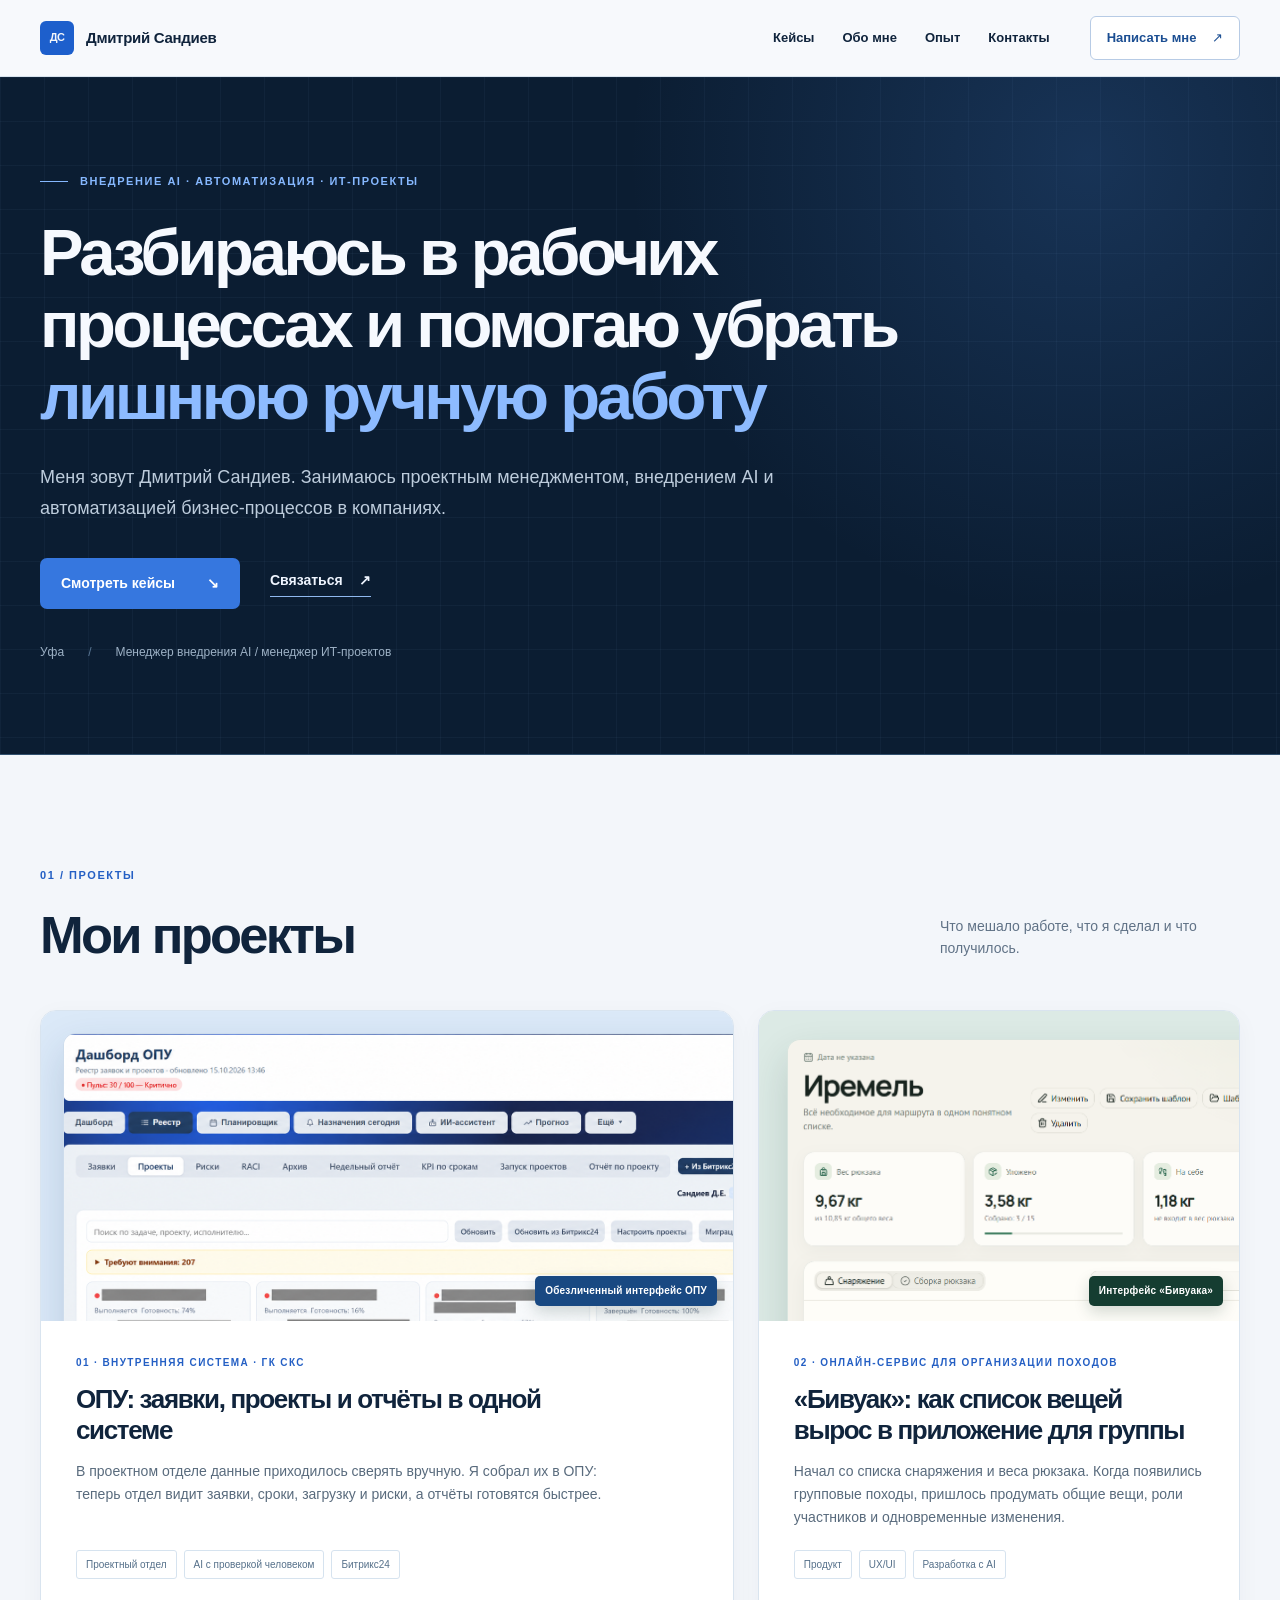
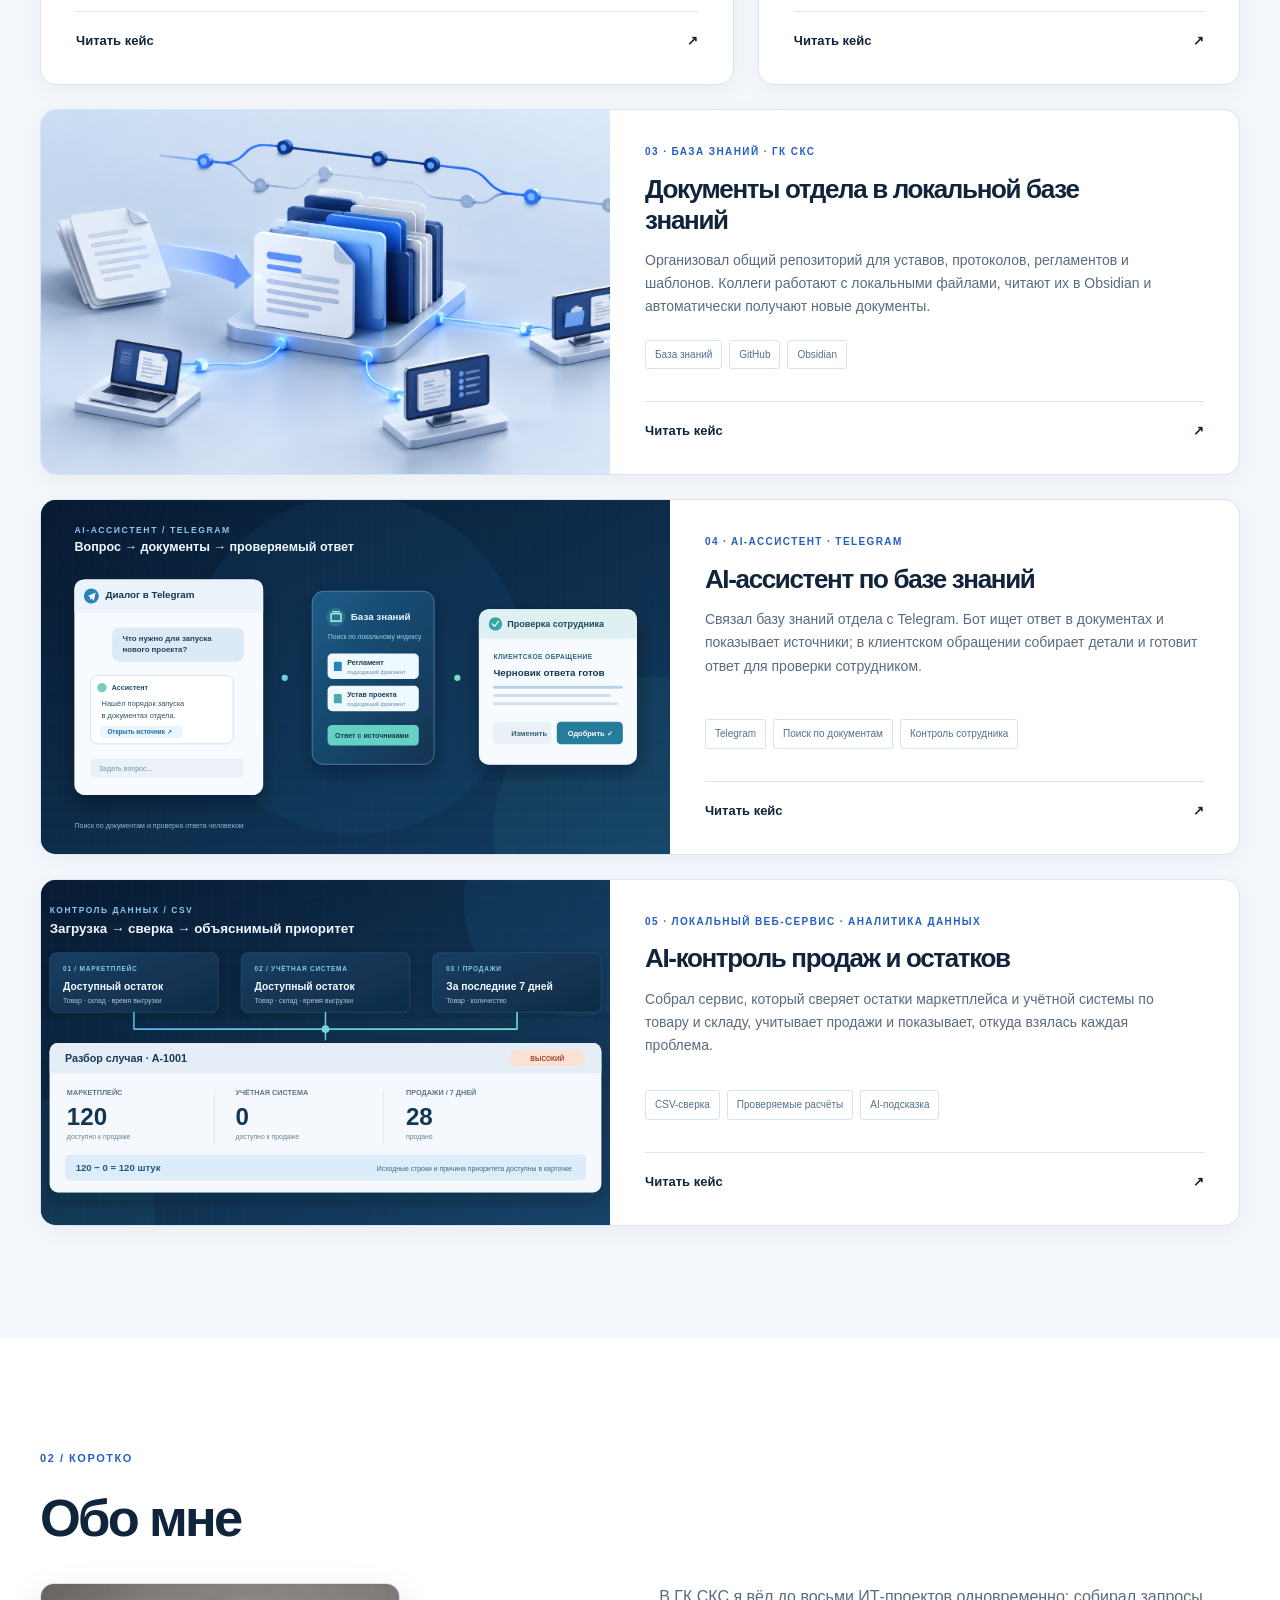
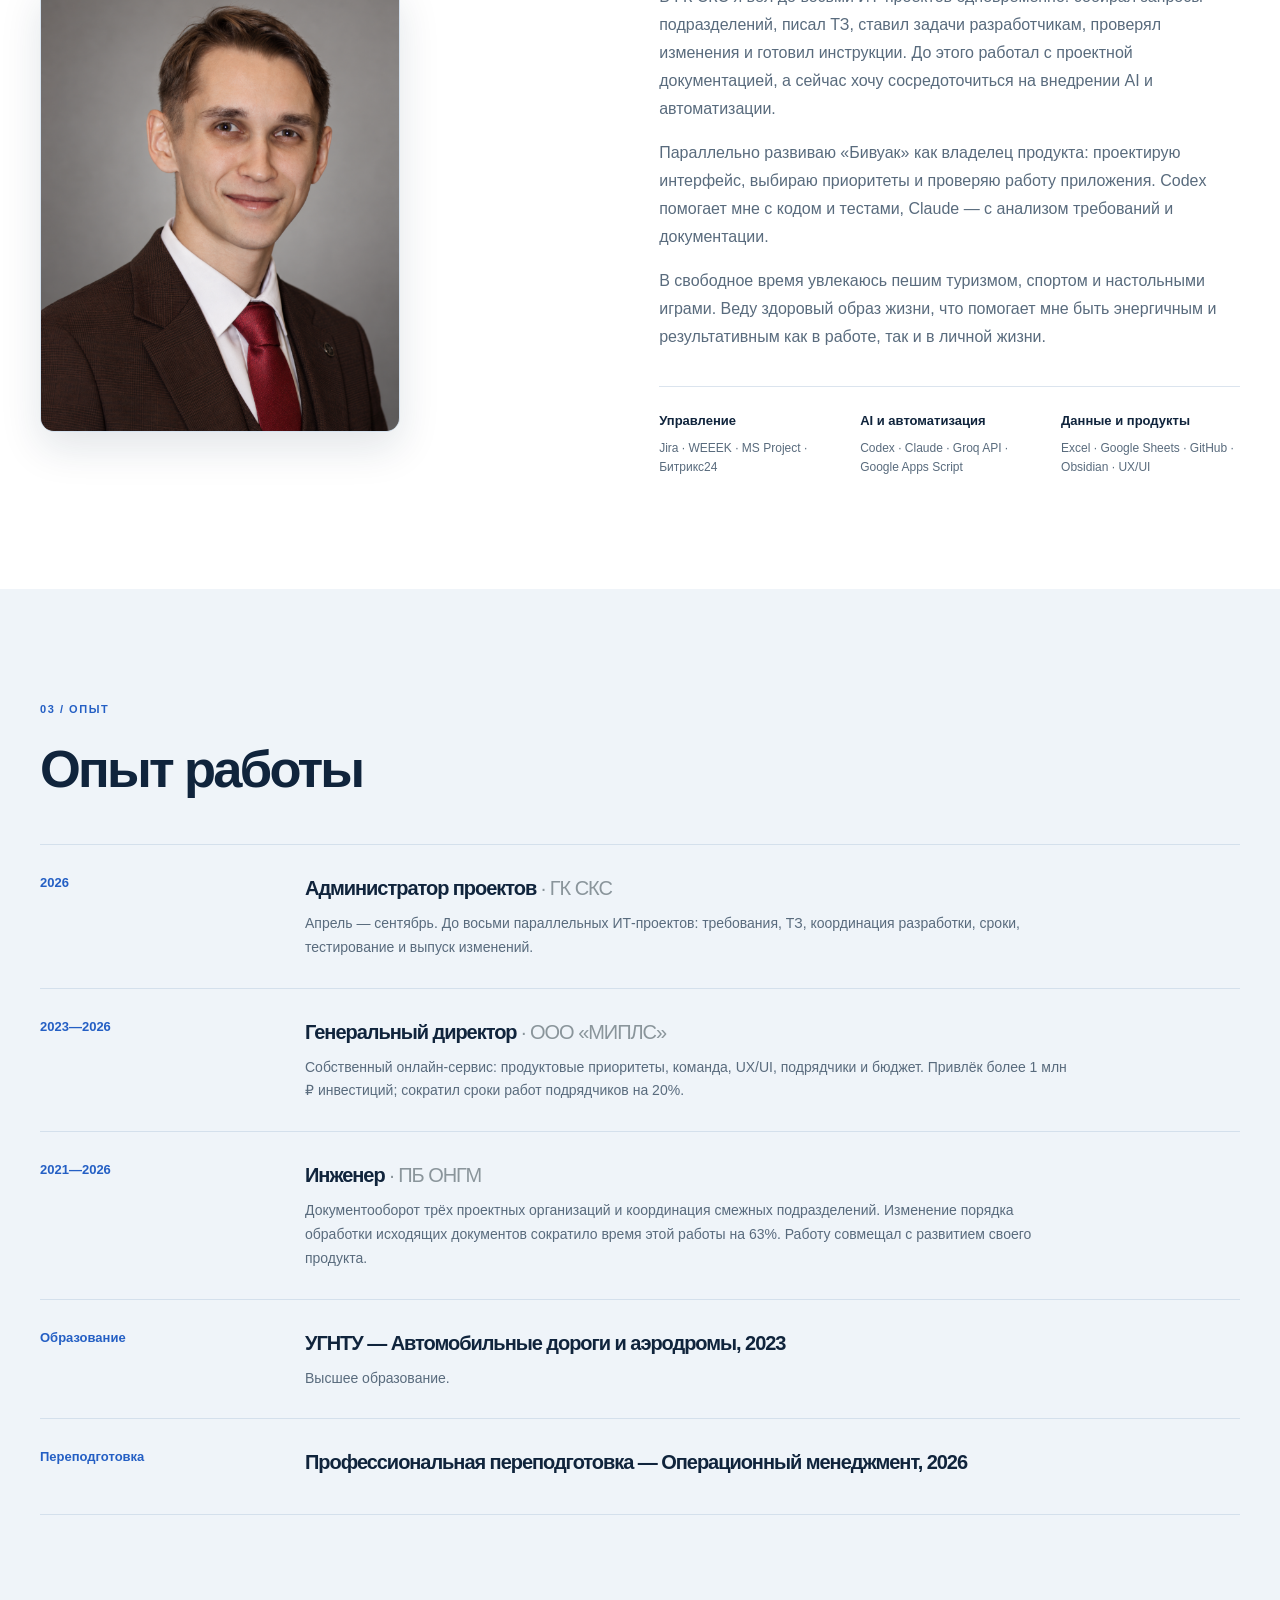
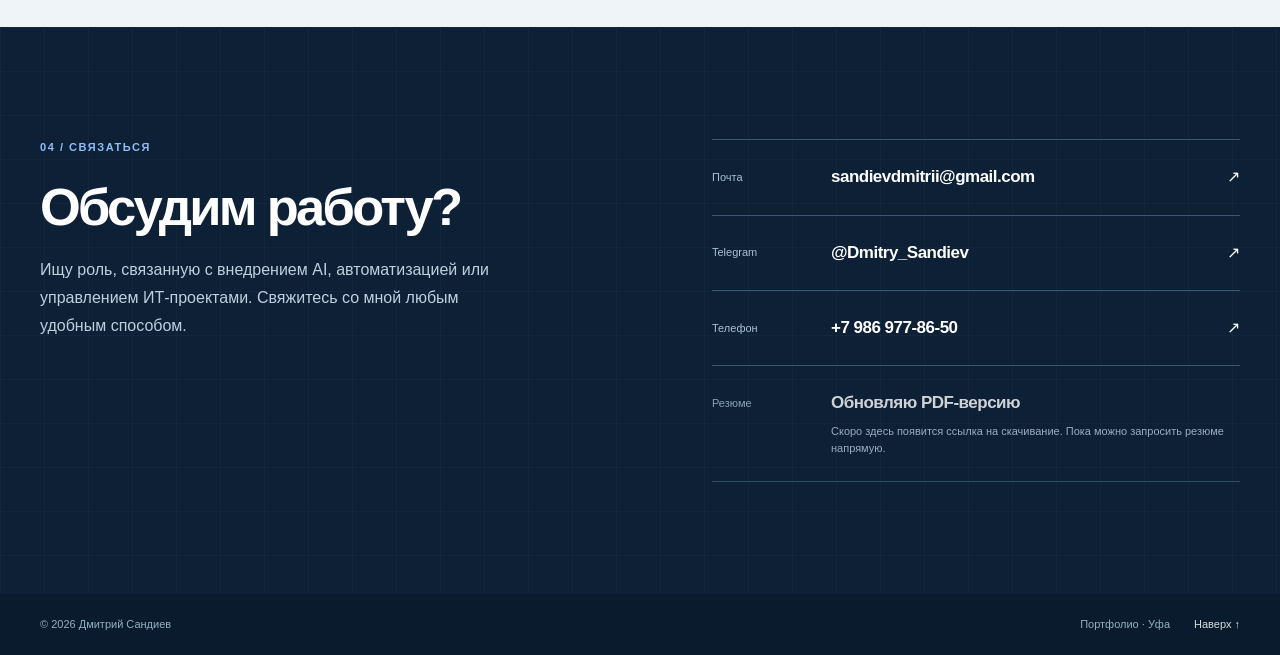
==== index.html @ ed214986 "Add sales and inventory AI case" ====
<!doctype html>
<html lang="ru">
<head>
  <meta charset="utf-8">
  <meta name="viewport" content="width=device-width, initial-scale=1">
  <meta name="theme-color" content="#0b1d32">
  <meta name="description" content="Дмитрий Сандиев — менеджер внедрения AI и ИТ-проектов. ОПУ, «Бивуак», база знаний, AI-ассистент в Telegram и контроль продаж и остатков.">
  <title>Дмитрий Сандиев — внедрение AI и управление ИТ-проектами</title>
  <link rel="icon" href="favicon.svg" type="image/svg+xml">
  <link rel="stylesheet" href="styles.css">
</head>
<body>
  <a class="skip-link" href="#main">К содержанию</a>
  <header class="site-header">
    <div class="container header-inner">
      <a class="brand" href="index.html" aria-label="Дмитрий Сандиев — главная"><span class="brand-mark">ДС</span><span>Дмитрий Сандиев</span></a>
      <nav class="main-nav" aria-label="Основная навигация">
        <a href="#cases">Кейсы</a><a href="#about">Обо мне</a><a href="#experience">Опыт</a><a href="#contact">Контакты</a>
      </nav>
      <a class="header-contact" href="mailto:sandievdmitrii@gmail.com">Написать мне <span aria-hidden="true">↗</span></a>
    </div>
  </header>

  <main id="main">
    <section class="hero section-pad">
      <div class="container hero-grid">
        <div class="hero-copy">
          <p class="eyebrow"><span class="eyebrow-line"></span> Внедрение AI · автоматизация · ИТ-проекты</p>
          <h1>Разбираюсь в рабочих процессах и помогаю убрать <em>лишнюю ручную работу</em></h1>
          <p class="hero-lead">Меня зовут Дмитрий Сандиев. Занимаюсь проектным менеджментом, внедрением AI и автоматизацией бизнес-процессов в компаниях.</p>
          <div class="hero-actions"><a class="button button-primary" href="#cases">Смотреть кейсы <span aria-hidden="true">↘</span></a><a class="text-link" href="#contact">Связаться <span aria-hidden="true">↗</span></a></div>
          <div class="hero-meta"><span>Уфа</span><span>Менеджер внедрения AI / менеджер ИТ-проектов</span></div>
        </div>
      </div>
    </section>

    <section class="section-pad cases-section" id="cases">
      <div class="container">
        <div class="section-heading"><div><p class="section-kicker">01 / Проекты</p><h2>Мои проекты</h2></div><p>Что мешало работе, что я сделал и что получилось.</p></div>
        <div class="case-grid">
          <article class="case-card case-card-featured">
            <div class="case-art case-art-opu-shot"><img src="opu-projects-redacted.png" alt="Обезличенный реестр проектов ОПУ с карточками и прогресс-барами" width="2011" height="782" loading="lazy" decoding="async"><span class="shot-corner-label">Обезличенный интерфейс ОПУ</span></div>
            <div class="case-content"><p class="case-type">01 · Внутренняя система · ГК СКС</p><h3>ОПУ: заявки, проекты и отчёты в одной системе</h3><p>В проектном отделе данные приходилось сверять вручную. Я собрал их в ОПУ: теперь отдел видит заявки, сроки, загрузку и риски, а отчёты готовятся быстрее.</p><div class="case-tags"><span>Проектный отдел</span><span>AI с проверкой человеком</span><span>Битрикс24</span></div><a class="case-link" href="case-opu.html">Читать кейс <span aria-hidden="true">↗</span></a></div>
          </article>
          <article class="case-card">
            <div class="case-art case-art-bivuak-shot"><img src="bivuak-trip.png" alt="Страница похода «Иремель»: вес рюкзака и список снаряжения" width="1405" height="743" loading="lazy" decoding="async"><span class="shot-corner-label">Интерфейс «Бивуака»</span></div>
            <div class="case-content"><p class="case-type">02 · Онлайн-сервис для организации походов</p><h3>«Бивуак»: как список вещей вырос в приложение для группы</h3><p>Начал со списка снаряжения и веса рюкзака. Когда появились групповые походы, пришлось продумать общие вещи, роли участников и одновременные изменения.</p><div class="case-tags"><span>Продукт</span><span>UX/UI</span><span>Разработка с AI</span></div><a class="case-link" href="case-bivuak.html">Читать кейс <span aria-hidden="true">↗</span></a></div>
          </article>
          <article class="case-card case-card-knowledge">
            <div class="case-art case-art-knowledge"><img src="knowledge-base-illustration.png" alt="Концептуальная иллюстрация: документы отдела, общие версии и локальные копии на компьютерах коллег" width="1672" height="941" loading="lazy" decoding="async"></div>
            <div class="case-content"><p class="case-type">03 · База знаний · ГК СКС</p><h3>Документы отдела в локальной базе знаний</h3><p>Организовал общий репозиторий для уставов, протоколов, регламентов и шаблонов. Коллеги работают с локальными файлами, читают их в Obsidian и автоматически получают новые документы.</p><div class="case-tags"><span>База знаний</span><span>GitHub</span><span>Obsidian</span></div><a class="case-link" href="case-knowledge.html">Читать кейс <span aria-hidden="true">↗</span></a></div>
          </article>
          <article class="case-card case-card-assistant">
            <div class="case-art case-art-assistant"><img src="assistant-flow.svg" alt="Схема: вопрос в Telegram, поиск в базе знаний, ответ с источниками и проверка сотрудником" width="1600" height="900" loading="lazy" decoding="async"></div>
            <div class="case-content"><p class="case-type">04 · AI-ассистент · Telegram</p><h3>AI-ассистент по базе знаний</h3><p>Связал базу знаний отдела с Telegram. Бот ищет ответ в документах и показывает источники; в клиентском обращении собирает детали и готовит ответ для проверки сотрудником.</p><div class="case-tags"><span>Telegram</span><span>Поиск по документам</span><span>Контроль сотрудника</span></div><a class="case-link" href="case-assistant.html">Читать кейс <span aria-hidden="true">↗</span></a></div>
          </article>
          <article class="case-card case-card-sales">
            <div class="case-art case-art-sales"><img src="sales-reconciliation.svg" alt="Схема сверки трёх CSV-файлов и карточка расхождения по артикулу A-1001" width="1600" height="900" loading="lazy" decoding="async"></div>
            <div class="case-content"><p class="case-type">05 · Локальный веб-сервис · аналитика данных</p><h3>AI-контроль продаж и остатков</h3><p>Собрал сервис, который сверяет остатки маркетплейса и учётной системы по товару и складу, учитывает продажи и показывает, откуда взялась каждая проблема.</p><div class="case-tags"><span>CSV-сверка</span><span>Проверяемые расчёты</span><span>AI-подсказка</span></div><a class="case-link" href="case-sales.html">Читать кейс <span aria-hidden="true">↗</span></a></div>
          </article>
        </div>
      </div>
    </section>

    <section class="section-pad about-section" id="about">
      <div class="container about-grid">
        <div class="about-heading">
          <p class="section-kicker">02 / Коротко</p>
          <h2>Обо мне</h2>
        </div>
        <figure class="profile-photo"><img src="dmitry-sandiev-photo.png" alt="Портрет Дмитрия Сандиева" width="1122" height="1402" loading="lazy" decoding="async"></figure>
        <div class="about-copy">
          <p>В ГК СКС я вёл до восьми ИТ-проектов одновременно: собирал запросы подразделений, писал ТЗ, ставил задачи разработчикам, проверял изменения и готовил инструкции. До этого работал с проектной документацией, а сейчас хочу сосредоточиться на внедрении AI и автоматизации.</p>
          <p>Параллельно развиваю «Бивуак» как владелец продукта: проектирую интерфейс, выбираю приоритеты и проверяю работу приложения. Codex помогает мне с кодом и тестами, Claude — с анализом требований и документации.</p>
          <p>В свободное время увлекаюсь пешим туризмом, спортом и настольными играми. Веду здоровый образ жизни, что помогает мне быть энергичным и результативным как в работе, так и в личной жизни.</p>
          <div class="tool-groups"><div><h3>Управление</h3><p>Jira · WEEEK · MS Project · Битрикс24</p></div><div><h3>AI и автоматизация</h3><p>Codex · Claude · Groq API · Google Apps Script</p></div><div><h3>Данные и продукты</h3><p>Excel · Google Sheets · GitHub · Obsidian · UX/UI</p></div></div>
        </div>
      </div>
    </section>

    <section class="section-pad experience-section" id="experience"><div class="container"><div class="section-heading"><div><p class="section-kicker">03 / Опыт</p><h2>Опыт работы</h2></div></div><div class="timeline"><div class="timeline-row"><div class="timeline-date">2026</div><div><h3>Администратор проектов <span>· ГК СКС</span></h3><p>Апрель — сентябрь. До восьми параллельных ИТ-проектов: требования, ТЗ, координация разработки, сроки, тестирование и выпуск изменений.</p></div></div><div class="timeline-row"><div class="timeline-date">2023—2026</div><div><h3>Генеральный директор <span>· ООО «МИПЛС»</span></h3><p>Собственный онлайн-сервис: продуктовые приоритеты, команда, UX/UI, подрядчики и бюджет. Привлёк более 1 млн ₽ инвестиций; сократил сроки работ подрядчиков на 20%.</p></div></div><div class="timeline-row"><div class="timeline-date">2021—2026</div><div><h3>Инженер <span>· ПБ ОНГМ</span></h3><p>Документооборот трёх проектных организаций и координация смежных подразделений. Изменение порядка обработки исходящих документов сократило время этой работы на 63%. Работу совмещал с развитием своего продукта.</p></div></div><div class="timeline-row"><div class="timeline-date">Образование</div><div><h3>УГНТУ — Автомобильные дороги и аэродромы, 2023</h3><p>Высшее образование.</p></div></div><div class="timeline-row"><div class="timeline-date">Переподготовка</div><div><h3>Профессиональная переподготовка — Операционный менеджмент, 2026</h3></div></div></div></div></section>

    <section class="contact-section section-pad" id="contact"><div class="container contact-grid"><div><p class="section-kicker">04 / Связаться</p><h2>Обсудим работу?</h2><p>Ищу роль, связанную с внедрением AI, автоматизацией или управлением ИТ-проектами. Свяжитесь со мной любым удобным способом.</p></div><div class="contact-links"><a href="mailto:sandievdmitrii@gmail.com"><span>Почта</span><strong>sandievdmitrii@gmail.com</strong><span aria-hidden="true">↗</span></a><a href="https://t.me/Dmitry_Sandiev" target="_blank" rel="noopener noreferrer"><span>Telegram</span><strong>@Dmitry_Sandiev</strong><span aria-hidden="true">↗</span></a><a href="tel:+79869778650"><span>Телефон</span><strong>+7 986 977-86-50</strong><span aria-hidden="true">↗</span></a><div class="resume-note"><span>Резюме</span><strong>Обновляю PDF-версию</strong><small>Скоро здесь появится ссылка на скачивание. Пока можно запросить резюме напрямую.</small></div></div></div></section>
  </main>
  <footer class="site-footer"><div class="container footer-inner"><span>© 2026 Дмитрий Сандиев</span><span>Портфолио · Уфа</span><a href="#main">Наверх ↑</a></div></footer>
</body>
</html>
---- styles.css ----
:root{--paper:#f6f5f1;--white:#fff;--ink:#17253b;--muted:#687584;--line:#d9dedf;--accent:#bc6248;--accent-dark:#8e4230;--navy:#1b3045;--navy-2:#254359;--sage:#dce5df;--cream:#ebe8df;--radius:20px;--shadow:0 20px 60px rgba(25,44,59,.09)}
*{box-sizing:border-box}html{scroll-behavior:smooth}body{margin:0;background:var(--paper);color:var(--ink);font-family:Inter,"Segoe UI",Arial,sans-serif;line-height:1.55;-webkit-font-smoothing:antialiased}a{color:inherit;text-decoration:none}button{font:inherit}img,svg{max-width:100%}h1,h2,h3,p{margin-top:0}h1,h2,h3{letter-spacing:-.045em}h1,h2{font-weight:620;line-height:1.1}h1 em,h2 em{font-family:Georgia,"Times New Roman",serif;font-weight:400;letter-spacing:-.05em}p{color:var(--muted)}.container{width:min(1200px,calc(100% - 72px));margin-inline:auto}.section-pad{padding:112px 0}.skip-link{position:absolute;top:-80px;left:12px;z-index:30;background:var(--ink);color:#fff;padding:10px 16px}.skip-link:focus{top:12px}:focus-visible{outline:3px solid #ec9d70;outline-offset:4px}
.site-header{background:rgba(246,245,241,.92);border-bottom:1px solid rgba(32,53,70,.12);position:sticky;top:0;z-index:20;backdrop-filter:blur(14px)}.header-inner{height:76px;display:flex;align-items:center;gap:40px}.brand{display:inline-flex;align-items:center;gap:12px;white-space:nowrap;font-size:15px;font-weight:650;letter-spacing:-.02em}.brand-mark{display:grid;place-items:center;width:34px;height:34px;background:var(--ink);color:var(--paper);border-radius:7px;font-size:11px;letter-spacing:-.06em}.main-nav{display:flex;gap:28px;margin-left:auto}.main-nav a,.header-contact{font-size:13px;font-weight:570}.main-nav a:hover,.text-link:hover,.footer-inner a:hover{color:var(--accent-dark)}.header-contact{white-space:nowrap;padding:11px 16px;border:1px solid var(--ink);border-radius:6px}.header-contact:hover{background:var(--ink);color:#fff}.header-contact span{margin-left:12px}
.hero{padding-top:114px;padding-bottom:110px;overflow:hidden}.hero-grid{display:grid;grid-template-columns:minmax(0,1.22fr) minmax(350px,.78fr);gap:84px;align-items:center}.eyebrow,.section-kicker{font-size:11px;font-weight:750;letter-spacing:.18em;text-transform:uppercase;color:var(--accent-dark)}.eyebrow{display:flex;align-items:center;gap:12px;margin-bottom:27px}.eyebrow-line{height:1px;width:28px;background:var(--accent)}.hero h1{font-size:clamp(52px,5.6vw,84px);max-width:840px;margin:0 0 30px}.hero h1 em{color:var(--accent-dark)}.hero-lead{font-size:18px;line-height:1.7;max-width:690px;margin-bottom:34px}.hero-actions{display:flex;align-items:center;gap:30px;margin-bottom:64px}.button{display:inline-flex;align-items:center;justify-content:space-between;gap:32px;padding:15px 21px;border-radius:7px;font-size:14px;font-weight:650;transition:transform .2s,background .2s,color .2s}.button:hover{transform:translateY(-2px)}.button-primary{background:var(--ink);color:#fff}.button-primary:hover{background:var(--navy-2)}.button-light{background:#fff;color:var(--ink)}.text-link{font-size:14px;font-weight:650;border-bottom:1px solid var(--ink);padding-bottom:4px}.text-link span{margin-left:12px}.hero-meta{display:flex;flex-wrap:wrap;gap:12px 24px;color:var(--muted);font-size:12px}.hero-meta span+span:before{content:"/";color:#aeb7bc;margin-right:24px}
.hero-panel{background:var(--navy);color:#fff;border-radius:var(--radius);padding:27px 33px 23px;box-shadow:var(--shadow);transform:rotate(1deg);position:relative}.hero-panel:before{content:"";position:absolute;inset:12px -13px -12px 13px;border:1px solid #acb8b9;border-radius:var(--radius);z-index:-1}.panel-top{display:flex;justify-content:space-between;color:#bdc9cf;font-size:10px;letter-spacing:.15em;font-weight:700;border-bottom:1px solid #5b6b77;padding-bottom:24px}.panel-index{font-size:11px}.process-track{padding:15px 0 5px}.process-row{display:grid;grid-template-columns:42px 1fr;gap:12px;padding:21px 0;border-bottom:1px solid rgba(255,255,255,.15)}.process-row:last-child{border-bottom:0}.process-num{color:#d98a6c;font-family:Georgia,serif;font-size:19px}.process-row strong{display:block;font-weight:550;font-size:17px;letter-spacing:-.03em;margin-bottom:2px}.process-row small{color:#b9c8cf;font-size:12px}.panel-bottom{display:flex;align-items:center;gap:10px;color:#b9c8cf;font-size:11px;padding-top:18px;border-top:1px solid rgba(255,255,255,.2)}.panel-signal{width:8px;height:8px;background:#d98a6c;border-radius:50%;box-shadow:0 0 0 4px rgba(217,138,108,.17)}
.proof-strip{border-block:1px solid var(--line);background:#eeefeb;padding:40px 0 24px}.proof-grid{display:grid;grid-template-columns:repeat(3,1fr)}.proof-item{display:flex;align-items:center;gap:21px;padding:3px 40px;border-right:1px solid #cbd4d5}.proof-item:first-child{padding-left:0}.proof-item:last-child{border-right:0}.proof-item strong{font-size:clamp(23px,2.4vw,33px);font-weight:600;letter-spacing:-.07em;white-space:nowrap}.proof-item span{font-size:12px;line-height:1.5;color:var(--muted)}.proof-note{font-size:11px;text-align:right;margin-top:25px;margin-bottom:0}
.section-heading{display:flex;align-items:end;justify-content:space-between;gap:60px;margin-bottom:46px}.section-heading h2,.approach-section h2,.about-section h2,.experience-section h2,.contact-section h2{font-size:clamp(38px,4.1vw,59px);margin-bottom:0}.section-heading h2{max-width:740px}.section-heading>p{max-width:300px;font-size:14px;margin-bottom:4px}.section-kicker{margin-bottom:22px}.case-grid{display:grid;grid-template-columns:1.18fr .82fr;gap:24px}.case-card{background:#fff;border:1px solid var(--line);border-radius:var(--radius);overflow:hidden;display:flex;flex-direction:column;transition:transform .2s,box-shadow .2s}.case-card:hover{transform:translateY(-4px);box-shadow:var(--shadow)}.case-art{height:310px;position:relative;overflow:hidden}.case-art-opu{background:#dfe6e5;padding:38px 42px 0}.art-toolbar{height:35px;background:#f8f9f7;border-radius:9px 9px 0 0;display:flex;align-items:center;justify-content:space-between;padding:0 17px;font-size:8px;color:#6f8790;letter-spacing:.05em;max-width:470px;margin:auto;box-shadow:0 12px 30px rgba(40,67,73,.13)}.art-dots{display:flex;gap:4px}.art-dots i{display:block;width:5px;height:5px;background:#a8b9bd;border-radius:50%}.opu-art-layout{display:grid;grid-template-columns:90px 1fr;max-width:470px;height:270px;margin:auto;background:#fff;box-shadow:0 12px 30px rgba(40,67,73,.13)}.opu-art-side{background:#243b4d;padding:28px 15px;display:flex;flex-direction:column;gap:13px}.skeleton-line{height:6px;width:80%;background:#8299a3;border-radius:20px;opacity:.6}.skeleton-line.wide{width:100%;height:9px;background:#d69a80;margin-bottom:17px}.skeleton-line.short{width:55%}.opu-art-main{padding:27px;display:grid;grid-template-columns:repeat(3,1fr);gap:9px;align-content:start}.art-stat{background:#f0f3f1;border:1px solid #e2e9e7;border-radius:6px;padding:11px;min-height:72px;color:#83959c;font-size:9px}.art-stat b{display:block;color:#3a5360;font-size:24px;font-weight:500}.art-bars{grid-column:1/-1;display:flex;align-items:end;height:105px;gap:15px;border-bottom:1px solid #dde4e3;padding:0 14px 0;margin-top:4px}.art-bars i{flex:1;background:#86aaaf;border-radius:3px 3px 0 0;height:62%}.art-bars i:nth-child(2){height:42%;background:#d59c82}.art-bars i:nth-child(3){height:80%}.art-bars i:nth-child(4){height:52%}.art-bars i:nth-child(5){height:70%;background:#d59c82}.art-bars i:nth-child(6){height:93%}.art-caption{position:absolute;right:15px;bottom:12px;display:inline-block;padding:5px 9px;background:rgba(255,255,255,.85);border-radius:4px;color:#5c6d76;font-size:9px;letter-spacing:.02em}.case-art-bivuak{background:#dfe5dc;display:grid;place-items:center}.bivuak-orbit{position:absolute;border:1px solid #9fae9f;border-radius:50%;width:360px;height:360px;transform:rotate(-30deg)}.orbit-one{left:-160px;top:-80px}.orbit-two{right:-80px;bottom:-220px;width:420px;height:420px}.bivuak-phone{z-index:1;width:168px;height:252px;border:6px solid #243b38;border-radius:26px;background:#f9f8f0;padding:14px 15px;box-shadow:12px 19px 35px rgba(39,67,55,.22);transform:rotate(-5deg)}.phone-top{display:block;width:48px;height:5px;border-radius:10px;background:#b3b9ad;margin:0 auto 20px}.phone-title{font-size:12px;font-weight:700;letter-spacing:-.04em;color:#2d493d;margin-bottom:16px}.phone-progress{height:7px;border-radius:8px;background:#e4e8df;margin-bottom:18px}.phone-progress span{display:block;height:7px;width:70%;background:#6c9680;border-radius:8px}.phone-list{display:flex;flex-direction:column;gap:9px}.phone-list i{height:20px;border-radius:5px;background:linear-gradient(90deg,#d5e1d4 19%,#eef0e8 19%)}.phone-weight{margin-top:16px;font-size:18px;font-weight:700;color:#3e654e}.phone-weight small{display:block;font-size:9px;font-weight:400;color:#6d7c70}.case-content{padding:34px 35px 33px;flex:1;display:flex;flex-direction:column}.case-type{font-size:10px;text-transform:uppercase;letter-spacing:.15em;color:var(--accent-dark);font-weight:700;margin-bottom:14px}.case-content h3{font-size:26px;line-height:1.18;max-width:500px;margin-bottom:14px}.case-content>p:not(.case-type){font-size:14px;line-height:1.65;max-width:550px;margin-bottom:21px}.case-tags{display:flex;flex-wrap:wrap;gap:7px;margin-top:auto;margin-bottom:32px}.case-tags span{padding:6px 9px;border:1px solid #dce1e1;color:#65757c;border-radius:3px;font-size:10px}.case-link{border-top:1px solid var(--line);padding-top:19px;display:flex;justify-content:space-between;font-size:13px;font-weight:700}.case-link:hover{color:var(--accent-dark)}
.approach-section{background:#e9ece9;border-block:1px solid #d6deda}.approach-grid{display:grid;grid-template-columns:.9fr 1.1fr;gap:12%}.approach-section h2{margin-bottom:27px}.approach-intro{max-width:390px;font-size:16px;line-height:1.7}.approach-list{margin:0;padding:0;list-style:none;border-top:1px solid #c6d1cd}.approach-list li{display:grid;grid-template-columns:45px 1fr;gap:22px;padding:23px 0;border-bottom:1px solid #c6d1cd}.approach-list li>span{font-family:Georgia,serif;color:var(--accent-dark);font-size:21px}.approach-list h3{font-size:21px;margin:0 0 4px}.approach-list p{font-size:13px;margin:0;max-width:470px}
.about-section{background:#fff}.about-grid{display:grid;grid-template-columns:.9fr 1.1fr;gap:12%}.about-copy>p{font-size:16px;line-height:1.75}.tool-groups{display:grid;grid-template-columns:repeat(3,1fr);gap:22px;margin-top:35px;border-top:1px solid var(--line);padding-top:24px}.tool-groups h3{font-size:13px;letter-spacing:0;margin-bottom:8px}.tool-groups p{font-size:12px;line-height:1.6;margin:0}
.experience-section{background:#f1f1ec}.timeline{border-top:1px solid #cbd2d1;margin-top:45px}.timeline-row{display:grid;grid-template-columns:230px 1fr;gap:35px;padding:28px 0;border-bottom:1px solid #cbd2d1}.timeline-date{color:var(--accent-dark);font-size:13px;font-weight:700}.timeline-row h3{font-size:20px;margin-bottom:8px}.timeline-row h3 span{color:#8a959b;font-weight:440}.timeline-row p{max-width:770px;font-size:14px;margin:0;line-height:1.7}
.contact-section{background:var(--navy);color:#fff}.contact-grid{display:grid;grid-template-columns:1fr 1fr;gap:12%}.contact-section .section-kicker{color:#e69a7e}.contact-section h2{margin-bottom:20px}.contact-section h2 em{color:#e7a98e}.contact-section p:not(.section-kicker){color:#b9c9d1;max-width:455px;line-height:1.75}.contact-links{border-top:1px solid #587080}.contact-links a,.resume-note{display:grid;grid-template-columns:105px 1fr 15px;gap:14px;align-items:center;padding:24px 0;border-bottom:1px solid #587080}.contact-links a:hover strong{color:#e7a98e}.contact-links a>span:first-child,.resume-note>span{font-size:11px;color:#aebfca}.contact-links strong,.resume-note strong{font-size:17px;letter-spacing:-.03em;font-weight:550;overflow-wrap:anywhere}.contact-links a>span:last-child{justify-self:end}.resume-note{grid-template-columns:105px 1fr;opacity:.8}.resume-note small{grid-column:2;color:#b9c9d1;font-size:11px;margin-top:-8px}.site-footer{background:#15283b;color:#98aab6;font-size:11px}.footer-inner{display:flex;gap:24px;align-items:center;padding-block:22px}.footer-inner span:nth-child(2){margin-left:auto}.footer-inner a{color:#d4dfe2}
/* Case pages */
.subpage-hero{padding:95px 0 70px}.back-link{display:inline-flex;gap:9px;color:var(--accent-dark);font-size:12px;font-weight:650;margin-bottom:55px}.back-link:hover{text-decoration:underline}.subpage-hero h1{font-size:clamp(48px,5.4vw,78px);max-width:950px;margin-bottom:25px}.subpage-hero h1 em{color:var(--accent-dark)}.subpage-lead{font-size:20px;line-height:1.65;max-width:810px}.case-meta{display:flex;flex-wrap:wrap;gap:24px;margin-top:38px;padding-top:26px;border-top:1px solid var(--line);font-size:12px;color:var(--muted)}.case-meta strong{display:block;color:var(--ink);font-size:12px;margin-bottom:5px}.case-visual-wide{height:390px;border-radius:var(--radius);overflow:hidden;position:relative}.case-visual-wide.case-art-opu .art-toolbar,.case-visual-wide.case-art-opu .opu-art-layout{max-width:730px}.case-visual-wide.case-art-opu{padding-top:45px}.case-visual-wide.case-art-opu .opu-art-layout{height:360px;grid-template-columns:135px 1fr}.case-visual-wide.case-art-opu .opu-art-side{padding:35px 22px}.case-visual-wide.case-art-opu .opu-art-main{padding:32px;gap:16px}.case-visual-wide.case-art-opu .art-bars{height:150px}.case-visual-wide.case-art-bivuak .bivuak-phone{transform:rotate(-5deg) scale(1.28)}.case-body{padding:85px 0 120px}.case-body-grid{display:grid;grid-template-columns:230px 1fr;gap:100px}.case-aside{align-self:start;position:sticky;top:115px}.case-aside .section-kicker{margin-bottom:25px}.case-aside a{display:block;font-size:12px;color:var(--muted);border-top:1px solid var(--line);padding:11px 0}.case-aside a:hover{color:var(--accent-dark)}.case-article{max-width:800px}.case-block{padding:0 0 62px;margin:0 0 62px;border-bottom:1px solid var(--line);scroll-margin-top:120px}.case-block:last-child{border:0;margin-bottom:0;padding-bottom:0}.case-block h2{font-size:39px;margin-bottom:23px}.case-block h3{font-size:19px;margin:26px 0 11px}.case-block p,.case-block li{font-size:15px;line-height:1.75}.case-block p:last-child{margin-bottom:0}.case-block ul{padding-left:21px;color:var(--muted)}.case-block li+li{margin-top:8px}.case-block li::marker{color:var(--accent)}.split-note{display:grid;grid-template-columns:1fr 1fr;gap:15px;margin-top:28px}.note-card{background:#fff;border:1px solid var(--line);border-radius:10px;padding:22px}.note-card span{display:block;font-size:10px;text-transform:uppercase;letter-spacing:.15em;color:var(--accent-dark);font-weight:700;margin-bottom:12px}.note-card p{font-size:13px;margin:0}.metric-grid{display:grid;grid-template-columns:1fr 1fr;gap:15px;margin:30px 0 17px}.metric-card{background:var(--navy);color:#fff;border-radius:11px;padding:25px}.metric-card strong{font-size:31px;letter-spacing:-.06em;font-weight:550;display:block;margin-bottom:8px}.metric-card span{font-size:12px;color:#bbcbd1}.fine-print{font-size:11px!important;color:#81909b}.flow-diagram{display:grid;grid-template-columns:repeat(4,1fr);gap:10px;margin:26px 0}.flow-diagram div{border:1px solid var(--line);border-radius:8px;background:#fff;padding:17px 13px;min-height:115px}.flow-diagram small{display:block;color:var(--accent-dark);font-size:11px;margin-bottom:17px}.flow-diagram strong{display:block;font-size:13px;line-height:1.35;letter-spacing:-.02em}.flow-diagram div+div:before{content:"→";position:absolute;margin-left:-25px;margin-top:30px;color:var(--accent-dark)}.project-list{display:grid;grid-template-columns:1fr 1fr;gap:15px;margin-top:25px}.project-list>div{border-top:1px solid var(--line);padding-top:17px}.project-list h3{margin:0 0 8px}.project-list p{font-size:13px}.related-cta{background:#e9ece9;padding:64px 0}.related-inner{display:flex;justify-content:space-between;align-items:center;gap:30px}.related-inner h2{font-size:34px;margin:0}.related-inner p{margin:0 0 9px}.related-inner .button{white-space:nowrap}
@media(max-width:1050px){.hero-grid{gap:38px;grid-template-columns:1.1fr .9fr}.proof-item{padding-inline:18px;gap:12px}.proof-item:first-child{padding-left:0}.proof-item strong{font-size:24px}.tool-groups{grid-template-columns:1fr}.case-body-grid{gap:45px}.contact-grid{gap:7%}}
@media(max-width:760px){.container{width:min(100% - 36px,620px)}.section-pad{padding:72px 0}.header-inner{height:65px;gap:12px}.brand{font-size:13px}.brand-mark{width:31px;height:31px}.main-nav{margin-left:auto;gap:15px}.main-nav a{font-size:11px}.main-nav a:nth-child(2),.main-nav a:nth-child(3){display:none}.header-contact{display:none}.hero{padding-top:70px}.hero-grid,.approach-grid,.about-grid,.contact-grid{grid-template-columns:1fr;gap:45px}.hero h1{font-size:clamp(44px,10vw,64px)}.hero-lead{font-size:16px}.hero-actions{margin-bottom:39px}.hero-meta span+span:before{display:none}.hero-panel{transform:none;max-width:520px}.hero-panel:before{display:none}.proof-grid{grid-template-columns:1fr;gap:0}.proof-item,.proof-item:first-child{padding:16px 0;border-right:0;border-bottom:1px solid #cbd4d5}.proof-item:last-child{border-bottom:0}.proof-item strong{min-width:160px}.proof-note{text-align:left;line-height:1.5}.section-heading{display:block;margin-bottom:33px}.section-heading>p{margin-top:20px}.case-grid{grid-template-columns:1fr}.case-art{height:275px}.case-content{padding:27px}.approach-list{margin-top:5px}.about-copy>p{font-size:15px}.tool-groups{grid-template-columns:repeat(3,1fr)}.timeline-row{grid-template-columns:1fr;gap:8px}.timeline-row h3{font-size:18px}.contact-links a,.resume-note{grid-template-columns:78px 1fr 12px;gap:8px}.resume-note{grid-template-columns:78px 1fr}.contact-links strong,.resume-note strong{font-size:14px}.subpage-hero{padding:60px 0 45px}.back-link{margin-bottom:40px}.subpage-hero h1{font-size:clamp(42px,9vw,64px)}.subpage-lead{font-size:17px}.case-visual-wide{height:270px}.case-visual-wide.case-art-opu{padding:30px 20px 0}.case-visual-wide.case-art-opu .opu-art-layout{height:270px;grid-template-columns:80px 1fr}.case-visual-wide.case-art-opu .opu-art-main{padding:18px;gap:6px}.case-visual-wide.case-art-opu .opu-art-side{padding:20px 12px}.case-visual-wide.case-art-opu .art-bars{height:100px}.case-visual-wide.case-art-opu .art-stat{min-height:60px}.case-visual-wide.case-art-bivuak .bivuak-phone{transform:rotate(-5deg)}.case-body{padding:64px 0 80px}.case-body-grid{grid-template-columns:1fr;gap:35px}.case-aside{position:static;display:none}.case-block{padding-bottom:45px;margin-bottom:45px}.case-block h2{font-size:33px}.related-inner{display:block}.related-inner .button{margin-top:23px}.flow-diagram{grid-template-columns:repeat(2,1fr)}.flow-diagram div:nth-child(3):before{display:none}}
@media(max-width:470px){.container{width:calc(100% - 30px)}.hero h1{font-size:42px}.hero-lead{font-size:15px}.hero-actions{gap:18px}.button{padding:13px 15px;gap:16px}.text-link{font-size:12px}.hero-meta{display:block}.hero-meta span{display:block;margin-bottom:5px}.hero-panel{padding:20px}.process-row strong{font-size:15px}.process-row small{font-size:11px}.proof-item strong{min-width:135px;font-size:22px}.proof-item span{font-size:11px}.section-heading h2,.approach-section h2,.about-section h2,.experience-section h2,.contact-section h2{font-size:36px}.tool-groups{grid-template-columns:1fr;gap:16px}.case-art-opu{padding-inline:18px}.opu-art-layout{grid-template-columns:65px 1fr}.opu-art-main{padding:16px;gap:4px}.art-stat{min-height:55px;padding:7px}.art-stat b{font-size:18px}.art-bars{gap:6px;height:92px}.case-content h3{font-size:24px}.contact-links a,.resume-note{grid-template-columns:1fr 15px;padding:19px 0;gap:2px}.contact-links a>span:first-child,.resume-note>span{grid-column:1/-1}.contact-links a>span:last-child{grid-column:2;grid-row:2}.resume-note{grid-template-columns:1fr}.resume-note small{grid-column:1;margin-top:3px}.footer-inner{flex-wrap:wrap}.footer-inner span:nth-child(2){margin-left:0}.footer-inner a{margin-left:auto}.split-note,.metric-grid,.project-list{grid-template-columns:1fr}.flow-diagram{grid-template-columns:1fr}.flow-diagram div+div:before{display:none}}
@media(prefers-reduced-motion:reduce){html{scroll-behavior:auto}*{transition:none!important}}

/* Digital product direction: restrained UI color and typography. */
:root{--paper:#f3f6fa;--white:#fff;--ink:#10243c;--muted:#596b7d;--line:#dbe4ee;--accent:#3978e1;--accent-dark:#245fc4;--navy:#0d2036;--navy-2:#193753;--sage:#e4eef8;--cream:#e9f0f8;--radius:16px;--shadow:0 22px 55px rgba(16,42,71,.12)}
body{background:var(--paper)}h1,h2,h3{letter-spacing:-.052em}h1 em,h2 em{font-family:inherit;font-style:normal;font-weight:670;letter-spacing:-.052em}.site-header{background:rgba(247,249,252,.95);border-bottom-color:#d8e3ed}.brand-mark{background:#1d5fcc;border-radius:6px}.header-contact{border-color:#b7cbe5;color:#1b4e92;background:#fff}.header-contact:hover{background:#1d5fcc;border-color:#1d5fcc;color:#fff}.main-nav a:hover,.text-link:hover,.footer-inner a:hover{color:#468aff}.eyebrow,.section-kicker,.case-type{color:var(--accent-dark);letter-spacing:.14em}
.hero{position:relative;background-color:#0b1d32;background-image:radial-gradient(circle at 85% 12%,rgba(64,123,203,.24),transparent 37%),linear-gradient(rgba(131,169,209,.055) 1px,transparent 1px),linear-gradient(90deg,rgba(131,169,209,.055) 1px,transparent 1px);background-size:auto,44px 44px,44px 44px;color:#f6f9fe;border-bottom:1px solid #31506e}.hero h1{font-weight:670}.hero h1 em{color:#8dbbff}.hero-lead{color:#bdccdc}.hero .eyebrow{color:#86b8ff}.hero .eyebrow-line{background:#86b8ff}.hero-meta{color:#9db1c5}.hero-meta span+span:before{color:#5b7896}.hero .text-link{color:#eff5ff;border-bottom-color:#8fb8ee}.hero .button-primary{background:#3677df;color:#fff}.hero .button-primary:hover{background:#5691ef}.hero-panel{transform:none;border:1px solid #3b6186;background:linear-gradient(145deg,#173651,#10283f);box-shadow:0 24px 65px rgba(0,0,0,.24)}.hero-panel:before{inset:10px -10px -10px 10px;border-color:rgba(132,181,237,.3)}.panel-top{color:#9dbad5;border-bottom-color:#355671}.process-row{border-bottom-color:#33516b}.process-num{color:#7bb3ff;font-family:inherit;font-size:15px;font-weight:750}.process-row small{color:#9db4c7}.panel-bottom{color:#b7c9d9;border-top-color:#355671}.panel-signal{background:#58a8ee;box-shadow:0 0 0 4px rgba(88,168,238,.16)}
.proof-strip{background:#152b44;color:#f6f9fc;border-color:#274664}.proof-item{border-right-color:#39566e}.proof-item span,.proof-note{color:#aec1d3}.proof-note{font-size:12px}.cases-section{background:#f3f6fa}.section-heading>p{color:#607286}.case-card{border-color:#d9e4ef;box-shadow:0 6px 24px rgba(22,49,80,.04)}.case-card:hover{box-shadow:0 24px 50px rgba(22,49,80,.13)}.case-art-opu{background-color:#dbe9f8;background-image:linear-gradient(rgba(42,101,165,.05) 1px,transparent 1px),linear-gradient(90deg,rgba(42,101,165,.05) 1px,transparent 1px);background-size:24px 24px}.opu-art-side{background:#173553}.skeleton-line.wide{background:#70a8ef}.art-stat{background:#f1f6fb;border-color:#e1eaf3}.art-stat b{color:#285a90}.art-bars i{background:#74a6dc}.art-bars i:nth-child(2),.art-bars i:nth-child(5){background:#66bbcc}.case-art-bivuak{background:#dfebef}.bivuak-orbit{border-color:#a6c3cf}.bivuak-phone{border-color:#204356;box-shadow:12px 19px 35px rgba(25,66,85,.22)}.phone-progress span{background:#4189bd}.phone-weight{color:#286f89}.case-tags span{border-color:#d6e3ef;color:#55708a}.case-link{border-top-color:#dbe4ee}.case-link:hover{color:var(--accent-dark)}
.approach-section{background:#eaf1f8;border-color:#d6e2ee}.approach-list,.approach-list li{border-color:#cbdbea}.approach-list li>span{font-family:inherit;font-size:15px;font-weight:750;color:var(--accent-dark)}.about-section{background:#fff}.experience-section{background:#eff4f9}.timeline,.timeline-row{border-color:#d4e0ec}.timeline-date{color:var(--accent-dark)}.contact-section{background-color:#0d2036;background-image:linear-gradient(rgba(131,169,209,.045) 1px,transparent 1px),linear-gradient(90deg,rgba(131,169,209,.045) 1px,transparent 1px);background-size:44px 44px}.contact-section .section-kicker{color:#8fbdf8}.contact-section h2 em{color:#9fc9ff}.contact-section p:not(.section-kicker){color:#bdd0e0}.contact-links,.contact-links a,.resume-note{border-color:#3c5770}.contact-links a>span:first-child,.resume-note>span{color:#a8c0d5}.contact-links a:hover strong{color:#a4caff}.resume-note small{color:#bdd0e0}.site-footer{background:#0b1b2e;color:#96aec2}.metric-card{background:#113354;border:1px solid #2c668f}.metric-card span{color:#b6cfe1}.note-card{border-color:#dbe5ef}.flow-diagram div{border-color:#dbe5ef}.related-cta{background:#e8f0f8}

.hero{padding-top:96px;padding-bottom:92px}.hero-grid{display:block}.hero-copy{max-width:990px}.hero h1{max-width:970px;font-size:clamp(48px,5.1vw,72px)}.hero-lead{max-width:850px}.hero-actions{margin-bottom:34px}#cases,#about,#experience,#contact{scroll-margin-top:76px}
.profile-photo{width:min(100%,360px);margin:36px 0 0;border:1px solid #d5e2ef;border-radius:14px;overflow:hidden;background:#c3c5c7;box-shadow:0 16px 42px rgba(15,38,62,.12)}.profile-photo img{display:block;width:100%;height:auto}
@media(max-width:760px){.hero{padding-top:68px;padding-bottom:70px}.hero h1{font-size:clamp(39px,9vw,58px)}.hero-actions{margin-bottom:30px}.profile-photo{width:min(100%,280px);margin-top:26px}}

/* Align the biography with the portrait while keeping a natural mobile reading order. */
.about-grid{column-gap:12%;row-gap:36px;align-items:start}
.about-heading{grid-column:1;grid-row:1}
.about-grid>.profile-photo{grid-column:1;grid-row:2;margin:0}
.about-copy{grid-column:2;grid-row:2}
@media(max-width:760px){.about-grid{grid-template-columns:1fr;row-gap:24px}.about-heading,.about-grid>.profile-photo,.about-copy{grid-column:1;grid-row:auto}}

/* Real Bivuak screens: a close view on the project card, readable full views in the case. */
.case-art-bivuak-shot{background:#dceae5;padding:28px 0 0 28px}
.case-art-bivuak-shot img{display:block;width:700px;max-width:none;height:auto;border:1px solid #d8e4de;border-radius:13px 13px 0 0;box-shadow:0 18px 38px rgba(23,58,48,.16)}
.shot-corner-label{position:absolute;right:16px;bottom:15px;padding:7px 10px;border-radius:5px;background:#153d31;color:#fff;font-size:10px;font-weight:650;letter-spacing:.02em;box-shadow:0 6px 15px rgba(15,48,38,.18)}
.bivuak-screen{margin:0}
.bivuak-screen>a{display:block;overflow:hidden;border:1px solid #d7e3e5;border-radius:14px;background:#eff4f2;box-shadow:0 16px 40px rgba(20,50,70,.09);transition:box-shadow .2s,transform .2s}
.bivuak-screen>a:hover{transform:translateY(-2px);box-shadow:0 21px 48px rgba(20,50,70,.16)}
.bivuak-screen img{display:block;width:100%;height:auto}
.bivuak-screen-intro img{aspect-ratio:2.62;object-fit:cover;object-position:center top}
.bivuak-screen figcaption{display:flex;justify-content:space-between;gap:12px;margin-top:14px;color:#63798c;font-size:12px;line-height:1.5}
.bivuak-screen figcaption strong{color:#245fc4;font-size:11px;letter-spacing:.08em;text-transform:uppercase;white-space:nowrap}
.bivuak-screen-body{margin:30px 0 34px}
@media(max-width:760px){.case-art-bivuak-shot{padding:23px 0 0 22px}.case-art-bivuak-shot img{width:620px}.bivuak-screen-intro img{aspect-ratio:1.45;object-position:22% top}.bivuak-screen-trip img{aspect-ratio:1.2;object-fit:cover;object-position:left top}.bivuak-screen-club img{aspect-ratio:1.1;object-fit:cover;object-position:center top}.bivuak-screen figcaption{display:block}.bivuak-screen figcaption strong{display:block;margin-bottom:3px}}

/* Anonymized OPU interface gallery. Original source screenshots are never shipped. */
.case-art-opu-shot{background:#dbe9f8;padding:22px 0 0 22px}
.case-art-opu-shot img{display:block;width:900px;max-width:none;height:auto;border:1px solid #cddcec;border-radius:12px 12px 0 0;box-shadow:0 16px 38px rgba(20,57,106,.17)}
.case-art-opu-shot .shot-corner-label{background:#194982}
.opu-screen{margin:0}
.opu-screen>a{display:block;overflow:hidden;border:1px solid #d7e3ed;border-radius:14px;background:#eaf1f9;box-shadow:0 16px 40px rgba(20,50,70,.09);transition:box-shadow .2s,transform .2s}
.opu-screen>a:hover,.opu-shot-card>a:hover{transform:translateY(-2px);box-shadow:0 21px 48px rgba(20,50,70,.16)}
.opu-screen img{display:block;width:100%;height:auto;aspect-ratio:2.62;object-fit:cover;object-position:center top}
.opu-screen figcaption{display:flex;justify-content:space-between;gap:12px;margin-top:14px;color:#63798c;font-size:12px;line-height:1.5}
.opu-screen figcaption strong{color:#245fc4;font-size:11px;letter-spacing:.08em;text-transform:uppercase;white-space:nowrap}
.opu-gallery{display:grid;grid-template-columns:repeat(2,minmax(0,1fr));gap:18px;margin-top:31px}
.opu-shot-card{min-width:0;margin:0;padding:12px;border:1px solid #d9e5ef;border-radius:14px;background:#fff;box-shadow:0 8px 28px rgba(20,50,70,.05)}
.opu-shot-card>a{display:block;overflow:hidden;border-radius:9px;background:#eef3f9;transition:box-shadow .2s,transform .2s}
.opu-shot-card img{display:block;width:100%;height:220px;object-fit:cover;object-position:left top}
.opu-shot-card-planner img{object-position:50% 42%}
.opu-shot-card figcaption{padding:17px 3px 4px;color:#63798c;font-size:12px;line-height:1.55}
.opu-shot-card figcaption strong{display:block;margin-bottom:5px;color:#245fc4;font-size:11px;letter-spacing:.08em;text-transform:uppercase}
.opu-shot-card-report,.opu-shot-card-access{grid-column:1/-1}
.opu-shot-card-report img{height:330px}
.opu-shot-card-access{display:grid;grid-template-columns:minmax(0,300px) 1fr;gap:24px;align-items:center}
.opu-shot-card-access img{height:auto;max-height:280px;object-fit:cover;object-position:center top}
.opu-shot-card-access figcaption{padding:0 16px 0 0;font-size:14px}
@media(max-width:760px){.case-art-opu-shot{padding:20px 0 0 18px}.case-art-opu-shot img{width:650px}.opu-screen img{aspect-ratio:1.5;object-position:18% top}.opu-screen figcaption{display:block}.opu-screen figcaption strong{display:block;margin-bottom:3px}.opu-gallery{grid-template-columns:1fr}.opu-shot-card-report,.opu-shot-card-access{grid-column:auto}.opu-shot-card img,.opu-shot-card-report img{height:240px}.opu-shot-card-access{display:block}.opu-shot-card-access img{height:280px;max-height:none}.opu-shot-card-access figcaption{padding:17px 3px 4px;font-size:12px}}

/* A concept illustration for the document repository, distinct from real product screens. */
.case-card-knowledge{grid-column:1/-1;display:grid;grid-template-columns:minmax(0,.95fr) minmax(0,1.05fr)}
.case-art-knowledge{height:100%;min-height:345px;background:#d9e7f7}
.case-art-knowledge img{display:block;width:100%;height:100%;object-fit:cover;object-position:center}
.knowledge-visual{margin:0}
.knowledge-visual img{display:block;width:100%;height:auto;object-fit:cover;object-position:center;border:1px solid #d3e2f1;border-radius:14px;box-shadow:0 16px 40px rgba(20,50,70,.09)}
@media(max-width:760px){.case-card-knowledge{display:flex;grid-column:auto}.case-art-knowledge{height:275px;min-height:0}.knowledge-visual img{aspect-ratio:1.35;max-height:none}}

/* Telegram assistant case: same editorial card layout and an editable process graphic. */
.case-card-assistant{grid-column:1/-1;display:grid;grid-template-columns:minmax(0,1.05fr) minmax(0,.95fr)}
.case-art-assistant{height:100%;min-height:345px;background:#0b2845}
.case-art-assistant img{display:block;width:100%;height:100%;object-fit:cover;object-position:center}
.assistant-visual{margin:0}
.assistant-visual img{display:block;width:100%;height:auto;border:1px solid #244765;border-radius:14px;box-shadow:0 16px 40px rgba(13,36,63,.16)}
.inline-link{color:#245fc4;text-decoration:underline;text-decoration-color:#9bbbe8;text-underline-offset:3px}
.inline-link:hover{text-decoration-color:currentColor}
@media(max-width:760px){.case-card-assistant{display:flex;grid-column:auto}.case-art-assistant{height:275px;min-height:0}.assistant-visual img{height:auto}}

.case-card-sales{grid-column:1/-1;display:grid;grid-template-columns:minmax(0,.95fr) minmax(0,1.05fr)}
.case-art-sales{height:100%;min-height:345px;background:#0e2d4a}
.case-art-sales img{display:block;width:100%;height:100%;object-fit:cover;object-position:center}
.sales-visual{margin:0}
.sales-visual img{display:block;width:100%;height:auto;border:1px solid #244765;border-radius:14px;box-shadow:0 16px 40px rgba(13,36,63,.16)}
@media(max-width:760px){.case-card-sales{display:flex;grid-column:auto}.case-art-sales{height:275px;min-height:0}}
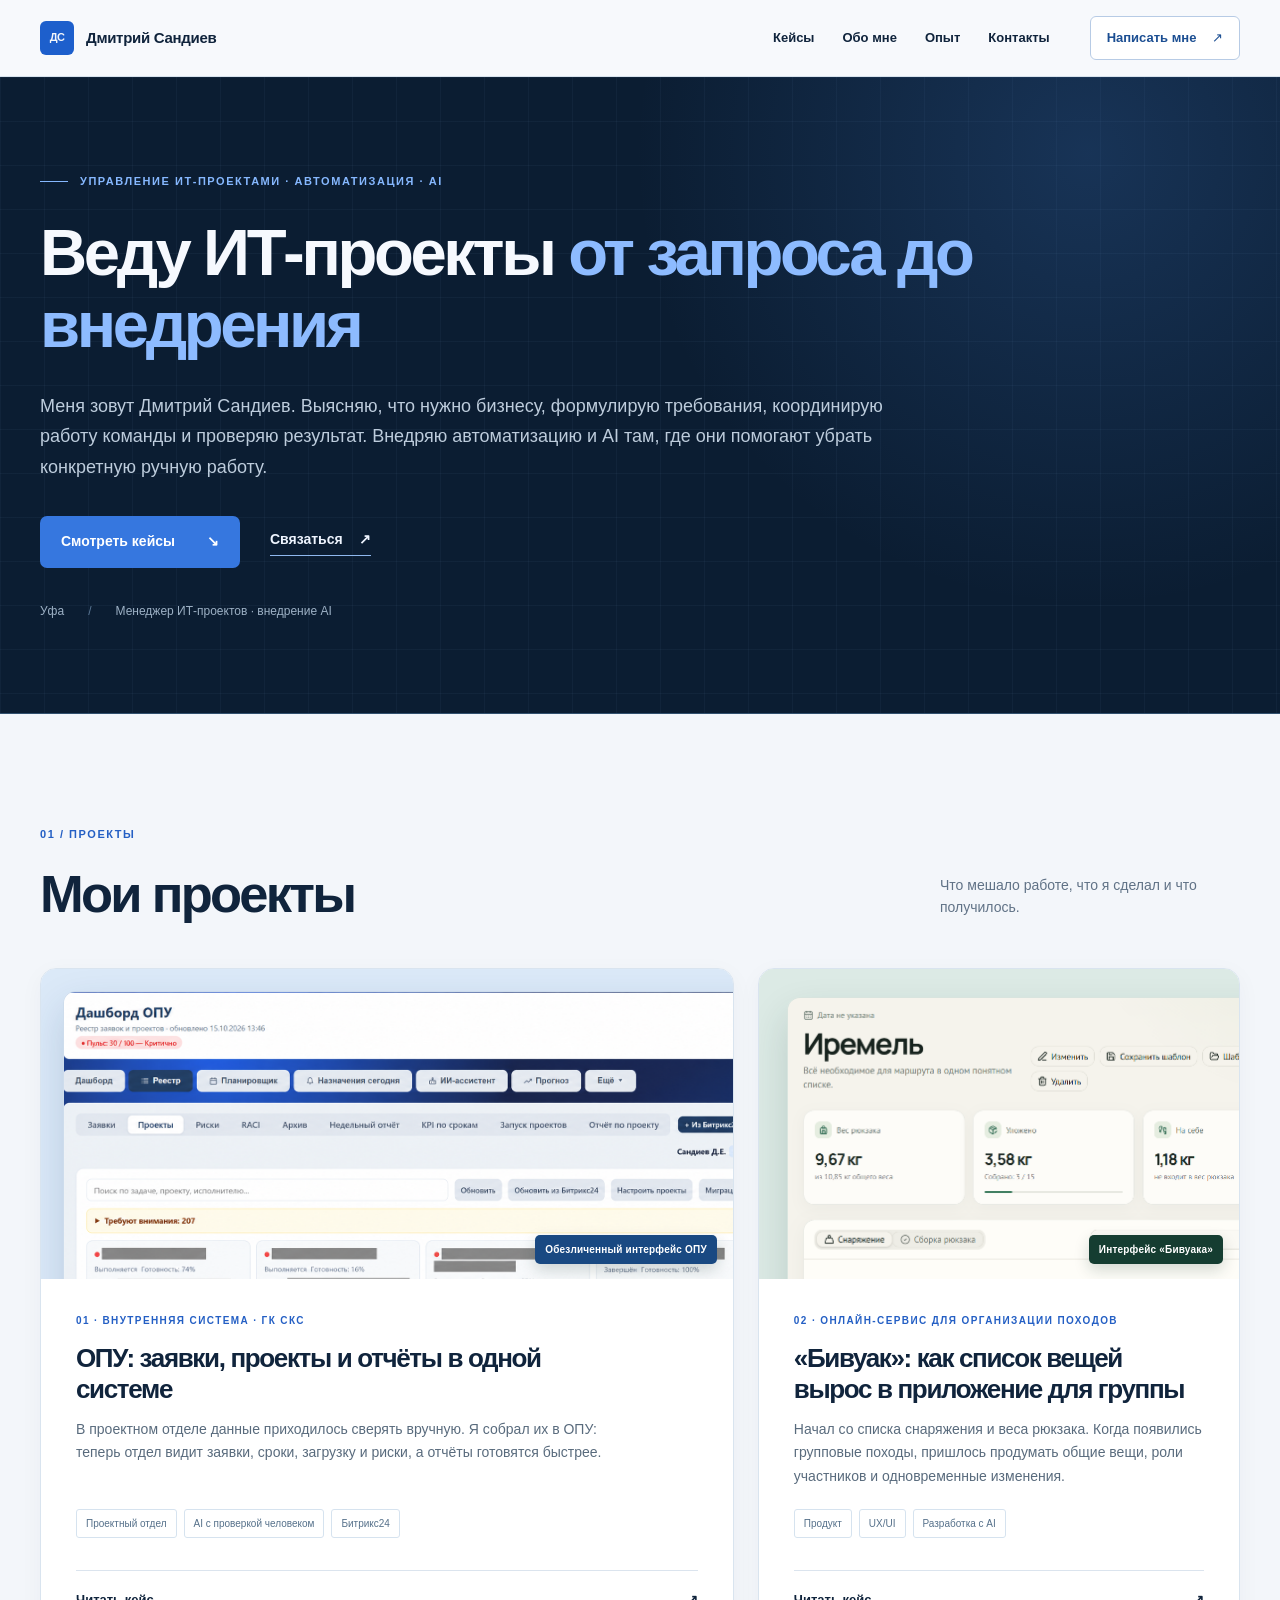
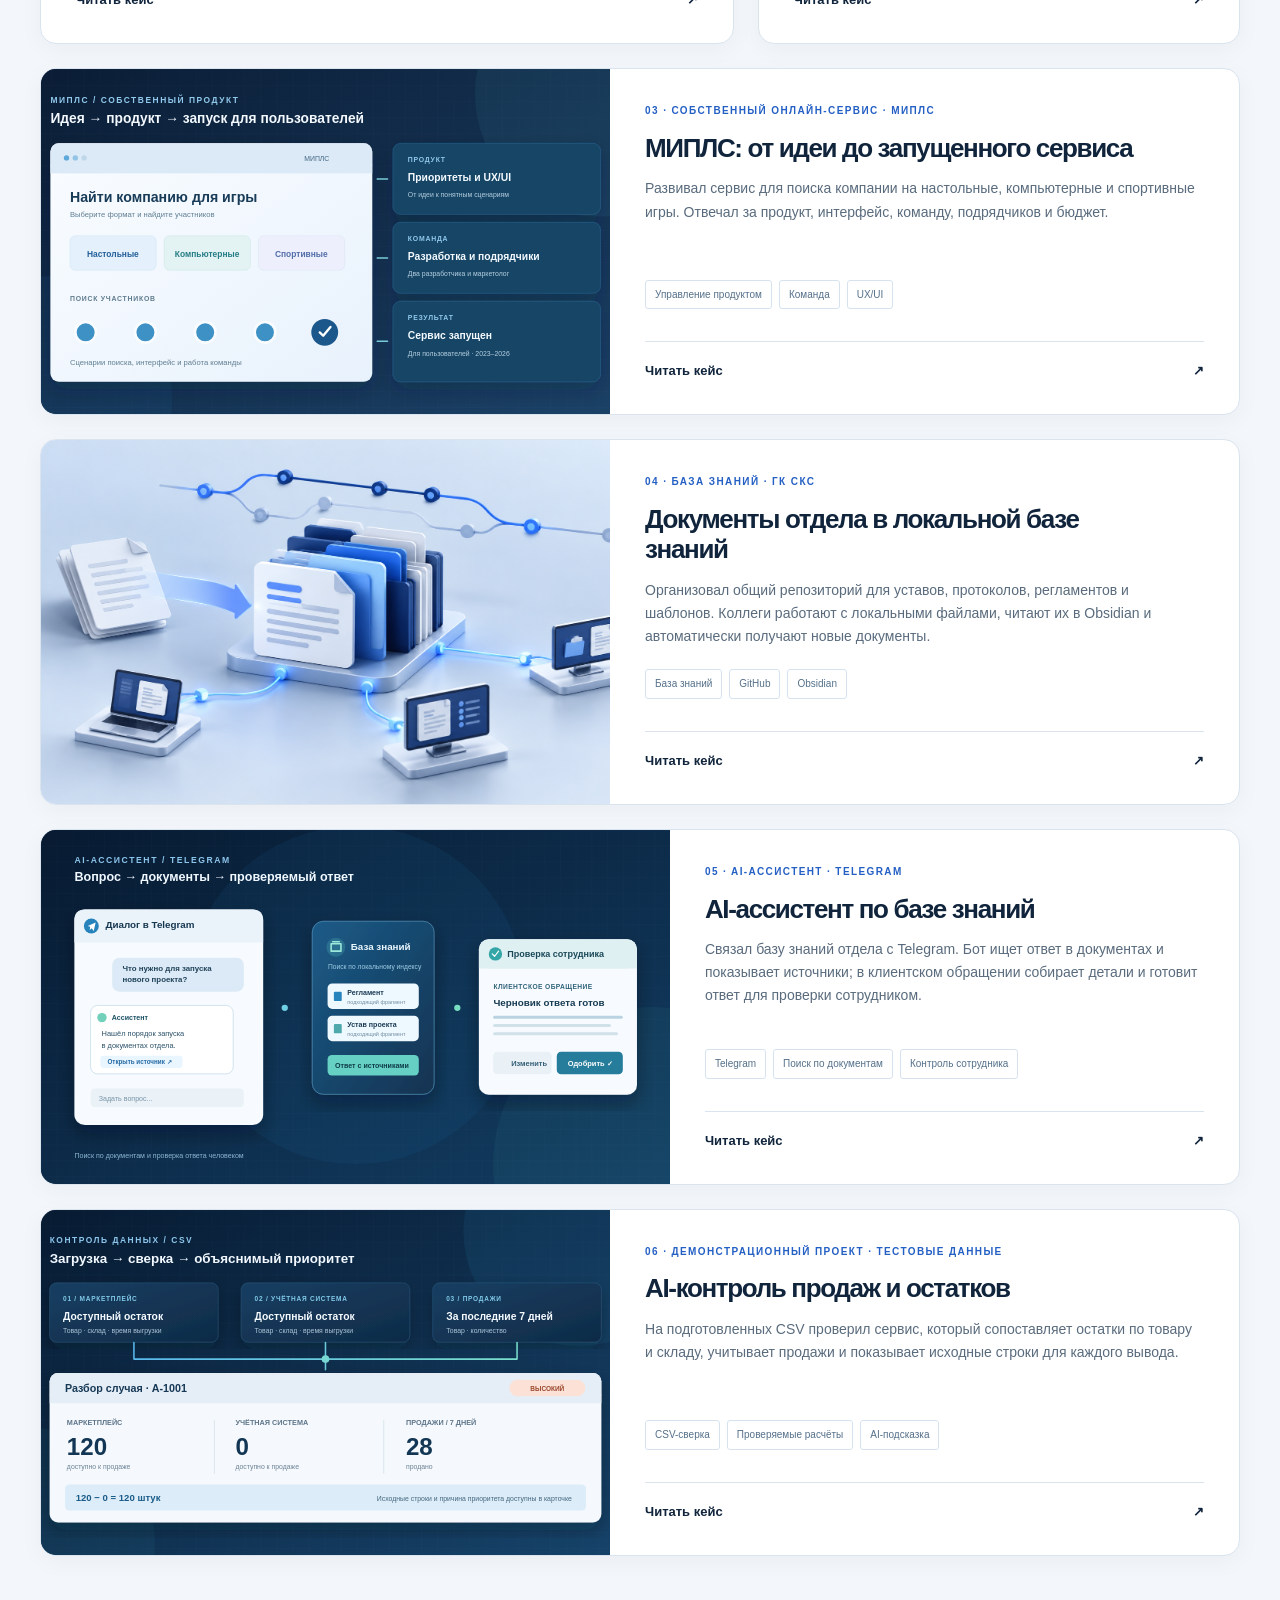
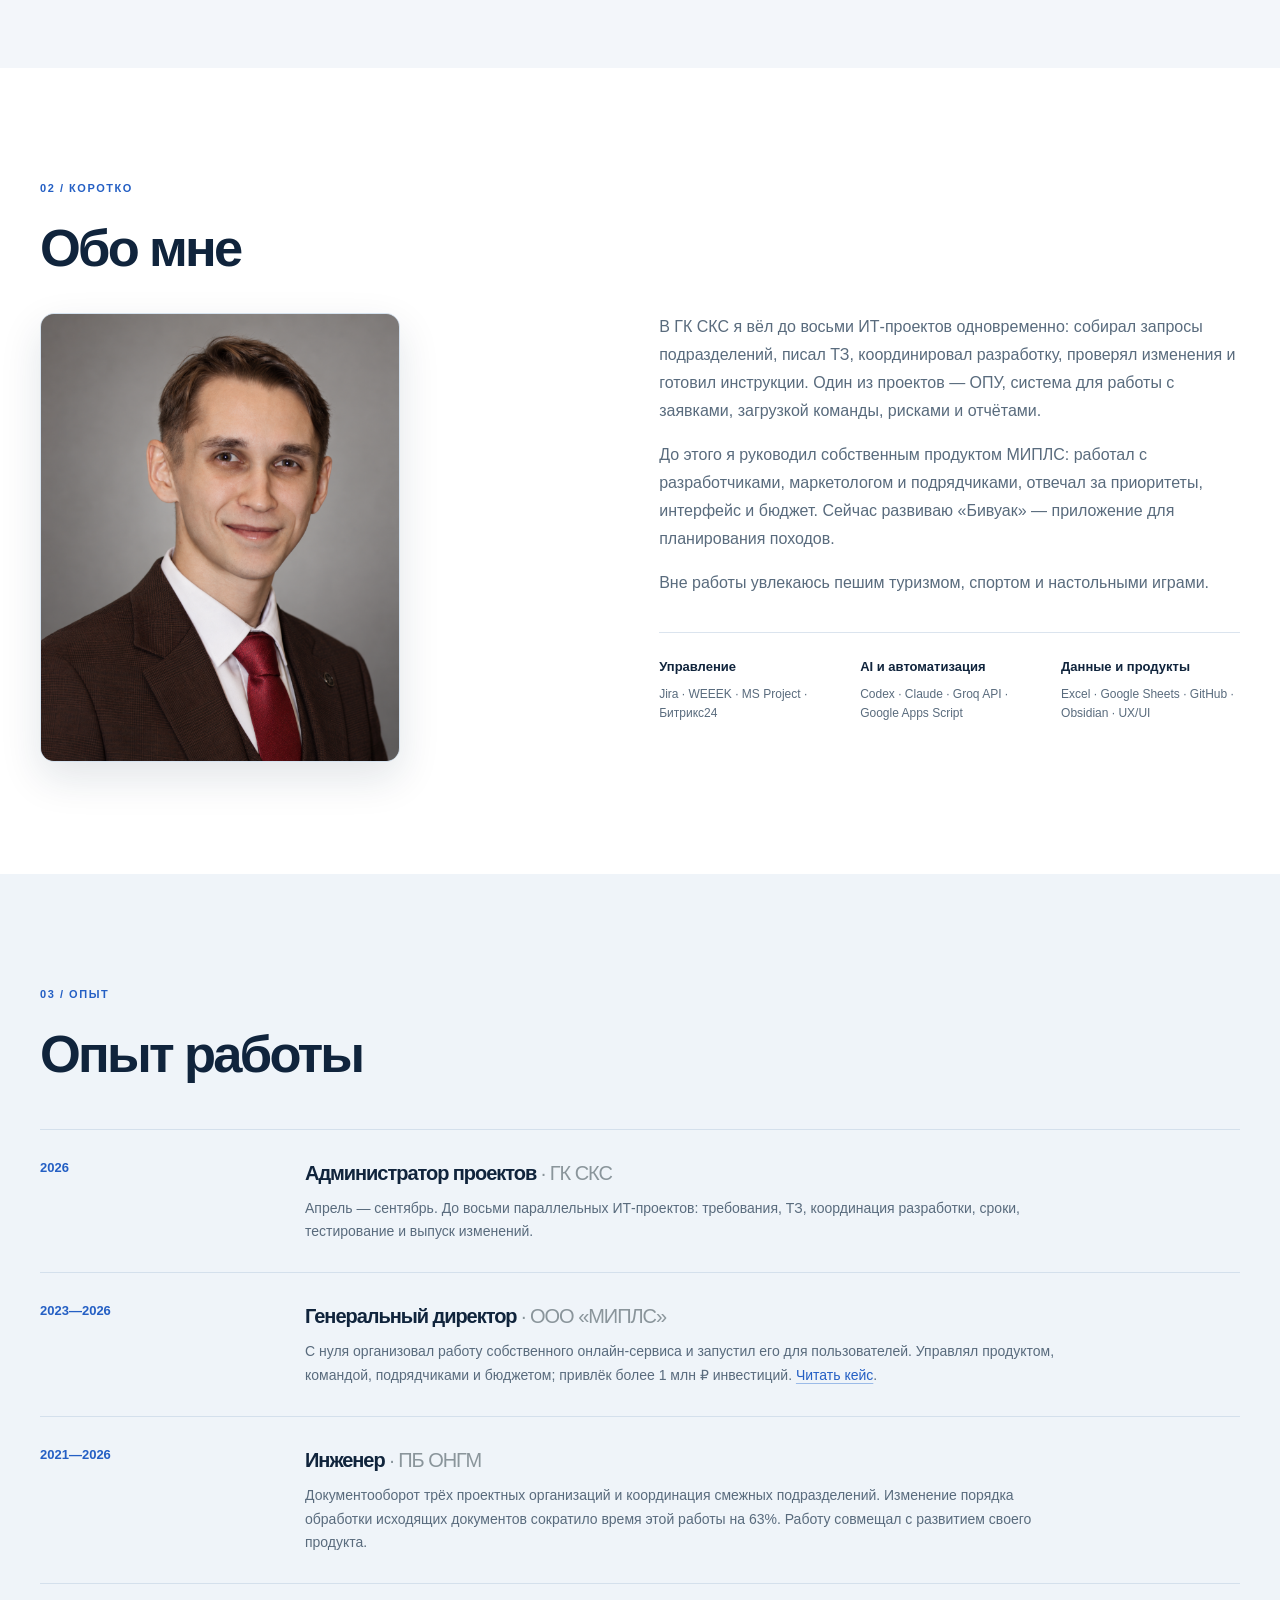
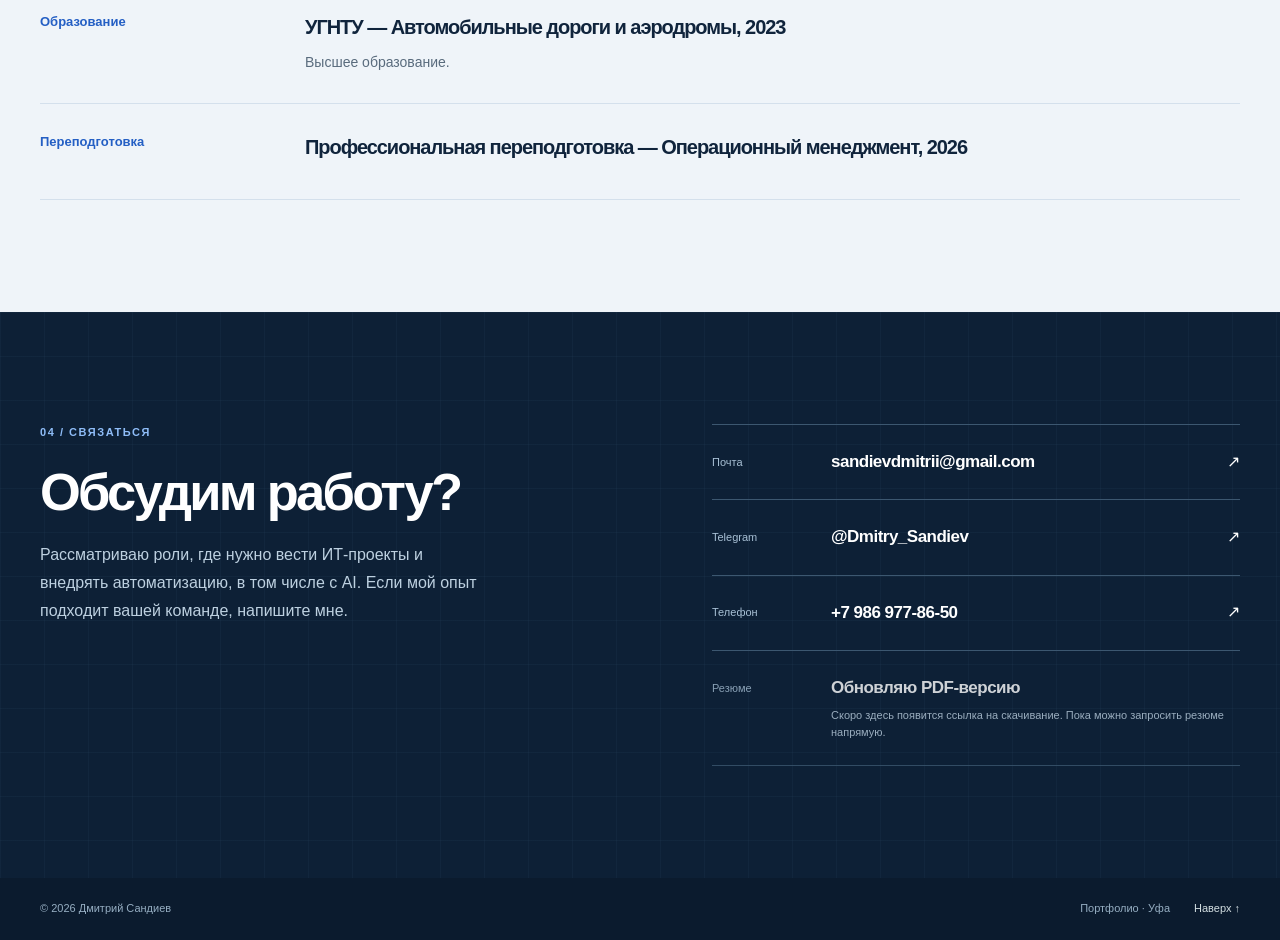
==== commit bea9726d: "Reposition portfolio around project management and AI" ====
--- a/index.html
+++ b/index.html
@@ -4,8 +4,8 @@
   <meta charset="utf-8">
   <meta name="viewport" content="width=device-width, initial-scale=1">
   <meta name="theme-color" content="#0b1d32">
-  <meta name="description" content="Дмитрий Сандиев — менеджер внедрения AI и ИТ-проектов. ОПУ, «Бивуак», база знаний, AI-ассистент в Telegram и контроль продаж и остатков.">
-  <title>Дмитрий Сандиев — внедрение AI и управление ИТ-проектами</title>
+  <meta name="description" content="Дмитрий Сандиев — управление ИТ-проектами и внедрение AI. Кейсы: ОПУ, МИПЛС, «Бивуак», база знаний, AI-ассистент и сверка остатков.">
+  <title>Дмитрий Сандиев — управление ИТ-проектами и внедрение AI</title>
   <link rel="icon" href="favicon.svg" type="image/svg+xml">
   <link rel="stylesheet" href="styles.css">
 </head>
@@ -25,11 +25,11 @@
     <section class="hero section-pad">
       <div class="container hero-grid">
         <div class="hero-copy">
-          <p class="eyebrow"><span class="eyebrow-line"></span> Внедрение AI · автоматизация · ИТ-проекты</p>
-          <h1>Разбираюсь в рабочих процессах и помогаю убрать <em>лишнюю ручную работу</em></h1>
-          <p class="hero-lead">Меня зовут Дмитрий Сандиев. Занимаюсь проектным менеджментом, внедрением AI и автоматизацией бизнес-процессов в компаниях.</p>
+          <p class="eyebrow"><span class="eyebrow-line"></span> Управление ИТ-проектами · автоматизация · AI</p>
+          <h1>Веду ИТ-проекты <em>от запроса до внедрения</em></h1>
+          <p class="hero-lead">Меня зовут Дмитрий Сандиев. Выясняю, что нужно бизнесу, формулирую требования, координирую работу команды и проверяю результат. Внедряю автоматизацию и AI там, где они помогают убрать конкретную ручную работу.</p>
           <div class="hero-actions"><a class="button button-primary" href="#cases">Смотреть кейсы <span aria-hidden="true">↘</span></a><a class="text-link" href="#contact">Связаться <span aria-hidden="true">↗</span></a></div>
-          <div class="hero-meta"><span>Уфа</span><span>Менеджер внедрения AI / менеджер ИТ-проектов</span></div>
+          <div class="hero-meta"><span>Уфа</span><span>Менеджер ИТ-проектов · внедрение AI</span></div>
         </div>
       </div>
     </section>
@@ -46,17 +46,21 @@
             <div class="case-art case-art-bivuak-shot"><img src="bivuak-trip.png" alt="Страница похода «Иремель»: вес рюкзака и список снаряжения" width="1405" height="743" loading="lazy" decoding="async"><span class="shot-corner-label">Интерфейс «Бивуака»</span></div>
             <div class="case-content"><p class="case-type">02 · Онлайн-сервис для организации походов</p><h3>«Бивуак»: как список вещей вырос в приложение для группы</h3><p>Начал со списка снаряжения и веса рюкзака. Когда появились групповые походы, пришлось продумать общие вещи, роли участников и одновременные изменения.</p><div class="case-tags"><span>Продукт</span><span>UX/UI</span><span>Разработка с AI</span></div><a class="case-link" href="case-bivuak.html">Читать кейс <span aria-hidden="true">↗</span></a></div>
           </article>
+          <article class="case-card case-card-mipls">
+            <div class="case-art case-art-mipls"><img src="mipls-product.svg" alt="Схема развития сервиса МИПЛС: сценарии поиска компании для игр, работа команды и запуск продукта" width="1600" height="900" loading="lazy" decoding="async"></div>
+            <div class="case-content"><p class="case-type">03 · Собственный онлайн-сервис · МИПЛС</p><h3>МИПЛС: от идеи до запущенного сервиса</h3><p>Развивал сервис для поиска компании на настольные, компьютерные и спортивные игры. Отвечал за продукт, интерфейс, команду, подрядчиков и бюджет.</p><div class="case-tags"><span>Управление продуктом</span><span>Команда</span><span>UX/UI</span></div><a class="case-link" href="case-mipls.html">Читать кейс <span aria-hidden="true">↗</span></a></div>
+          </article>
           <article class="case-card case-card-knowledge">
             <div class="case-art case-art-knowledge"><img src="knowledge-base-illustration.png" alt="Концептуальная иллюстрация: документы отдела, общие версии и локальные копии на компьютерах коллег" width="1672" height="941" loading="lazy" decoding="async"></div>
-            <div class="case-content"><p class="case-type">03 · База знаний · ГК СКС</p><h3>Документы отдела в локальной базе знаний</h3><p>Организовал общий репозиторий для уставов, протоколов, регламентов и шаблонов. Коллеги работают с локальными файлами, читают их в Obsidian и автоматически получают новые документы.</p><div class="case-tags"><span>База знаний</span><span>GitHub</span><span>Obsidian</span></div><a class="case-link" href="case-knowledge.html">Читать кейс <span aria-hidden="true">↗</span></a></div>
+            <div class="case-content"><p class="case-type">04 · База знаний · ГК СКС</p><h3>Документы отдела в локальной базе знаний</h3><p>Организовал общий репозиторий для уставов, протоколов, регламентов и шаблонов. Коллеги работают с локальными файлами, читают их в Obsidian и автоматически получают новые документы.</p><div class="case-tags"><span>База знаний</span><span>GitHub</span><span>Obsidian</span></div><a class="case-link" href="case-knowledge.html">Читать кейс <span aria-hidden="true">↗</span></a></div>
           </article>
           <article class="case-card case-card-assistant">
             <div class="case-art case-art-assistant"><img src="assistant-flow.svg" alt="Схема: вопрос в Telegram, поиск в базе знаний, ответ с источниками и проверка сотрудником" width="1600" height="900" loading="lazy" decoding="async"></div>
-            <div class="case-content"><p class="case-type">04 · AI-ассистент · Telegram</p><h3>AI-ассистент по базе знаний</h3><p>Связал базу знаний отдела с Telegram. Бот ищет ответ в документах и показывает источники; в клиентском обращении собирает детали и готовит ответ для проверки сотрудником.</p><div class="case-tags"><span>Telegram</span><span>Поиск по документам</span><span>Контроль сотрудника</span></div><a class="case-link" href="case-assistant.html">Читать кейс <span aria-hidden="true">↗</span></a></div>
+            <div class="case-content"><p class="case-type">05 · AI-ассистент · Telegram</p><h3>AI-ассистент по базе знаний</h3><p>Связал базу знаний отдела с Telegram. Бот ищет ответ в документах и показывает источники; в клиентском обращении собирает детали и готовит ответ для проверки сотрудником.</p><div class="case-tags"><span>Telegram</span><span>Поиск по документам</span><span>Контроль сотрудника</span></div><a class="case-link" href="case-assistant.html">Читать кейс <span aria-hidden="true">↗</span></a></div>
           </article>
           <article class="case-card case-card-sales">
             <div class="case-art case-art-sales"><img src="sales-reconciliation.svg" alt="Схема сверки трёх CSV-файлов и карточка расхождения по артикулу A-1001" width="1600" height="900" loading="lazy" decoding="async"></div>
-            <div class="case-content"><p class="case-type">05 · Локальный веб-сервис · аналитика данных</p><h3>AI-контроль продаж и остатков</h3><p>Собрал сервис, который сверяет остатки маркетплейса и учётной системы по товару и складу, учитывает продажи и показывает, откуда взялась каждая проблема.</p><div class="case-tags"><span>CSV-сверка</span><span>Проверяемые расчёты</span><span>AI-подсказка</span></div><a class="case-link" href="case-sales.html">Читать кейс <span aria-hidden="true">↗</span></a></div>
+            <div class="case-content"><p class="case-type">06 · Демонстрационный проект · тестовые данные</p><h3>AI-контроль продаж и остатков</h3><p>На подготовленных CSV проверил сервис, который сопоставляет остатки по товару и складу, учитывает продажи и показывает исходные строки для каждого вывода.</p><div class="case-tags"><span>CSV-сверка</span><span>Проверяемые расчёты</span><span>AI-подсказка</span></div><a class="case-link" href="case-sales.html">Читать кейс <span aria-hidden="true">↗</span></a></div>
           </article>
         </div>
       </div>
@@ -70,17 +74,17 @@
         </div>
         <figure class="profile-photo"><img src="dmitry-sandiev-photo.png" alt="Портрет Дмитрия Сандиева" width="1122" height="1402" loading="lazy" decoding="async"></figure>
         <div class="about-copy">
-          <p>В ГК СКС я вёл до восьми ИТ-проектов одновременно: собирал запросы подразделений, писал ТЗ, ставил задачи разработчикам, проверял изменения и готовил инструкции. До этого работал с проектной документацией, а сейчас хочу сосредоточиться на внедрении AI и автоматизации.</p>
-          <p>Параллельно развиваю «Бивуак» как владелец продукта: проектирую интерфейс, выбираю приоритеты и проверяю работу приложения. Codex помогает мне с кодом и тестами, Claude — с анализом требований и документации.</p>
-          <p>В свободное время увлекаюсь пешим туризмом, спортом и настольными играми. Веду здоровый образ жизни, что помогает мне быть энергичным и результативным как в работе, так и в личной жизни.</p>
+          <p>В ГК СКС я вёл до восьми ИТ-проектов одновременно: собирал запросы подразделений, писал ТЗ, координировал разработку, проверял изменения и готовил инструкции. Один из проектов — ОПУ, система для работы с заявками, загрузкой команды, рисками и отчётами.</p>
+          <p>До этого я руководил собственным продуктом МИПЛС: работал с разработчиками, маркетологом и подрядчиками, отвечал за приоритеты, интерфейс и бюджет. Сейчас развиваю «Бивуак» — приложение для планирования походов.</p>
+          <p>Вне работы увлекаюсь пешим туризмом, спортом и настольными играми.</p>
           <div class="tool-groups"><div><h3>Управление</h3><p>Jira · WEEEK · MS Project · Битрикс24</p></div><div><h3>AI и автоматизация</h3><p>Codex · Claude · Groq API · Google Apps Script</p></div><div><h3>Данные и продукты</h3><p>Excel · Google Sheets · GitHub · Obsidian · UX/UI</p></div></div>
         </div>
       </div>
     </section>
 
-    <section class="section-pad experience-section" id="experience"><div class="container"><div class="section-heading"><div><p class="section-kicker">03 / Опыт</p><h2>Опыт работы</h2></div></div><div class="timeline"><div class="timeline-row"><div class="timeline-date">2026</div><div><h3>Администратор проектов <span>· ГК СКС</span></h3><p>Апрель — сентябрь. До восьми параллельных ИТ-проектов: требования, ТЗ, координация разработки, сроки, тестирование и выпуск изменений.</p></div></div><div class="timeline-row"><div class="timeline-date">2023—2026</div><div><h3>Генеральный директор <span>· ООО «МИПЛС»</span></h3><p>Собственный онлайн-сервис: продуктовые приоритеты, команда, UX/UI, подрядчики и бюджет. Привлёк более 1 млн ₽ инвестиций; сократил сроки работ подрядчиков на 20%.</p></div></div><div class="timeline-row"><div class="timeline-date">2021—2026</div><div><h3>Инженер <span>· ПБ ОНГМ</span></h3><p>Документооборот трёх проектных организаций и координация смежных подразделений. Изменение порядка обработки исходящих документов сократило время этой работы на 63%. Работу совмещал с развитием своего продукта.</p></div></div><div class="timeline-row"><div class="timeline-date">Образование</div><div><h3>УГНТУ — Автомобильные дороги и аэродромы, 2023</h3><p>Высшее образование.</p></div></div><div class="timeline-row"><div class="timeline-date">Переподготовка</div><div><h3>Профессиональная переподготовка — Операционный менеджмент, 2026</h3></div></div></div></div></section>
+    <section class="section-pad experience-section" id="experience"><div class="container"><div class="section-heading"><div><p class="section-kicker">03 / Опыт</p><h2>Опыт работы</h2></div></div><div class="timeline"><div class="timeline-row"><div class="timeline-date">2026</div><div><h3>Администратор проектов <span>· ГК СКС</span></h3><p>Апрель — сентябрь. До восьми параллельных ИТ-проектов: требования, ТЗ, координация разработки, сроки, тестирование и выпуск изменений.</p></div></div><div class="timeline-row"><div class="timeline-date">2023—2026</div><div><h3>Генеральный директор <span>· ООО «МИПЛС»</span></h3><p>С нуля организовал работу собственного онлайн-сервиса и запустил его для пользователей. Управлял продуктом, командой, подрядчиками и бюджетом; привлёк более 1 млн ₽ инвестиций. <a class="inline-link" href="case-mipls.html">Читать кейс</a>.</p></div></div><div class="timeline-row"><div class="timeline-date">2021—2026</div><div><h3>Инженер <span>· ПБ ОНГМ</span></h3><p>Документооборот трёх проектных организаций и координация смежных подразделений. Изменение порядка обработки исходящих документов сократило время этой работы на 63%. Работу совмещал с развитием своего продукта.</p></div></div><div class="timeline-row"><div class="timeline-date">Образование</div><div><h3>УГНТУ — Автомобильные дороги и аэродромы, 2023</h3><p>Высшее образование.</p></div></div><div class="timeline-row"><div class="timeline-date">Переподготовка</div><div><h3>Профессиональная переподготовка — Операционный менеджмент, 2026</h3></div></div></div></div></section>
 
-    <section class="contact-section section-pad" id="contact"><div class="container contact-grid"><div><p class="section-kicker">04 / Связаться</p><h2>Обсудим работу?</h2><p>Ищу роль, связанную с внедрением AI, автоматизацией или управлением ИТ-проектами. Свяжитесь со мной любым удобным способом.</p></div><div class="contact-links"><a href="mailto:sandievdmitrii@gmail.com"><span>Почта</span><strong>sandievdmitrii@gmail.com</strong><span aria-hidden="true">↗</span></a><a href="https://t.me/Dmitry_Sandiev" target="_blank" rel="noopener noreferrer"><span>Telegram</span><strong>@Dmitry_Sandiev</strong><span aria-hidden="true">↗</span></a><a href="tel:+79869778650"><span>Телефон</span><strong>+7 986 977-86-50</strong><span aria-hidden="true">↗</span></a><div class="resume-note"><span>Резюме</span><strong>Обновляю PDF-версию</strong><small>Скоро здесь появится ссылка на скачивание. Пока можно запросить резюме напрямую.</small></div></div></div></section>
+    <section class="contact-section section-pad" id="contact"><div class="container contact-grid"><div><p class="section-kicker">04 / Связаться</p><h2>Обсудим работу?</h2><p>Рассматриваю роли, где нужно вести ИТ-проекты и внедрять автоматизацию, в том числе с AI. Если мой опыт подходит вашей команде, напишите мне.</p></div><div class="contact-links"><a href="mailto:sandievdmitrii@gmail.com"><span>Почта</span><strong>sandievdmitrii@gmail.com</strong><span aria-hidden="true">↗</span></a><a href="https://t.me/Dmitry_Sandiev" target="_blank" rel="noopener noreferrer"><span>Telegram</span><strong>@Dmitry_Sandiev</strong><span aria-hidden="true">↗</span></a><a href="tel:+79869778650"><span>Телефон</span><strong>+7 986 977-86-50</strong><span aria-hidden="true">↗</span></a><div class="resume-note"><span>Резюме</span><strong>Обновляю PDF-версию</strong><small>Скоро здесь появится ссылка на скачивание. Пока можно запросить резюме напрямую.</small></div></div></div></section>
   </main>
   <footer class="site-footer"><div class="container footer-inner"><span>© 2026 Дмитрий Сандиев</span><span>Портфолио · Уфа</span><a href="#main">Наверх ↑</a></div></footer>
 </body>
--- a/styles.css
+++ b/styles.css
@@ -96,3 +96,10 @@
 .sales-visual{margin:0}
 .sales-visual img{display:block;width:100%;height:auto;border:1px solid #244765;border-radius:14px;box-shadow:0 16px 40px rgba(13,36,63,.16)}
 @media(max-width:760px){.case-card-sales{display:flex;grid-column:auto}.case-art-sales{height:275px;min-height:0}}
+
+.case-card-mipls{grid-column:1/-1;display:grid;grid-template-columns:minmax(0,.95fr) minmax(0,1.05fr)}
+.case-art-mipls{height:100%;min-height:345px;background:#102f4f}
+.case-art-mipls img{display:block;width:100%;height:100%;object-fit:cover;object-position:center}
+.mipls-visual{margin:0}
+.mipls-visual img{display:block;width:100%;height:auto;border:1px solid #244765;border-radius:14px;box-shadow:0 16px 40px rgba(13,36,63,.16)}
+@media(max-width:760px){.case-card-mipls{display:flex;grid-column:auto}.case-art-mipls{height:275px;min-height:0}}
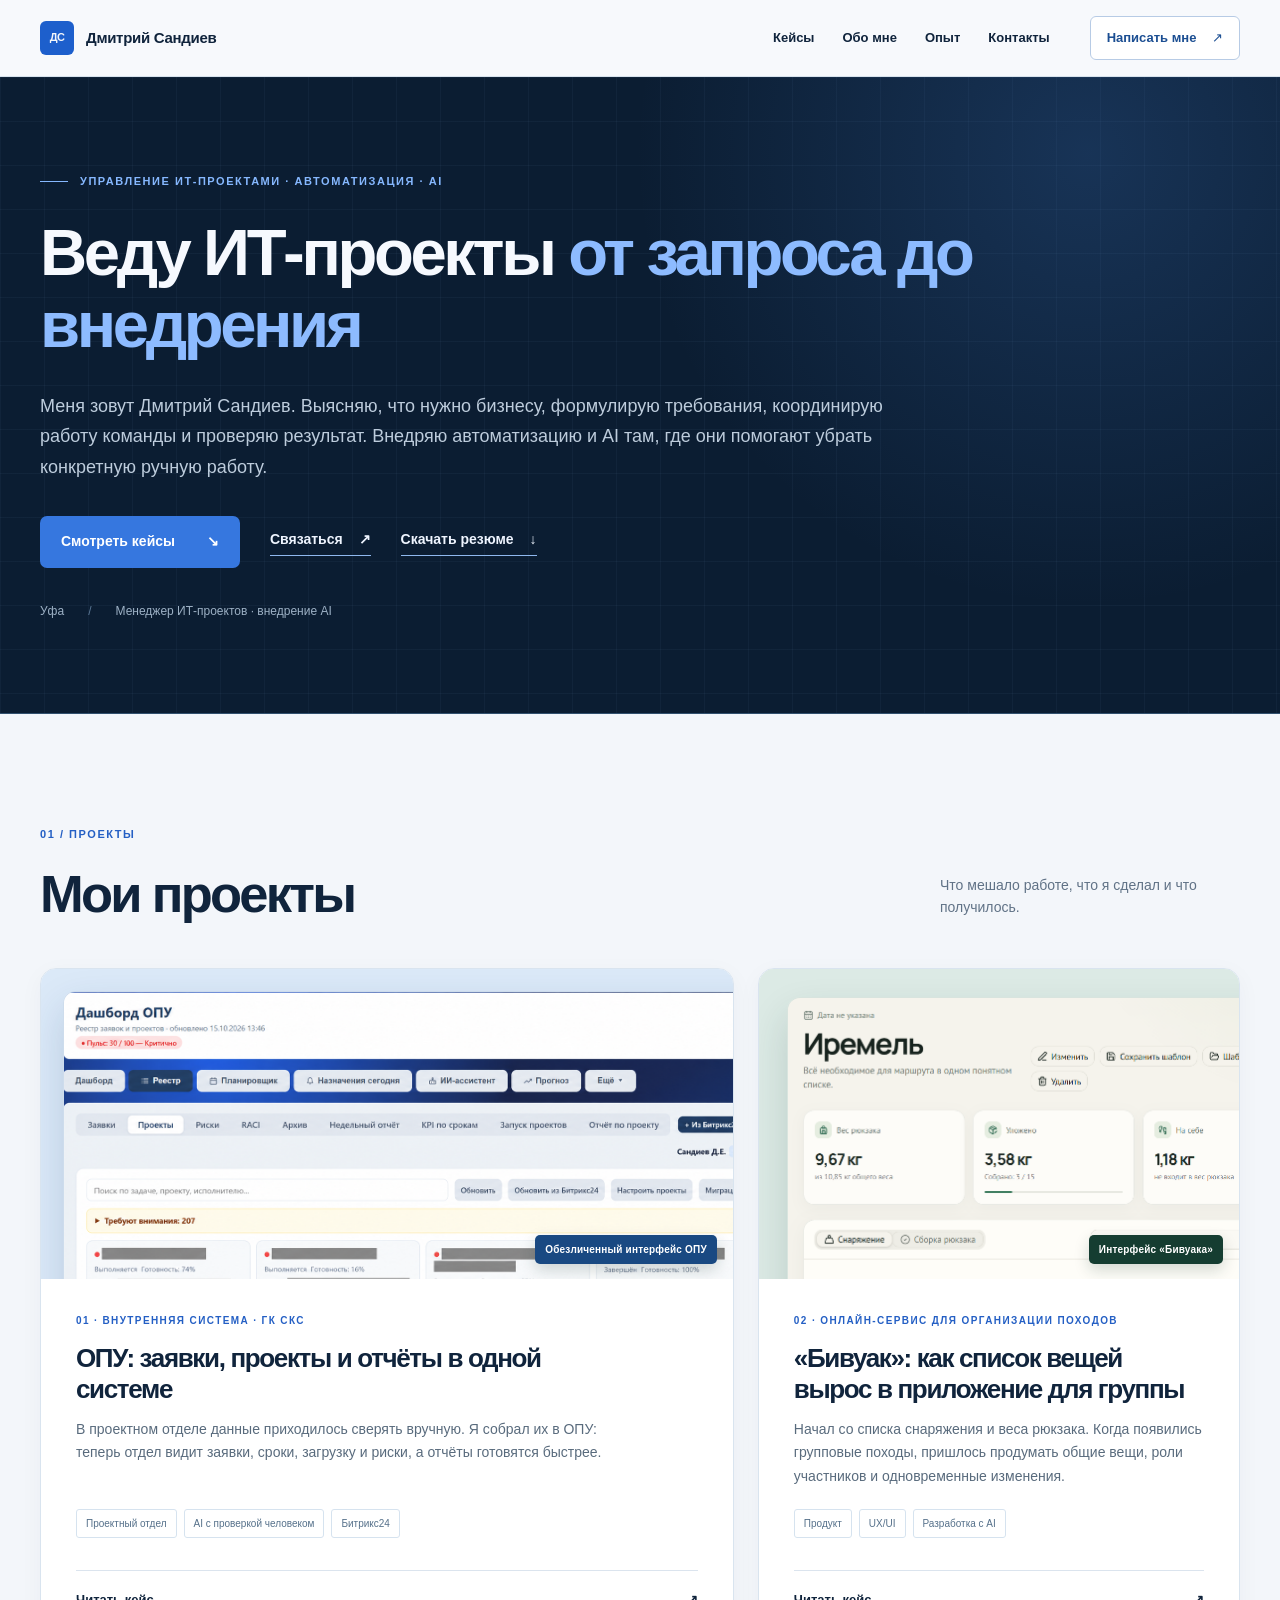
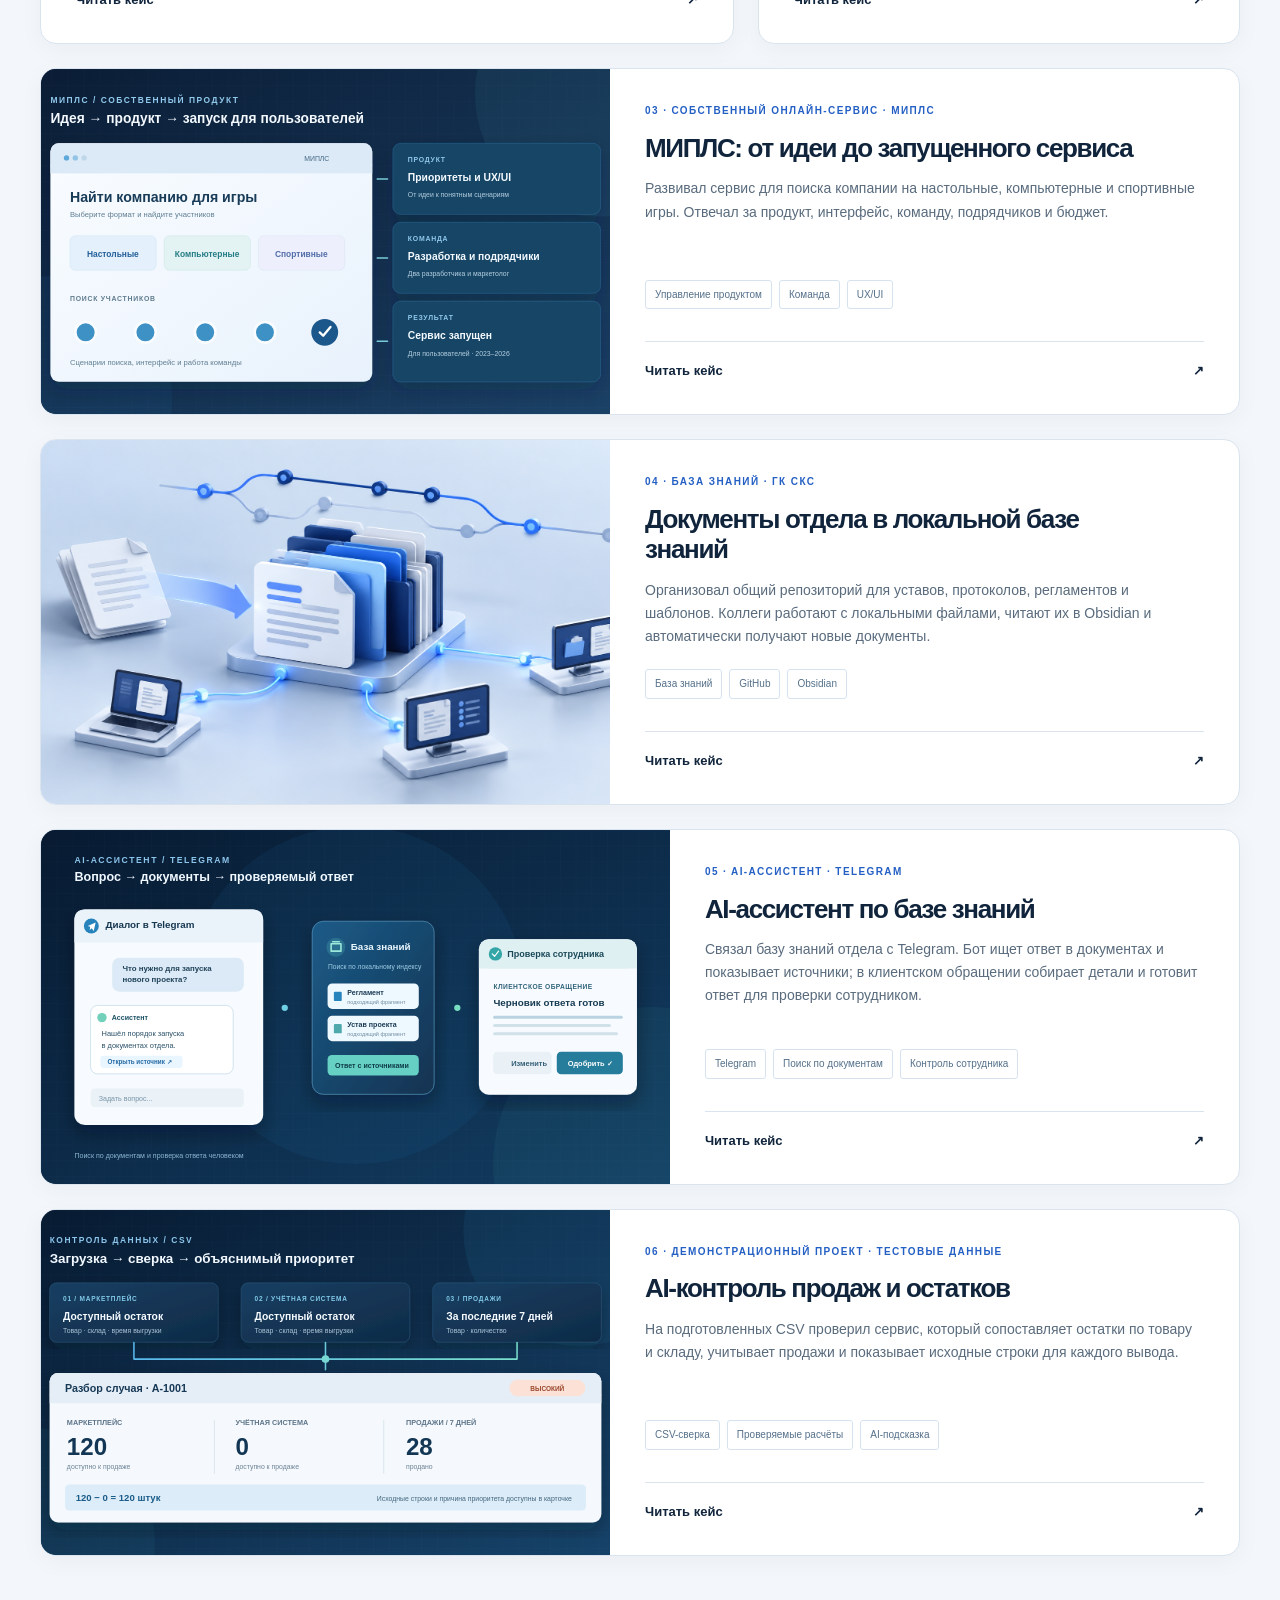
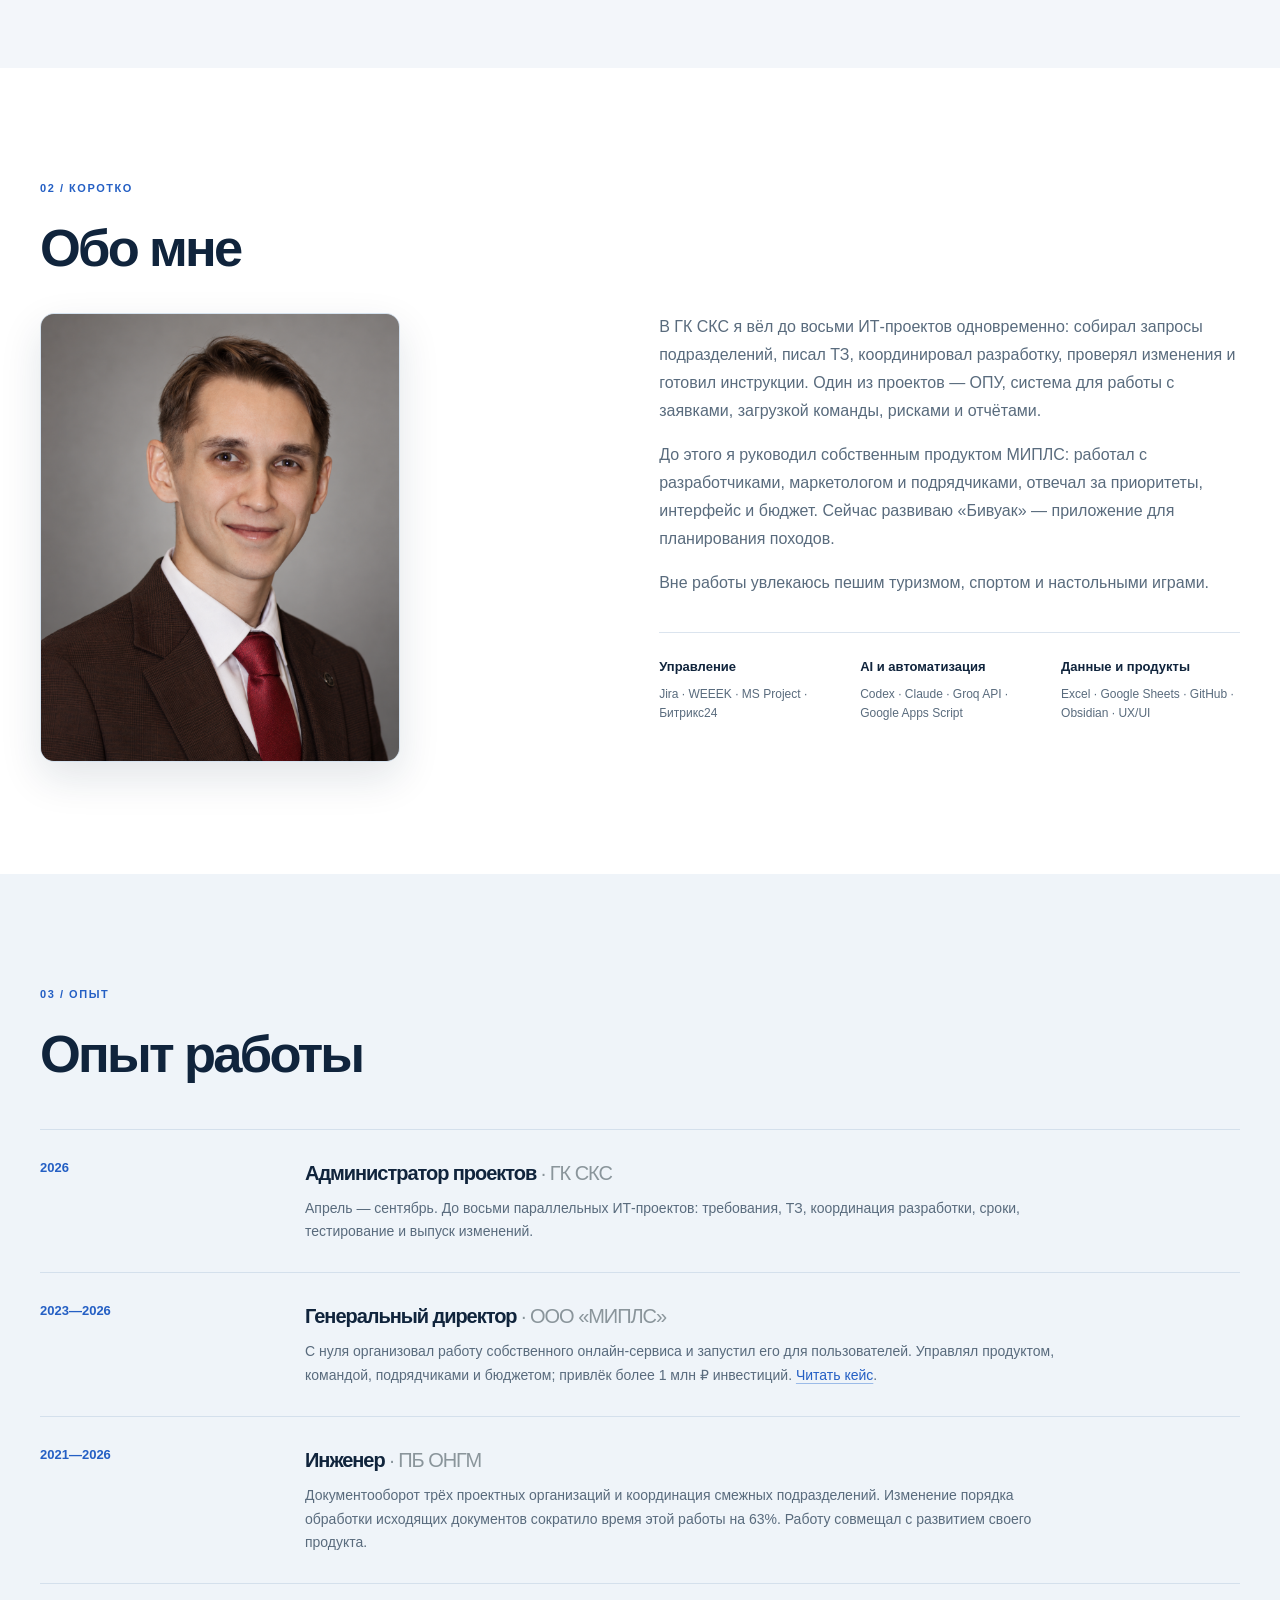
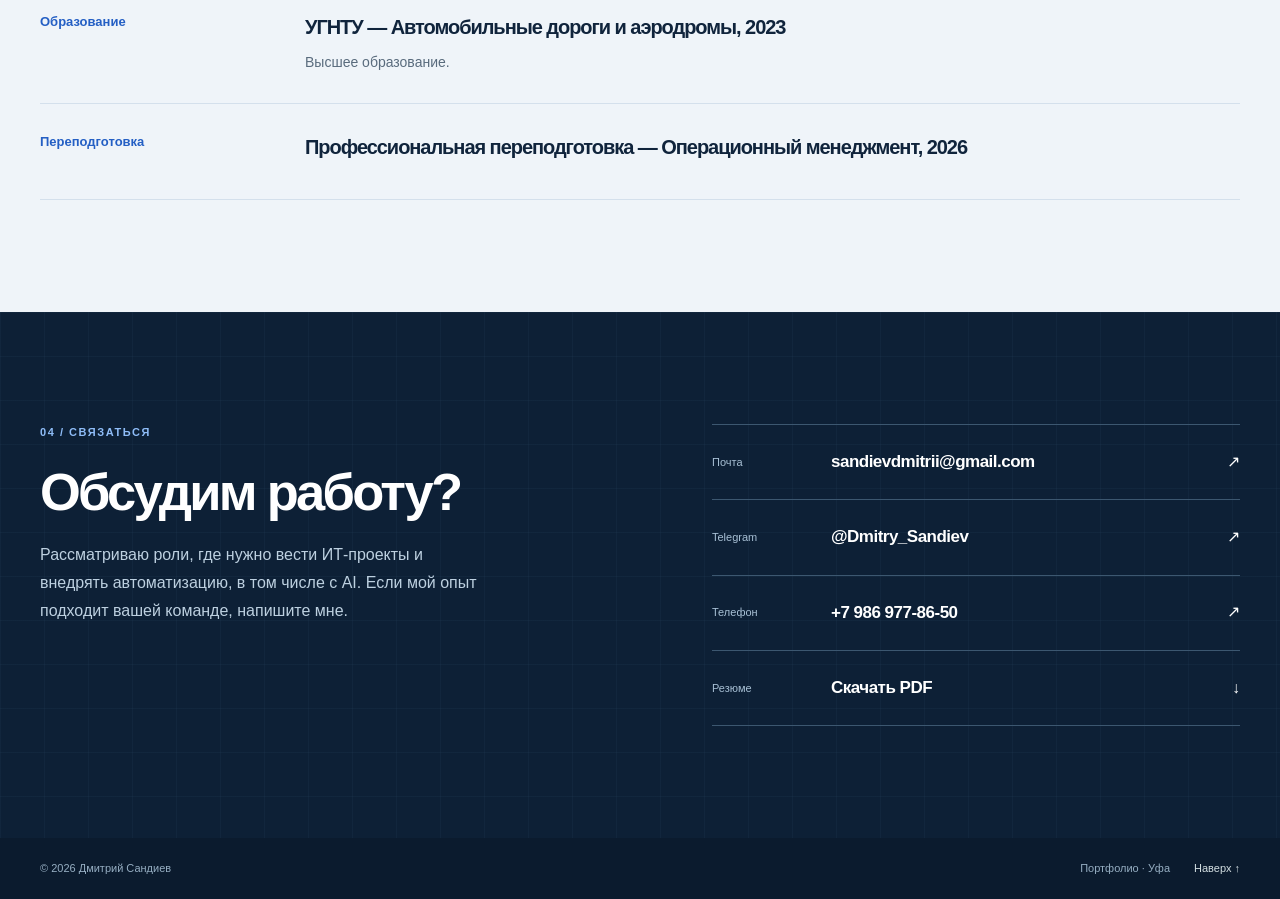
==== commit 188aebb3: "Add downloadable resume to portfolio" ====
--- a/index.html
+++ b/index.html
@@ -28,7 +28,7 @@
           <p class="eyebrow"><span class="eyebrow-line"></span> Управление ИТ-проектами · автоматизация · AI</p>
           <h1>Веду ИТ-проекты <em>от запроса до внедрения</em></h1>
           <p class="hero-lead">Меня зовут Дмитрий Сандиев. Выясняю, что нужно бизнесу, формулирую требования, координирую работу команды и проверяю результат. Внедряю автоматизацию и AI там, где они помогают убрать конкретную ручную работу.</p>
-          <div class="hero-actions"><a class="button button-primary" href="#cases">Смотреть кейсы <span aria-hidden="true">↘</span></a><a class="text-link" href="#contact">Связаться <span aria-hidden="true">↗</span></a></div>
+          <div class="hero-actions"><a class="button button-primary" href="#cases">Смотреть кейсы <span aria-hidden="true">↘</span></a><a class="text-link" href="#contact">Связаться <span aria-hidden="true">↗</span></a><a class="text-link" href="dmitry-sandiev-resume.pdf" download="Dmitry-Sandiev-Resume.pdf" type="application/pdf">Скачать резюме <span aria-hidden="true">↓</span></a></div>
           <div class="hero-meta"><span>Уфа</span><span>Менеджер ИТ-проектов · внедрение AI</span></div>
         </div>
       </div>
@@ -84,7 +84,7 @@
 
     <section class="section-pad experience-section" id="experience"><div class="container"><div class="section-heading"><div><p class="section-kicker">03 / Опыт</p><h2>Опыт работы</h2></div></div><div class="timeline"><div class="timeline-row"><div class="timeline-date">2026</div><div><h3>Администратор проектов <span>· ГК СКС</span></h3><p>Апрель — сентябрь. До восьми параллельных ИТ-проектов: требования, ТЗ, координация разработки, сроки, тестирование и выпуск изменений.</p></div></div><div class="timeline-row"><div class="timeline-date">2023—2026</div><div><h3>Генеральный директор <span>· ООО «МИПЛС»</span></h3><p>С нуля организовал работу собственного онлайн-сервиса и запустил его для пользователей. Управлял продуктом, командой, подрядчиками и бюджетом; привлёк более 1 млн ₽ инвестиций. <a class="inline-link" href="case-mipls.html">Читать кейс</a>.</p></div></div><div class="timeline-row"><div class="timeline-date">2021—2026</div><div><h3>Инженер <span>· ПБ ОНГМ</span></h3><p>Документооборот трёх проектных организаций и координация смежных подразделений. Изменение порядка обработки исходящих документов сократило время этой работы на 63%. Работу совмещал с развитием своего продукта.</p></div></div><div class="timeline-row"><div class="timeline-date">Образование</div><div><h3>УГНТУ — Автомобильные дороги и аэродромы, 2023</h3><p>Высшее образование.</p></div></div><div class="timeline-row"><div class="timeline-date">Переподготовка</div><div><h3>Профессиональная переподготовка — Операционный менеджмент, 2026</h3></div></div></div></div></section>
 
-    <section class="contact-section section-pad" id="contact"><div class="container contact-grid"><div><p class="section-kicker">04 / Связаться</p><h2>Обсудим работу?</h2><p>Рассматриваю роли, где нужно вести ИТ-проекты и внедрять автоматизацию, в том числе с AI. Если мой опыт подходит вашей команде, напишите мне.</p></div><div class="contact-links"><a href="mailto:sandievdmitrii@gmail.com"><span>Почта</span><strong>sandievdmitrii@gmail.com</strong><span aria-hidden="true">↗</span></a><a href="https://t.me/Dmitry_Sandiev" target="_blank" rel="noopener noreferrer"><span>Telegram</span><strong>@Dmitry_Sandiev</strong><span aria-hidden="true">↗</span></a><a href="tel:+79869778650"><span>Телефон</span><strong>+7 986 977-86-50</strong><span aria-hidden="true">↗</span></a><div class="resume-note"><span>Резюме</span><strong>Обновляю PDF-версию</strong><small>Скоро здесь появится ссылка на скачивание. Пока можно запросить резюме напрямую.</small></div></div></div></section>
+    <section class="contact-section section-pad" id="contact"><div class="container contact-grid"><div><p class="section-kicker">04 / Связаться</p><h2>Обсудим работу?</h2><p>Рассматриваю роли, где нужно вести ИТ-проекты и внедрять автоматизацию, в том числе с AI. Если мой опыт подходит вашей команде, напишите мне.</p></div><div class="contact-links"><a href="mailto:sandievdmitrii@gmail.com"><span>Почта</span><strong>sandievdmitrii@gmail.com</strong><span aria-hidden="true">↗</span></a><a href="https://t.me/Dmitry_Sandiev" target="_blank" rel="noopener noreferrer"><span>Telegram</span><strong>@Dmitry_Sandiev</strong><span aria-hidden="true">↗</span></a><a href="tel:+79869778650"><span>Телефон</span><strong>+7 986 977-86-50</strong><span aria-hidden="true">↗</span></a><a href="dmitry-sandiev-resume.pdf" download="Dmitry-Sandiev-Resume.pdf" type="application/pdf"><span>Резюме</span><strong>Скачать PDF</strong><span aria-hidden="true">↓</span></a></div></div></section>
   </main>
   <footer class="site-footer"><div class="container footer-inner"><span>© 2026 Дмитрий Сандиев</span><span>Портфолио · Уфа</span><a href="#main">Наверх ↑</a></div></footer>
 </body>
--- a/styles.css
+++ b/styles.css
@@ -103,3 +103,4 @@
 .mipls-visual{margin:0}
 .mipls-visual img{display:block;width:100%;height:auto;border:1px solid #244765;border-radius:14px;box-shadow:0 16px 40px rgba(13,36,63,.16)}
 @media(max-width:760px){.case-card-mipls{display:flex;grid-column:auto}.case-art-mipls{height:275px;min-height:0}}
+.hero-actions{flex-wrap:wrap}
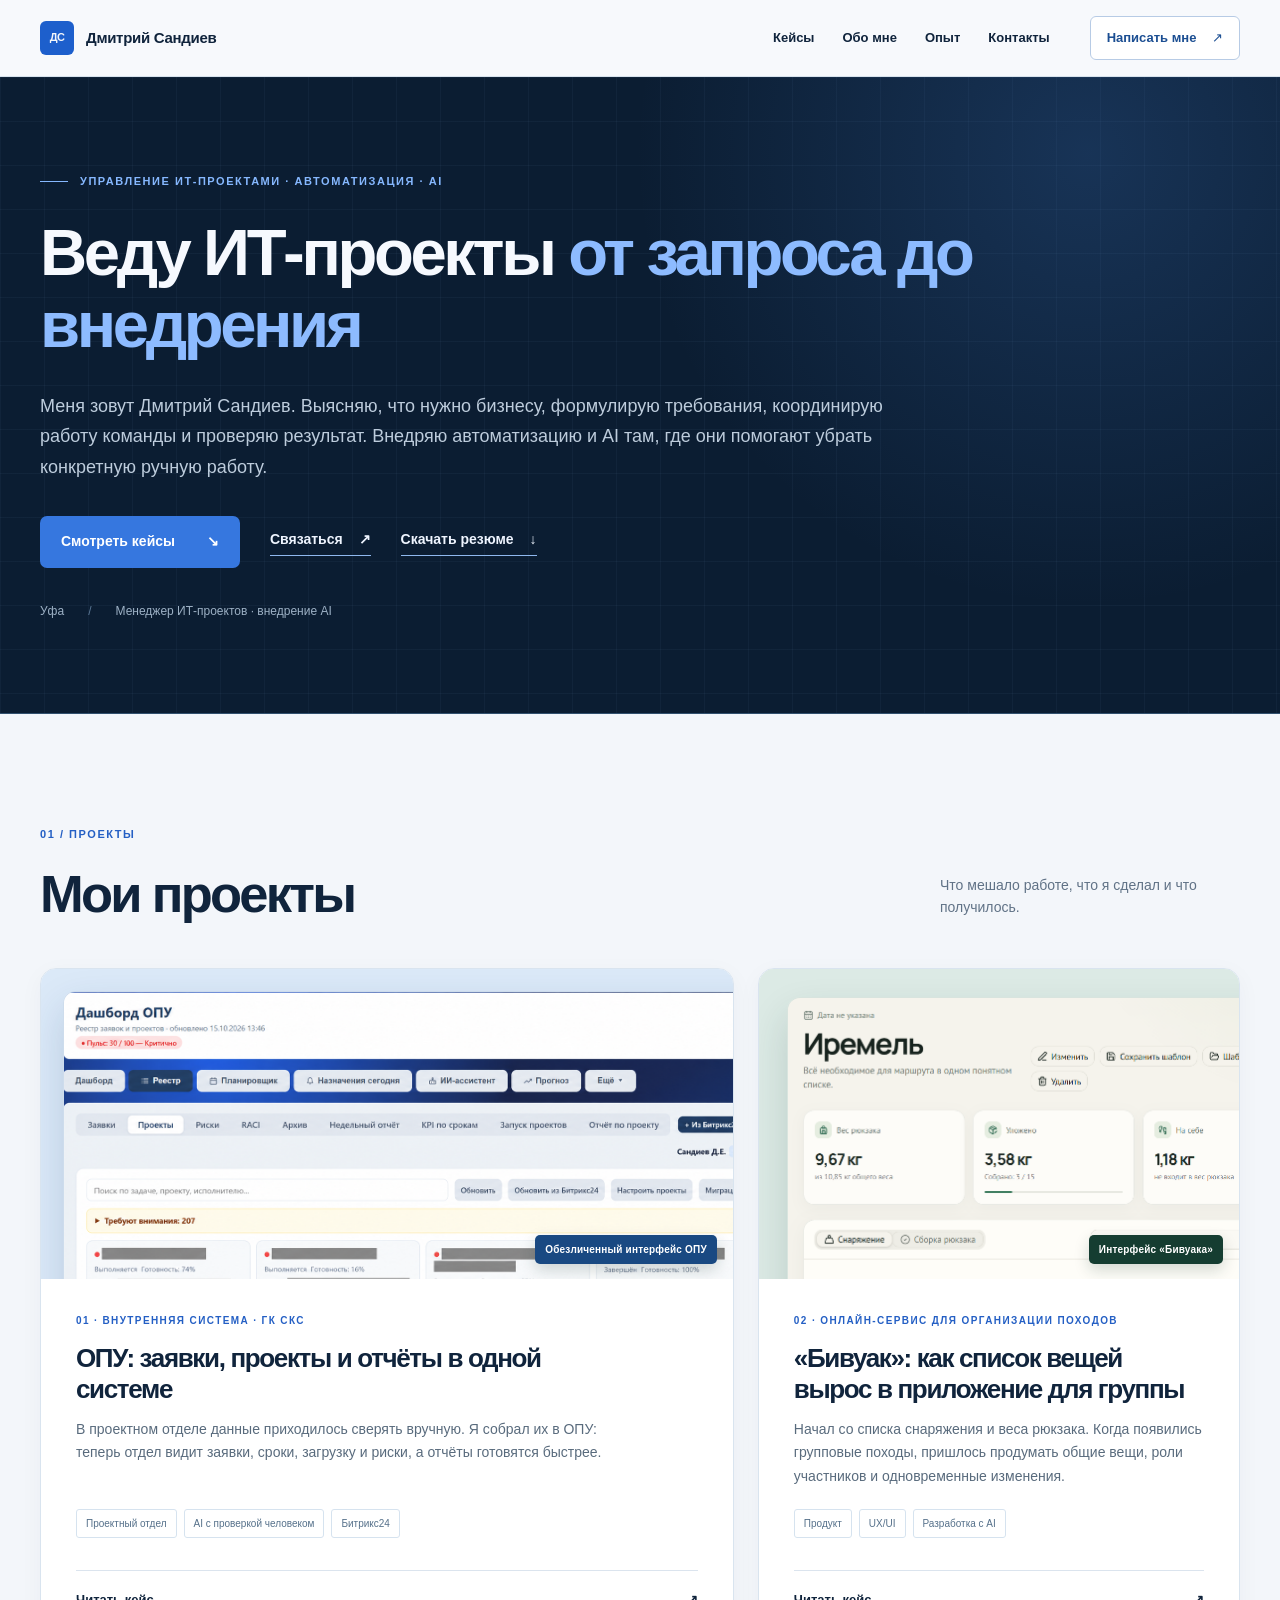
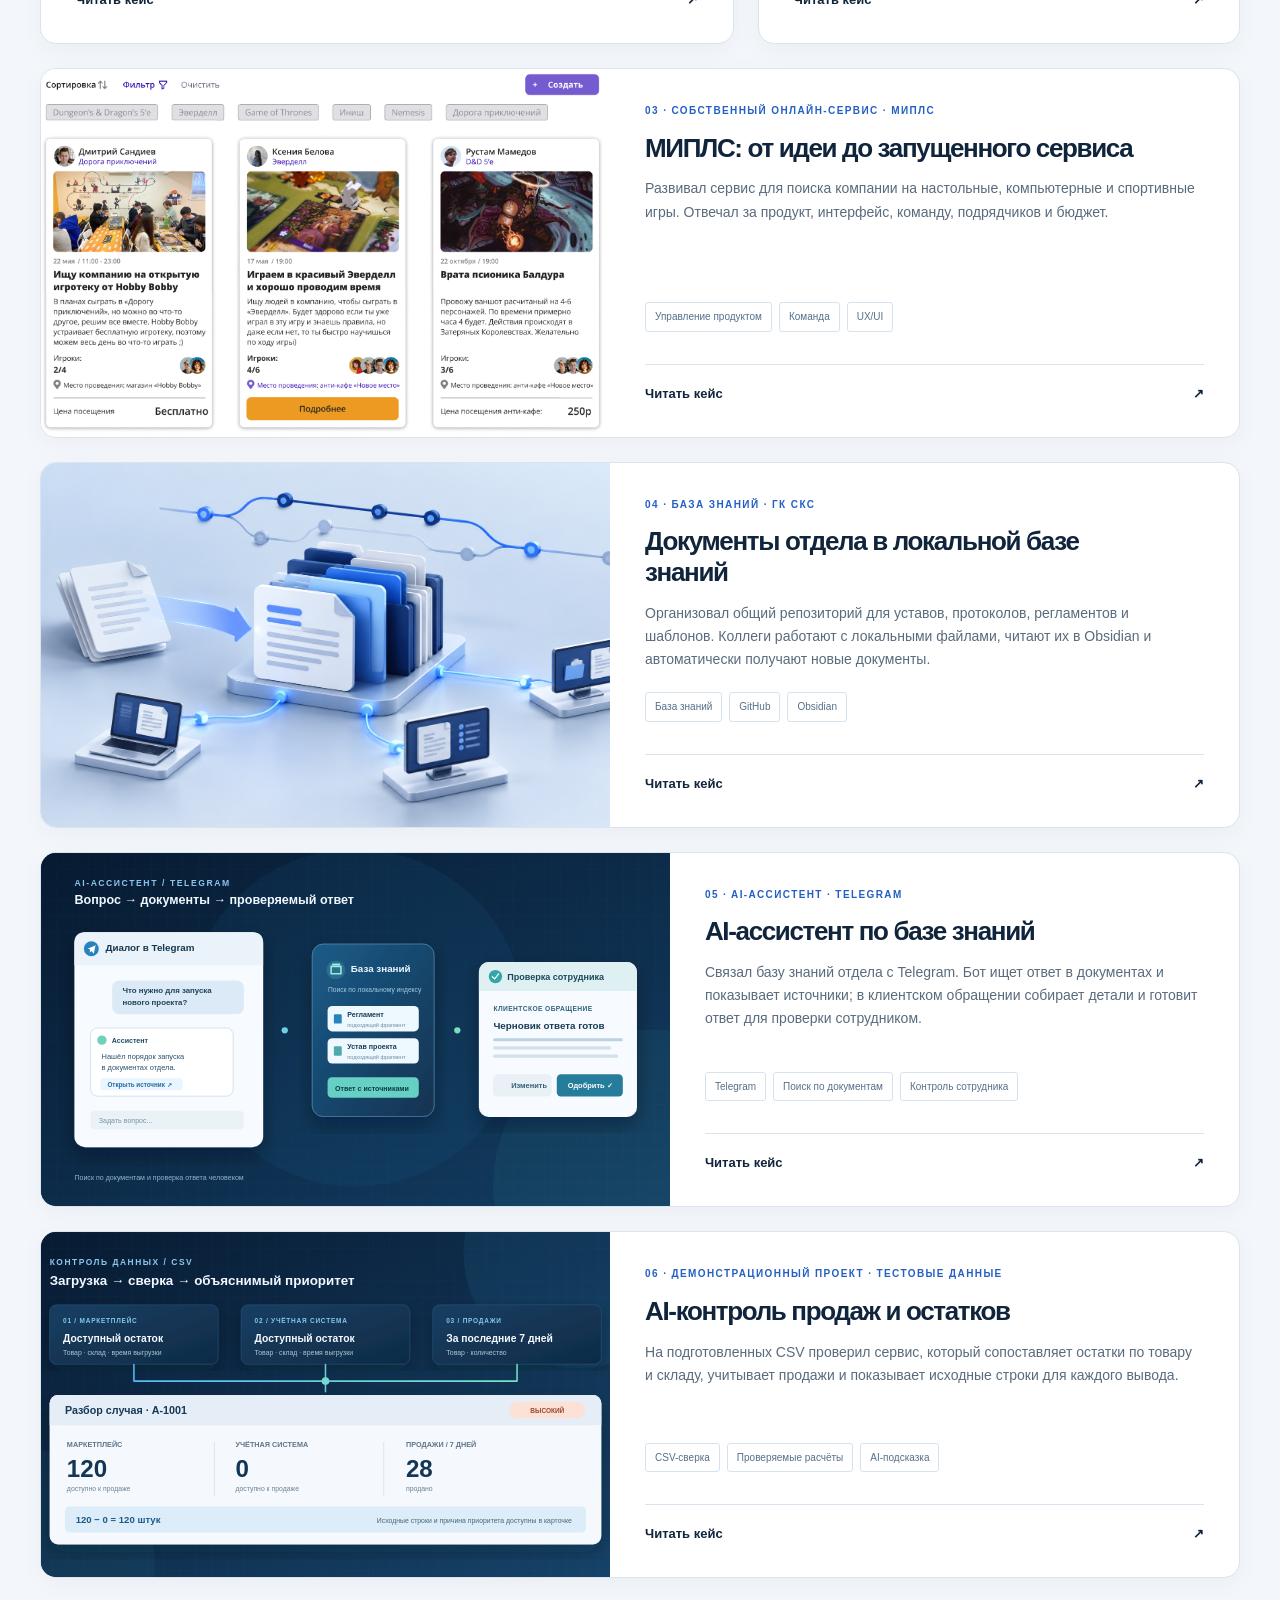
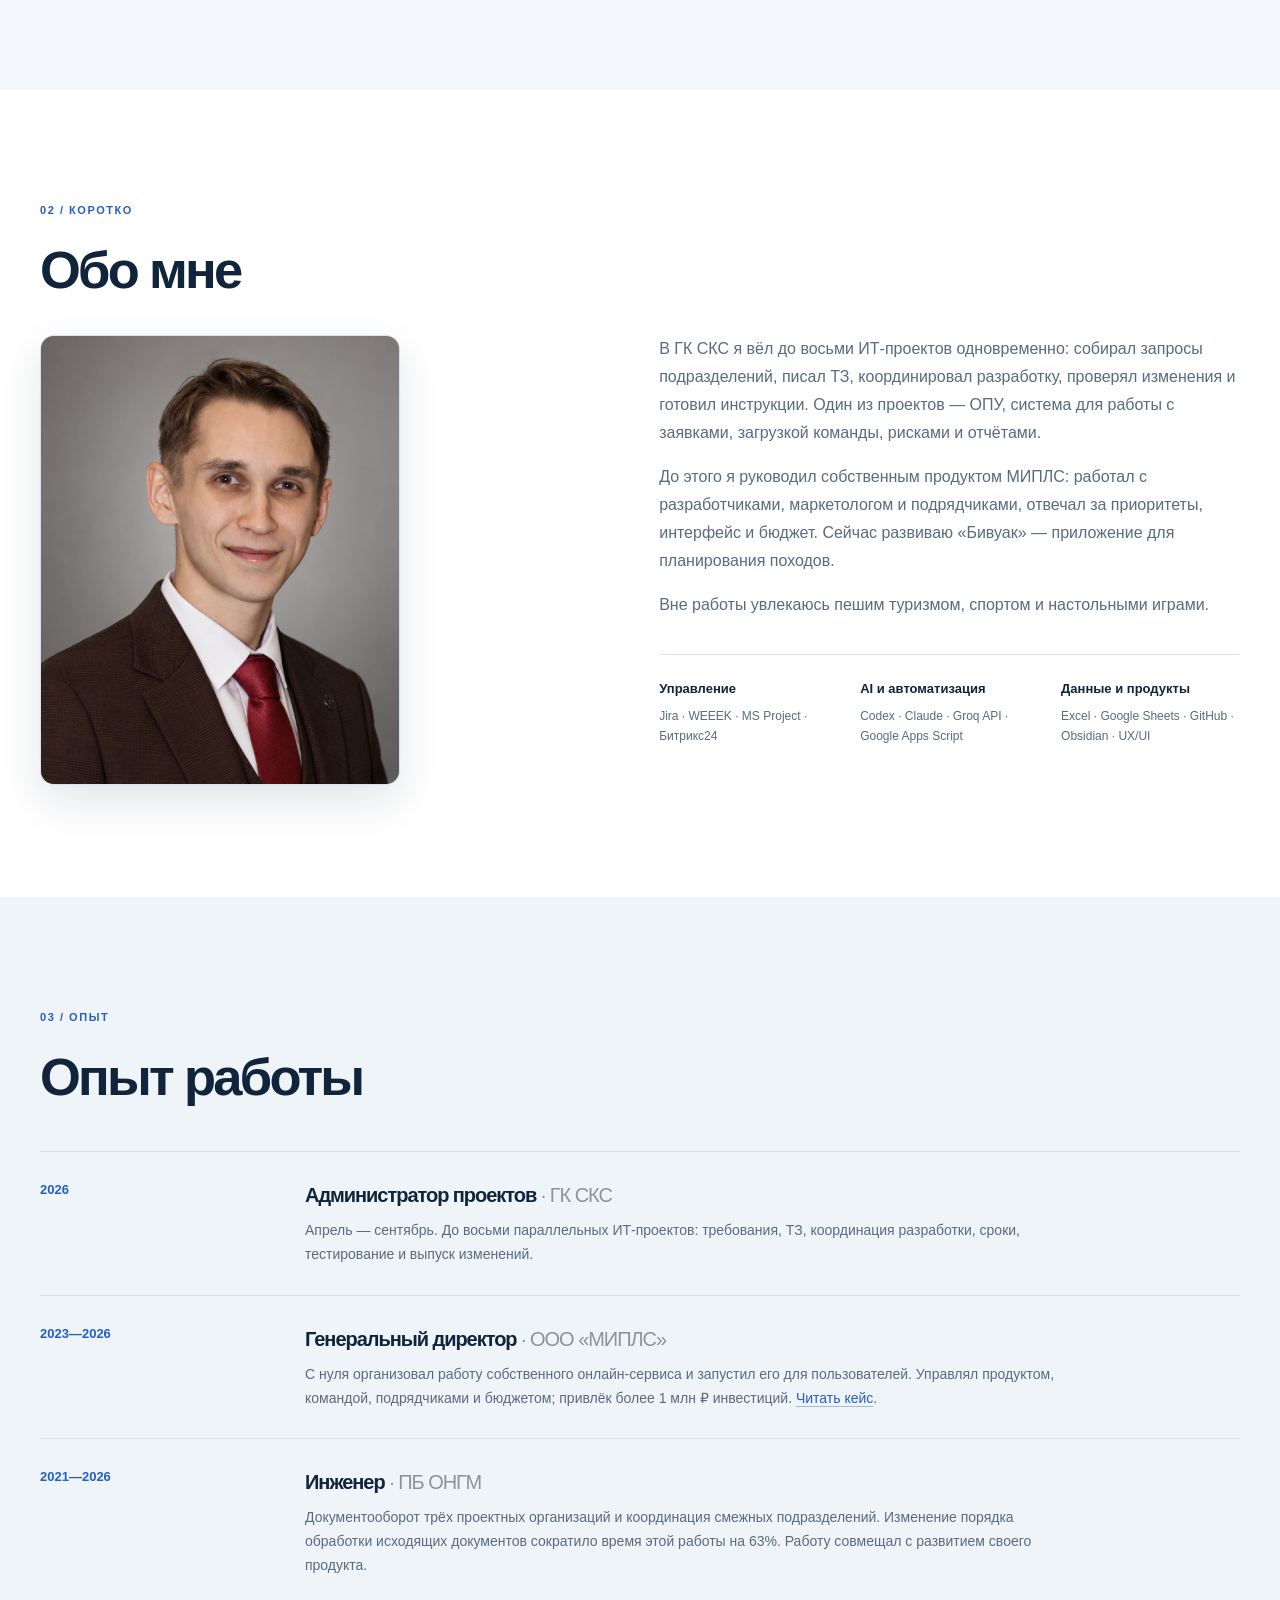
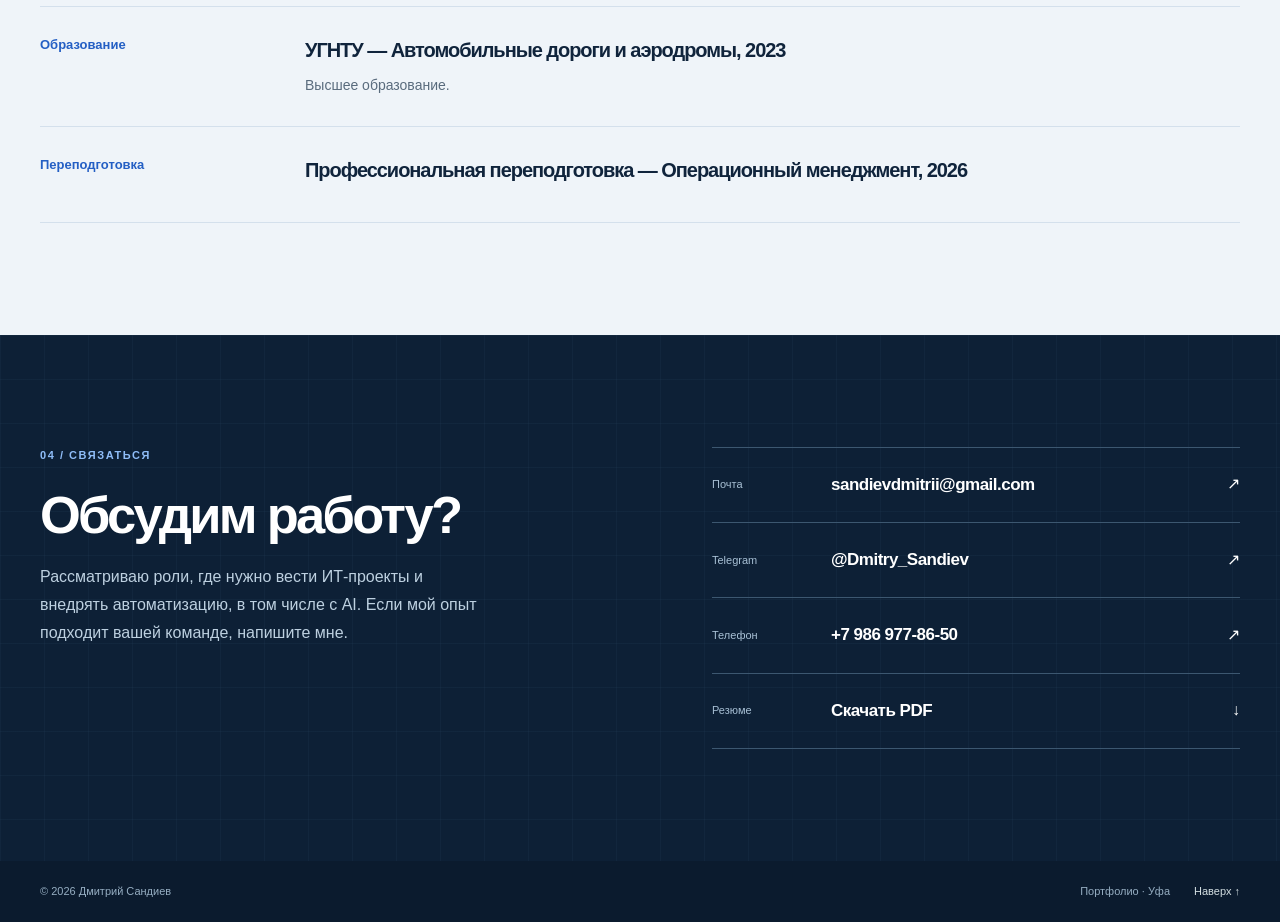
==== commit a8467c7a: "Add MIPLS product screenshots to portfolio" ====
--- a/index.html
+++ b/index.html
@@ -47,7 +47,7 @@
             <div class="case-content"><p class="case-type">02 · Онлайн-сервис для организации походов</p><h3>«Бивуак»: как список вещей вырос в приложение для группы</h3><p>Начал со списка снаряжения и веса рюкзака. Когда появились групповые походы, пришлось продумать общие вещи, роли участников и одновременные изменения.</p><div class="case-tags"><span>Продукт</span><span>UX/UI</span><span>Разработка с AI</span></div><a class="case-link" href="case-bivuak.html">Читать кейс <span aria-hidden="true">↗</span></a></div>
           </article>
           <article class="case-card case-card-mipls">
-            <div class="case-art case-art-mipls"><img src="mipls-product.svg" alt="Схема развития сервиса МИПЛС: сценарии поиска компании для игр, работа команды и запуск продукта" width="1600" height="900" loading="lazy" decoding="async"></div>
+            <div class="case-art case-art-mipls"><img src="mipls-events.png" alt="Интерфейс МИПЛС: карточки игр и мероприятий" width="845" height="546" loading="lazy" decoding="async"></div>
             <div class="case-content"><p class="case-type">03 · Собственный онлайн-сервис · МИПЛС</p><h3>МИПЛС: от идеи до запущенного сервиса</h3><p>Развивал сервис для поиска компании на настольные, компьютерные и спортивные игры. Отвечал за продукт, интерфейс, команду, подрядчиков и бюджет.</p><div class="case-tags"><span>Управление продуктом</span><span>Команда</span><span>UX/UI</span></div><a class="case-link" href="case-mipls.html">Читать кейс <span aria-hidden="true">↗</span></a></div>
           </article>
           <article class="case-card case-card-knowledge">
--- a/styles.css
+++ b/styles.css
@@ -98,9 +98,19 @@
 @media(max-width:760px){.case-card-sales{display:flex;grid-column:auto}.case-art-sales{height:275px;min-height:0}}
 
 .case-card-mipls{grid-column:1/-1;display:grid;grid-template-columns:minmax(0,.95fr) minmax(0,1.05fr)}
-.case-art-mipls{height:100%;min-height:345px;background:#102f4f}
-.case-art-mipls img{display:block;width:100%;height:100%;object-fit:cover;object-position:center}
-.mipls-visual{margin:0}
-.mipls-visual img{display:block;width:100%;height:auto;border:1px solid #244765;border-radius:14px;box-shadow:0 16px 40px rgba(13,36,63,.16)}
-@media(max-width:760px){.case-card-mipls{display:flex;grid-column:auto}.case-art-mipls{height:275px;min-height:0}}
+.case-art-mipls{height:100%;min-height:345px;background:#eee9fb}
+.case-art-mipls img{display:block;width:100%;height:100%;object-fit:cover;object-position:center top}
+.mipls-visual{margin:0;padding:24px;background:#eee9fb;border-radius:14px}
+.mipls-visual>a,.mipls-shot>a{display:block;overflow:hidden;border:1px solid #dcd6ed;border-radius:10px;background:#fff;box-shadow:0 14px 34px rgba(47,34,89,.12);transition:box-shadow .2s,transform .2s}
+.mipls-visual>a{max-width:950px;margin:0 auto}
+.mipls-visual>a:hover,.mipls-shot>a:hover{transform:translateY(-2px);box-shadow:0 18px 40px rgba(47,34,89,.17)}
+.mipls-visual img,.mipls-shot img{display:block;width:100%;height:auto}
+.mipls-visual figcaption,.mipls-shot figcaption{display:flex;justify-content:space-between;gap:15px;color:#63798c;font-size:12px;line-height:1.55}
+.mipls-visual figcaption{max-width:950px;margin:15px auto 0}
+.mipls-visual figcaption strong,.mipls-shot figcaption strong{color:#6650b9;font-size:11px;letter-spacing:.08em;text-transform:uppercase;white-space:nowrap}
+.mipls-gallery{display:grid;gap:32px;margin-top:30px}
+.mipls-shot{margin:0}
+.mipls-shot figcaption{margin-top:13px}
+.mipls-shot-signup{max-width:690px;margin:0 auto;width:100%}
+@media(max-width:760px){.case-card-mipls{display:flex;grid-column:auto}.case-art-mipls{height:275px;min-height:0}.mipls-visual{padding:12px}.mipls-visual figcaption,.mipls-shot figcaption{display:block}.mipls-visual figcaption strong,.mipls-shot figcaption strong{display:block;margin-bottom:3px}}
 .hero-actions{flex-wrap:wrap}
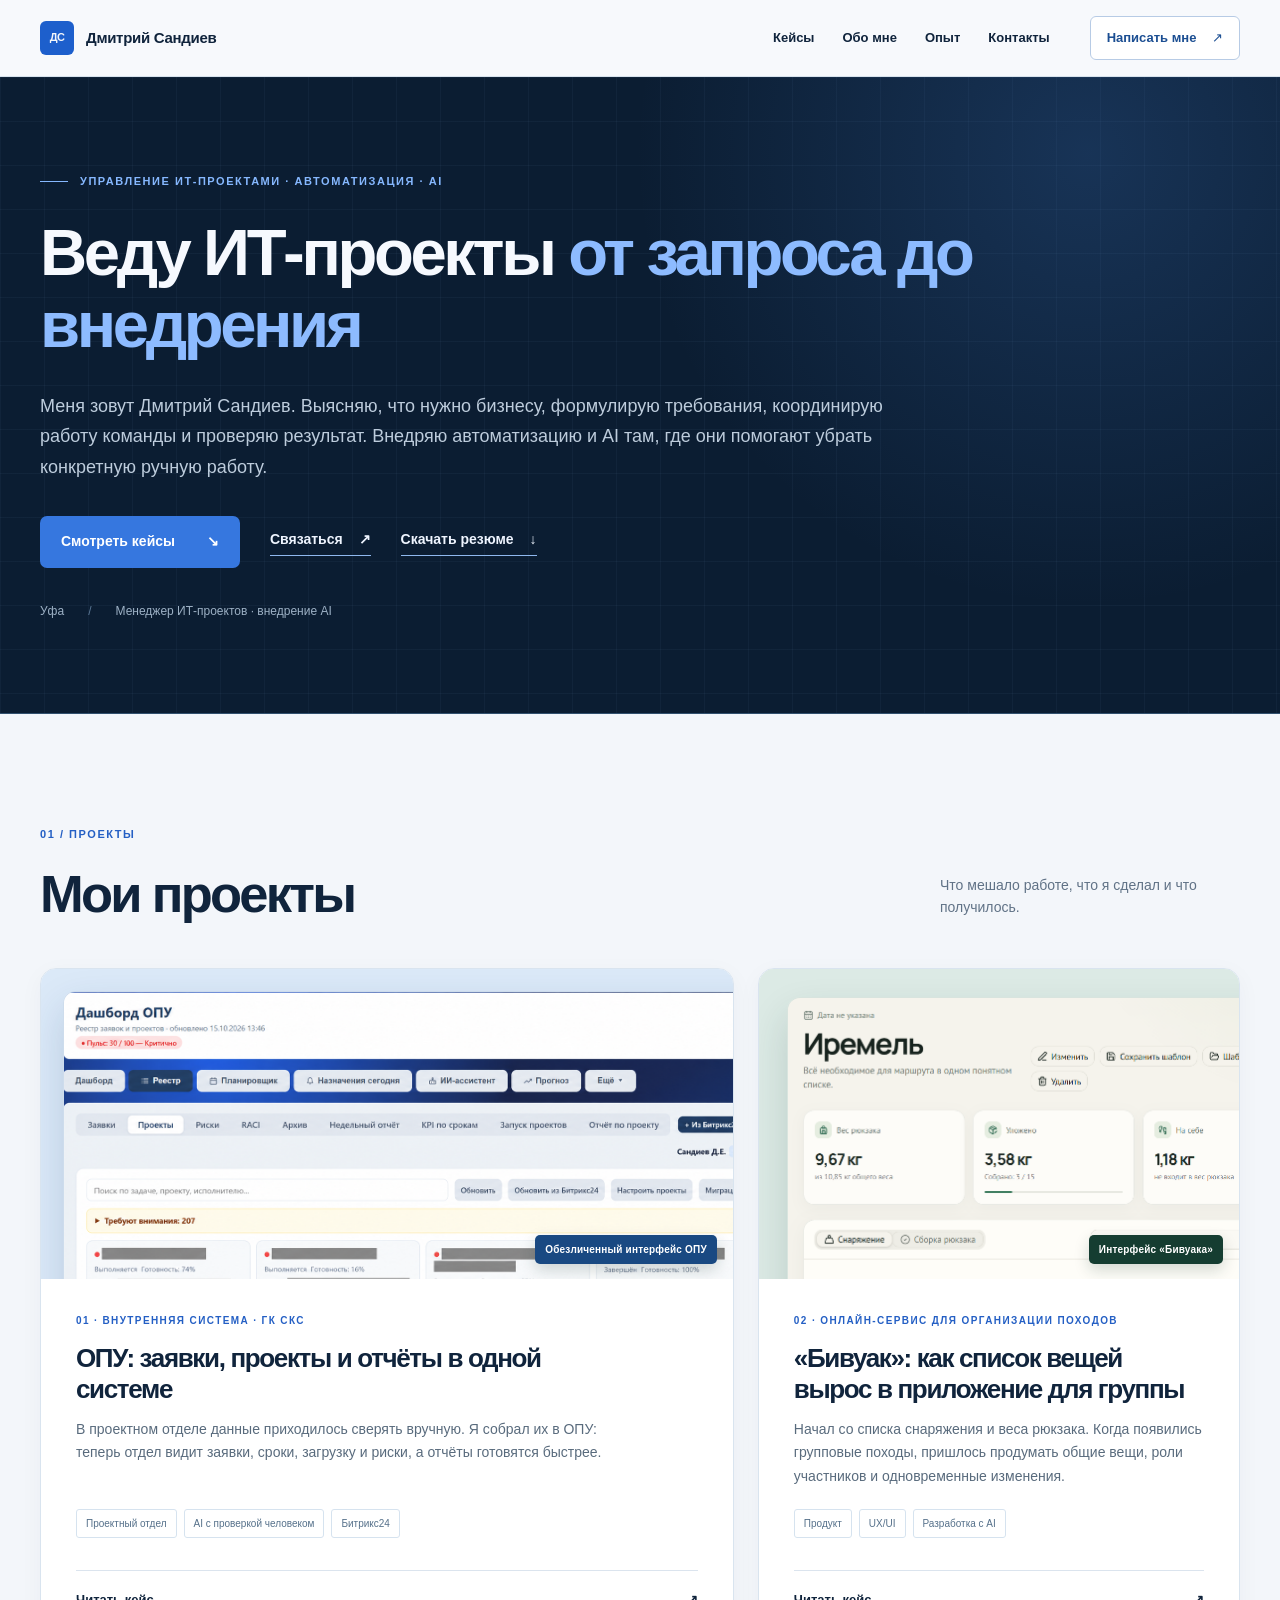
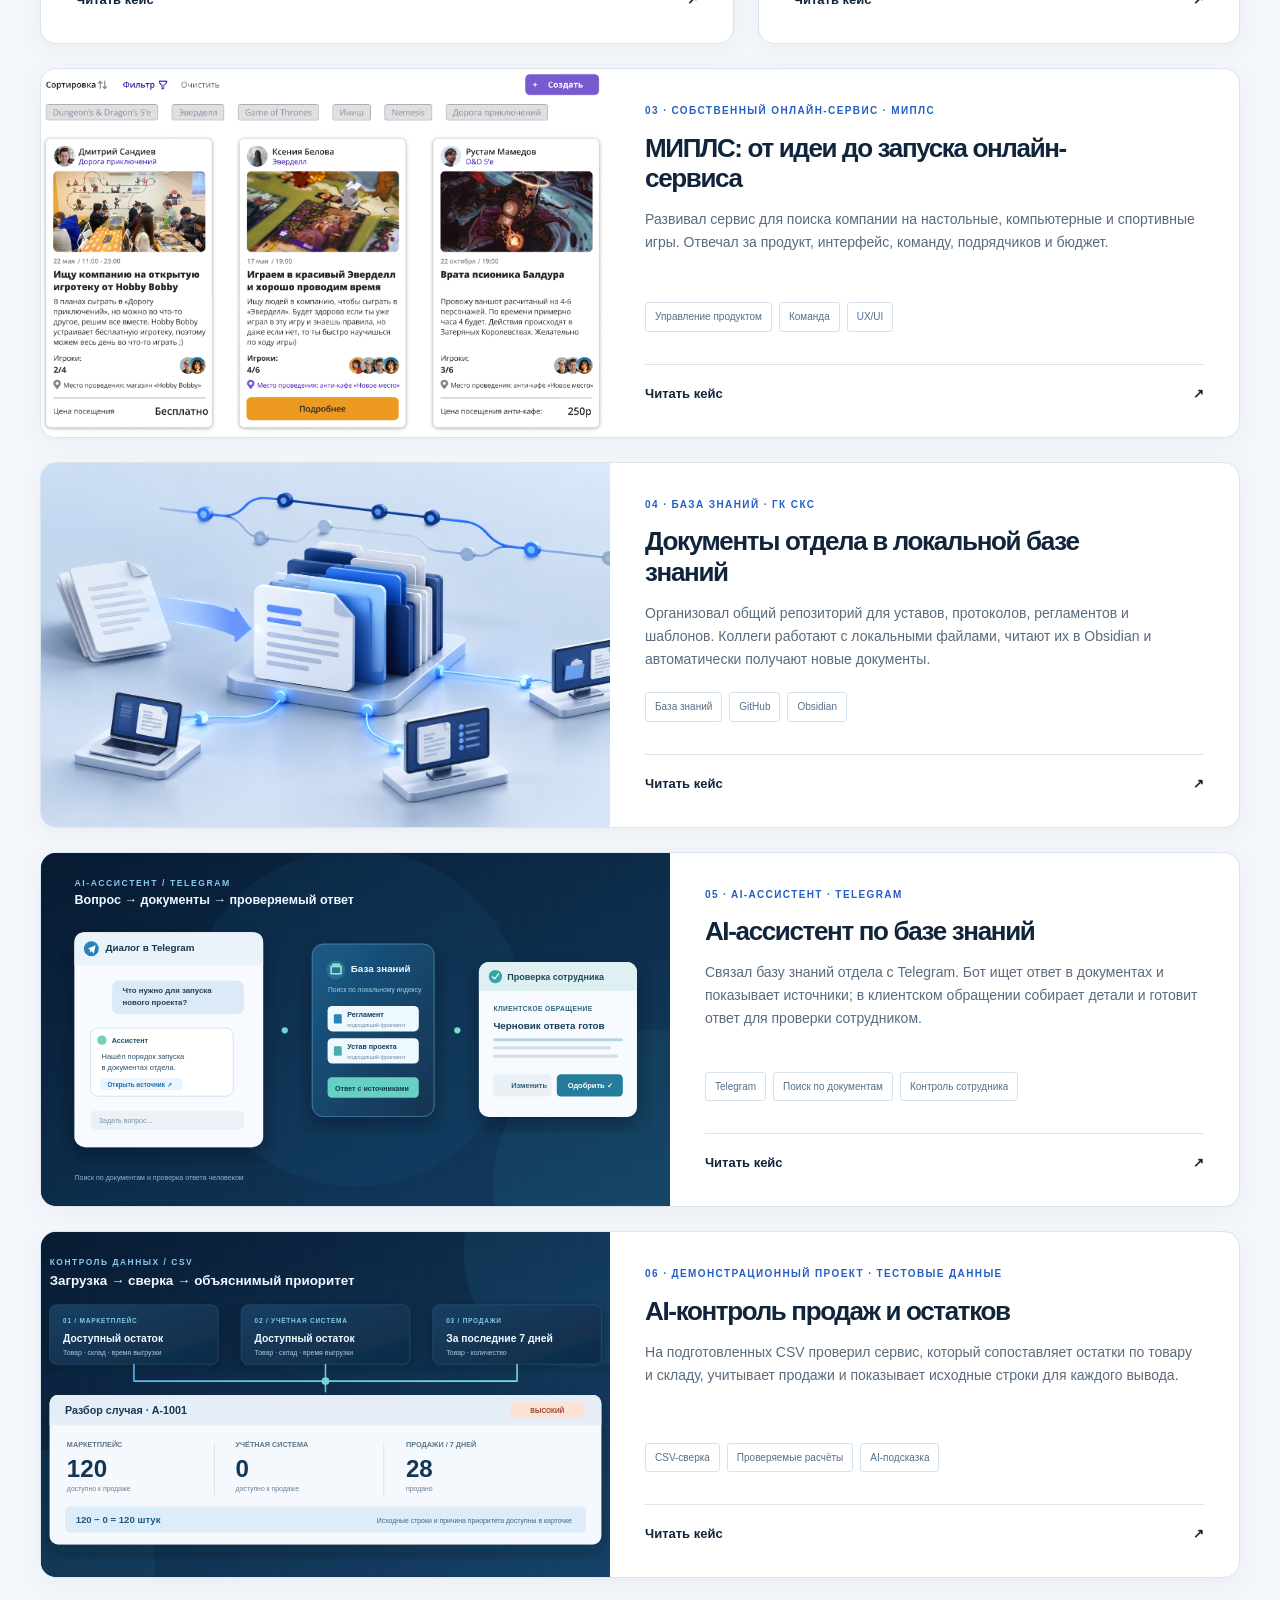
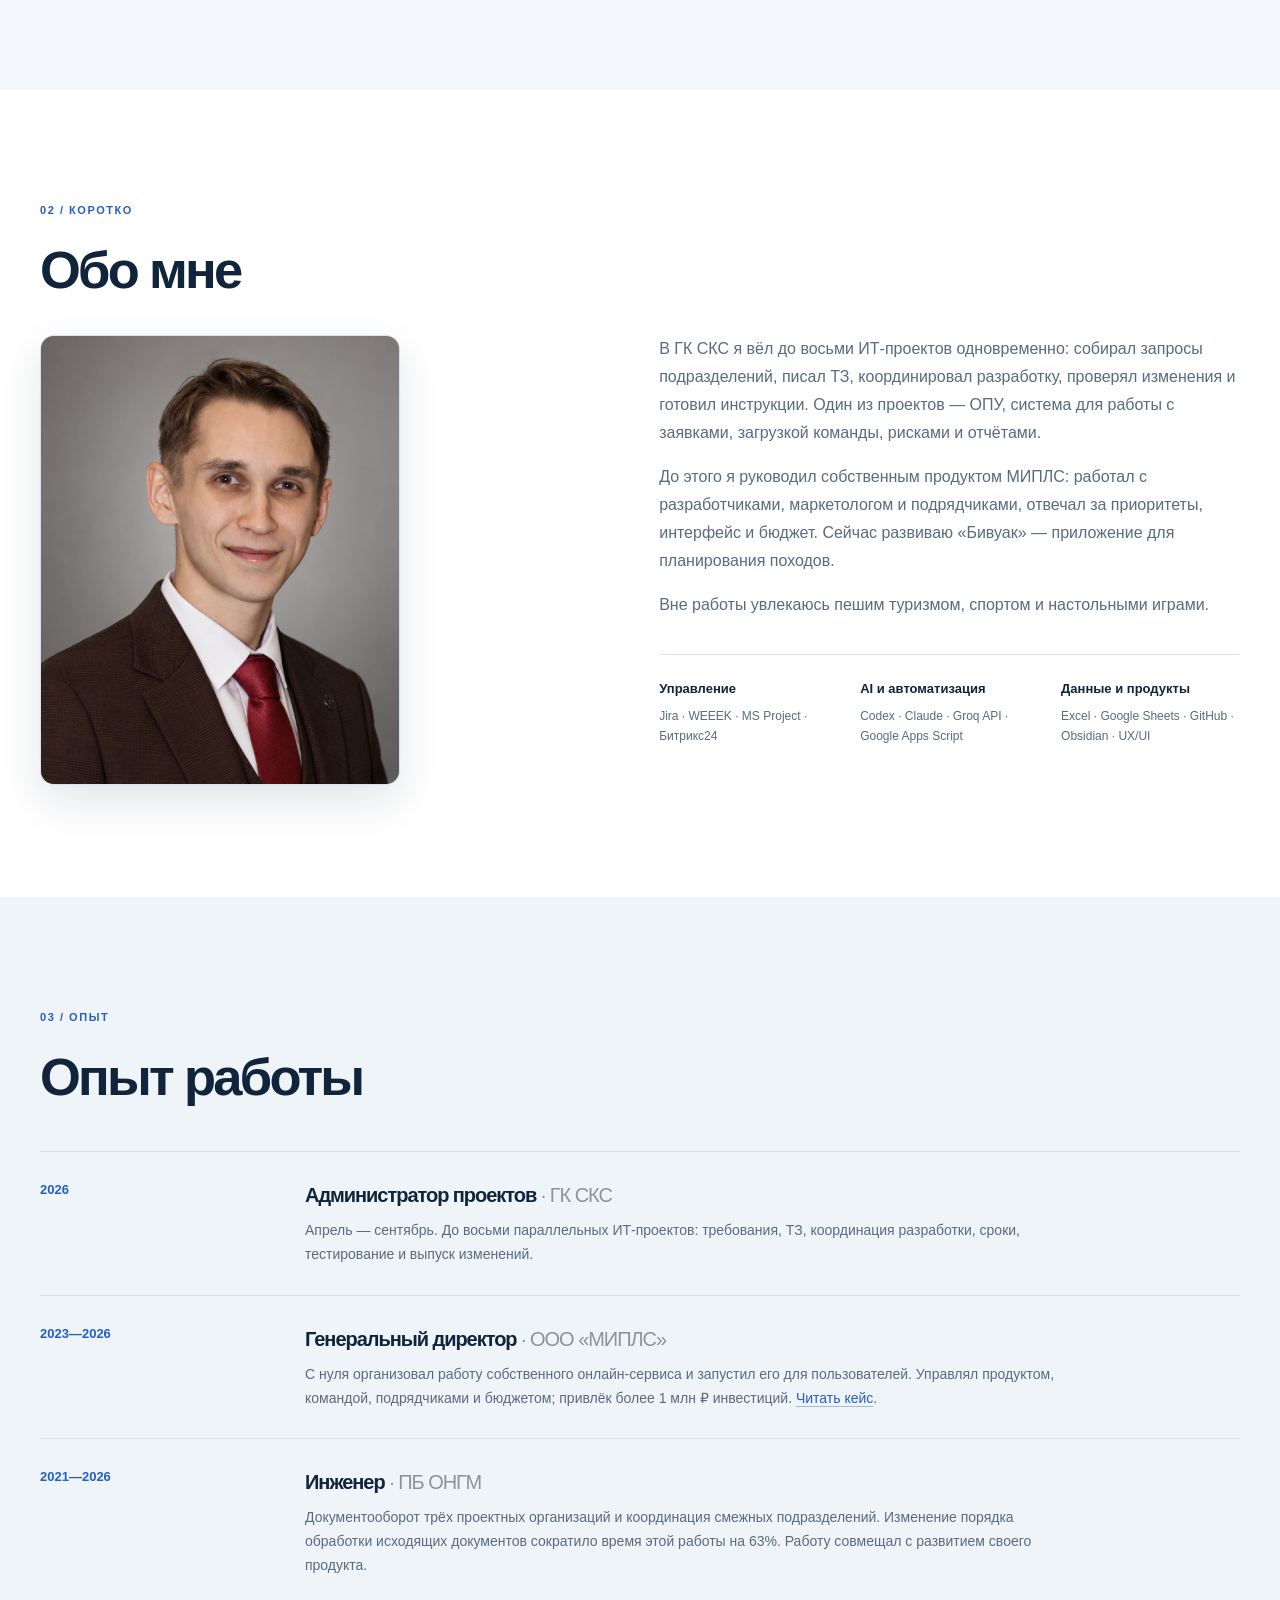
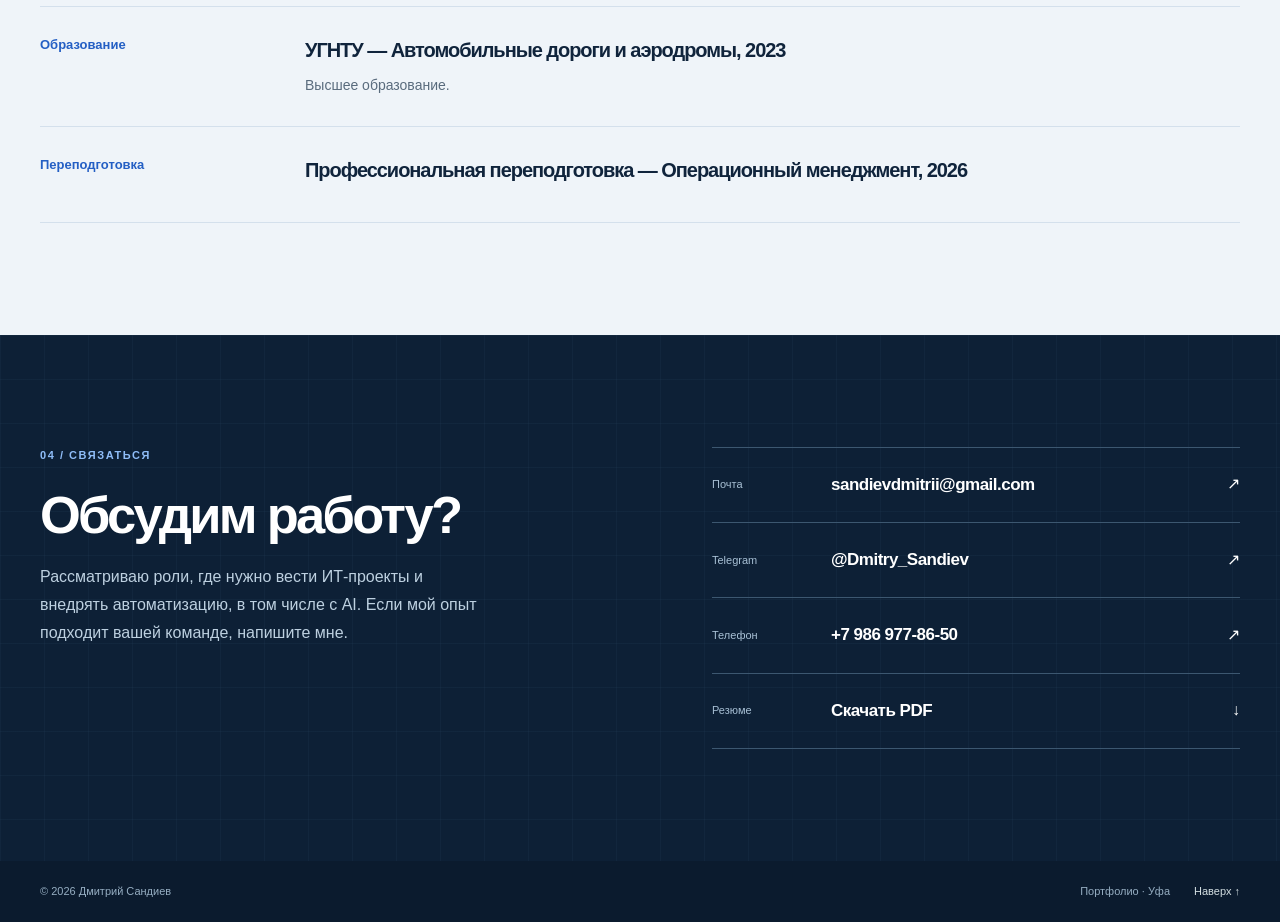
==== commit 2ca9f21d: "Refine MIPLS launch wording" ====
--- a/index.html
+++ b/index.html
@@ -48,7 +48,7 @@
           </article>
           <article class="case-card case-card-mipls">
             <div class="case-art case-art-mipls"><img src="mipls-events.png" alt="Интерфейс МИПЛС: карточки игр и мероприятий" width="845" height="546" loading="lazy" decoding="async"></div>
-            <div class="case-content"><p class="case-type">03 · Собственный онлайн-сервис · МИПЛС</p><h3>МИПЛС: от идеи до запущенного сервиса</h3><p>Развивал сервис для поиска компании на настольные, компьютерные и спортивные игры. Отвечал за продукт, интерфейс, команду, подрядчиков и бюджет.</p><div class="case-tags"><span>Управление продуктом</span><span>Команда</span><span>UX/UI</span></div><a class="case-link" href="case-mipls.html">Читать кейс <span aria-hidden="true">↗</span></a></div>
+            <div class="case-content"><p class="case-type">03 · Собственный онлайн-сервис · МИПЛС</p><h3>МИПЛС: от идеи до запуска онлайн-сервиса</h3><p>Развивал сервис для поиска компании на настольные, компьютерные и спортивные игры. Отвечал за продукт, интерфейс, команду, подрядчиков и бюджет.</p><div class="case-tags"><span>Управление продуктом</span><span>Команда</span><span>UX/UI</span></div><a class="case-link" href="case-mipls.html">Читать кейс <span aria-hidden="true">↗</span></a></div>
           </article>
           <article class="case-card case-card-knowledge">
             <div class="case-art case-art-knowledge"><img src="knowledge-base-illustration.png" alt="Концептуальная иллюстрация: документы отдела, общие версии и локальные копии на компьютерах коллег" width="1672" height="941" loading="lazy" decoding="async"></div>
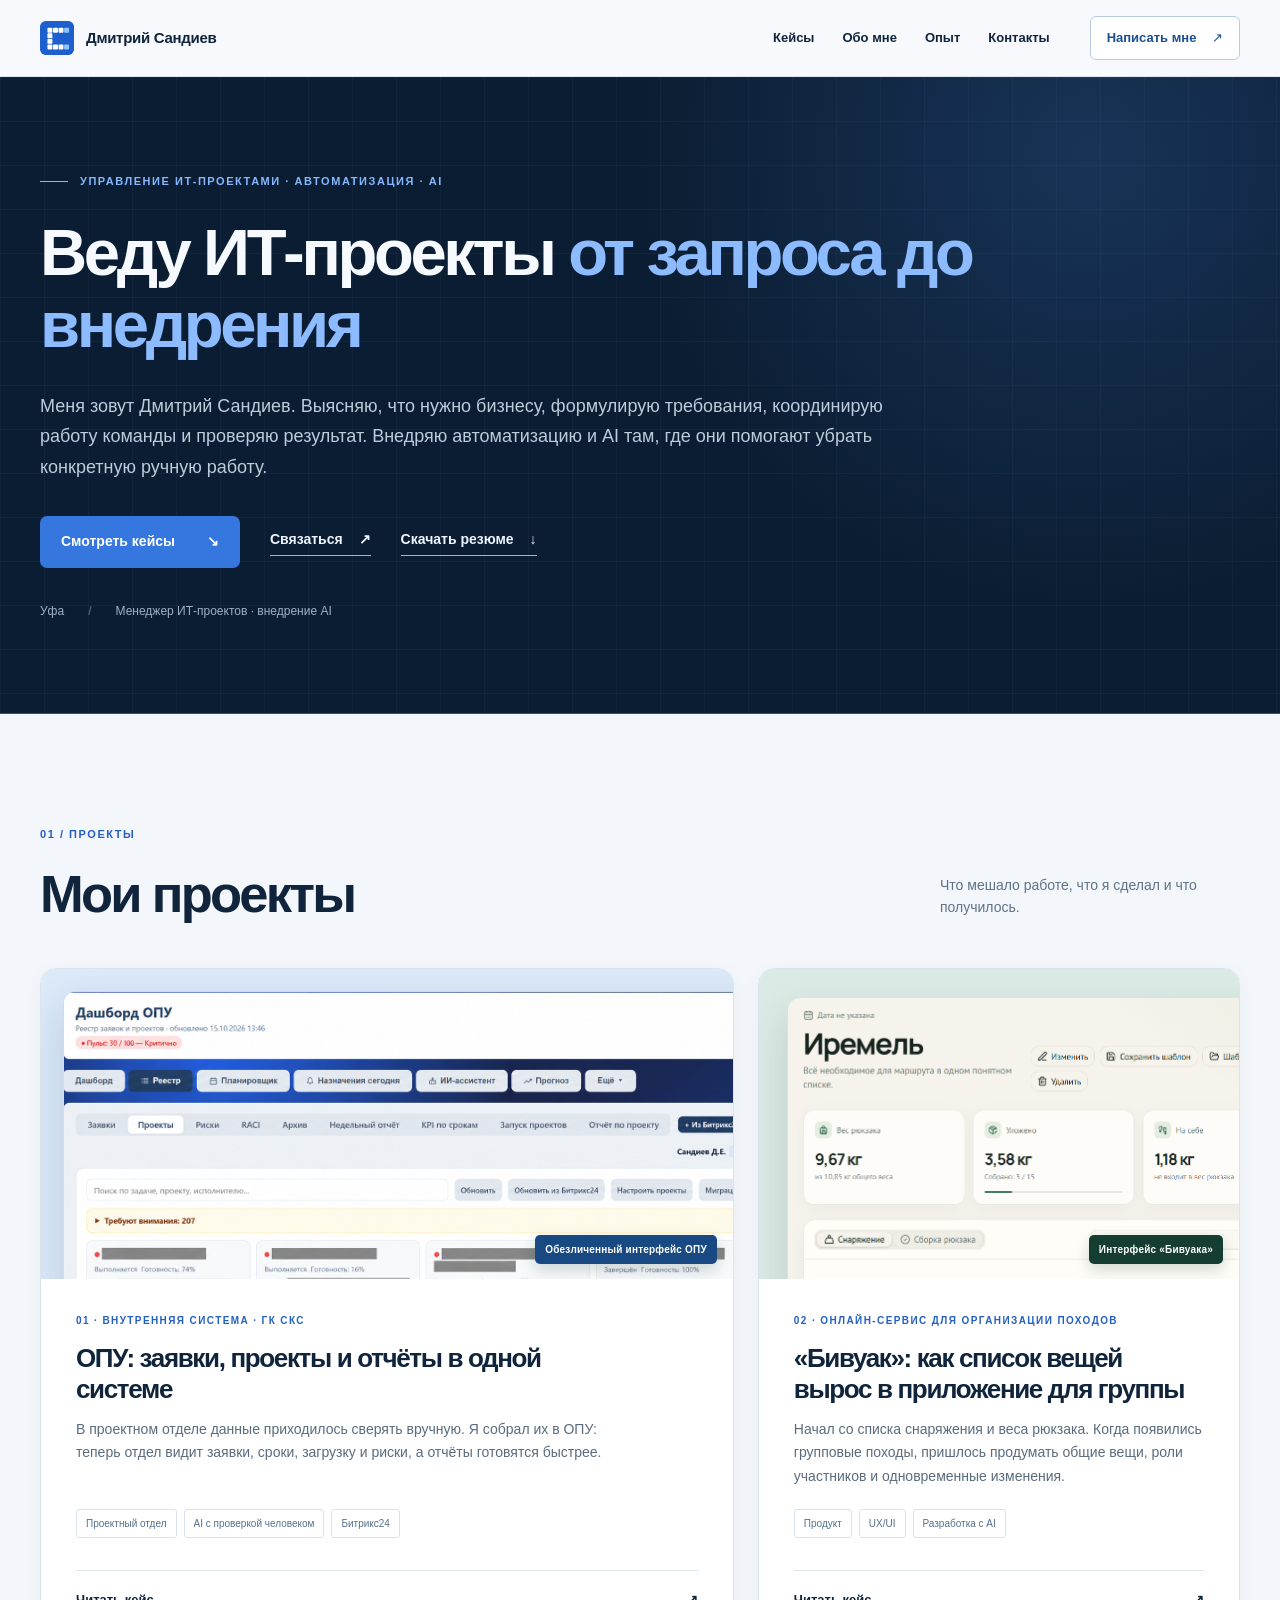
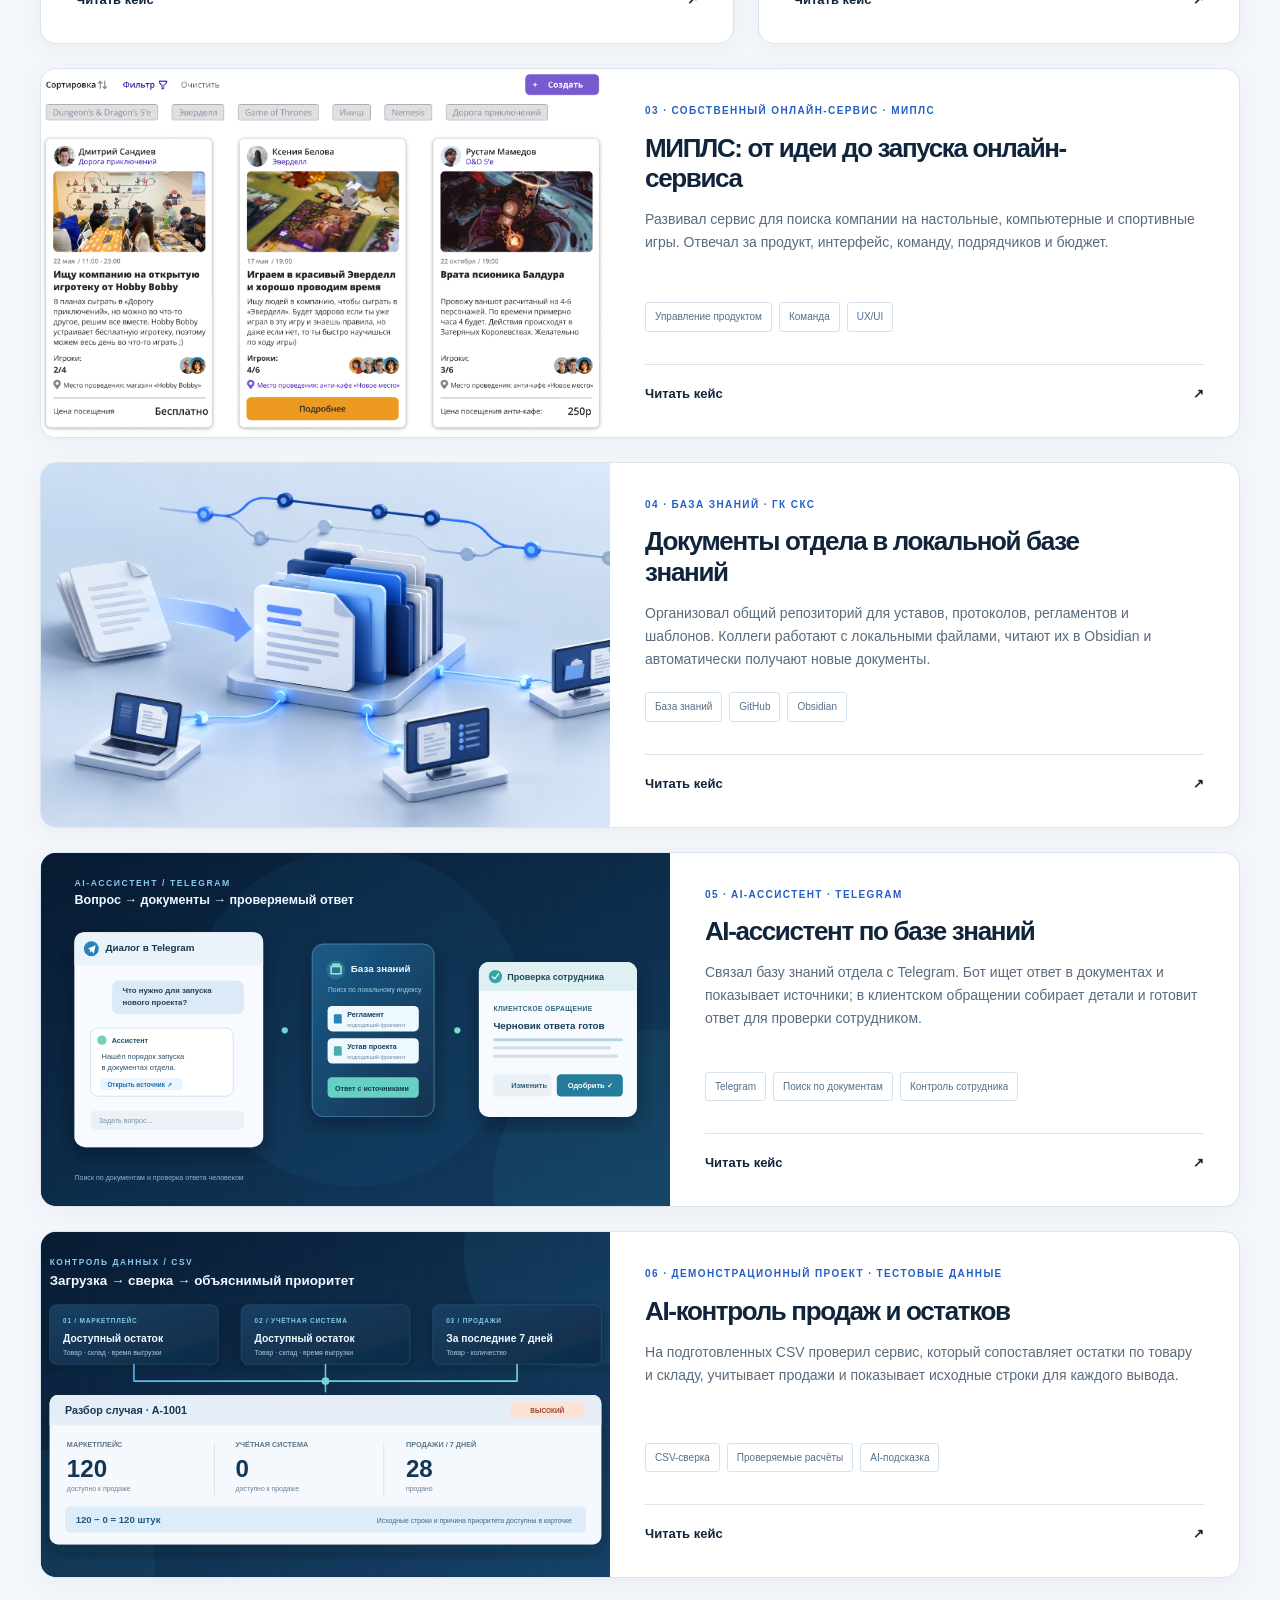
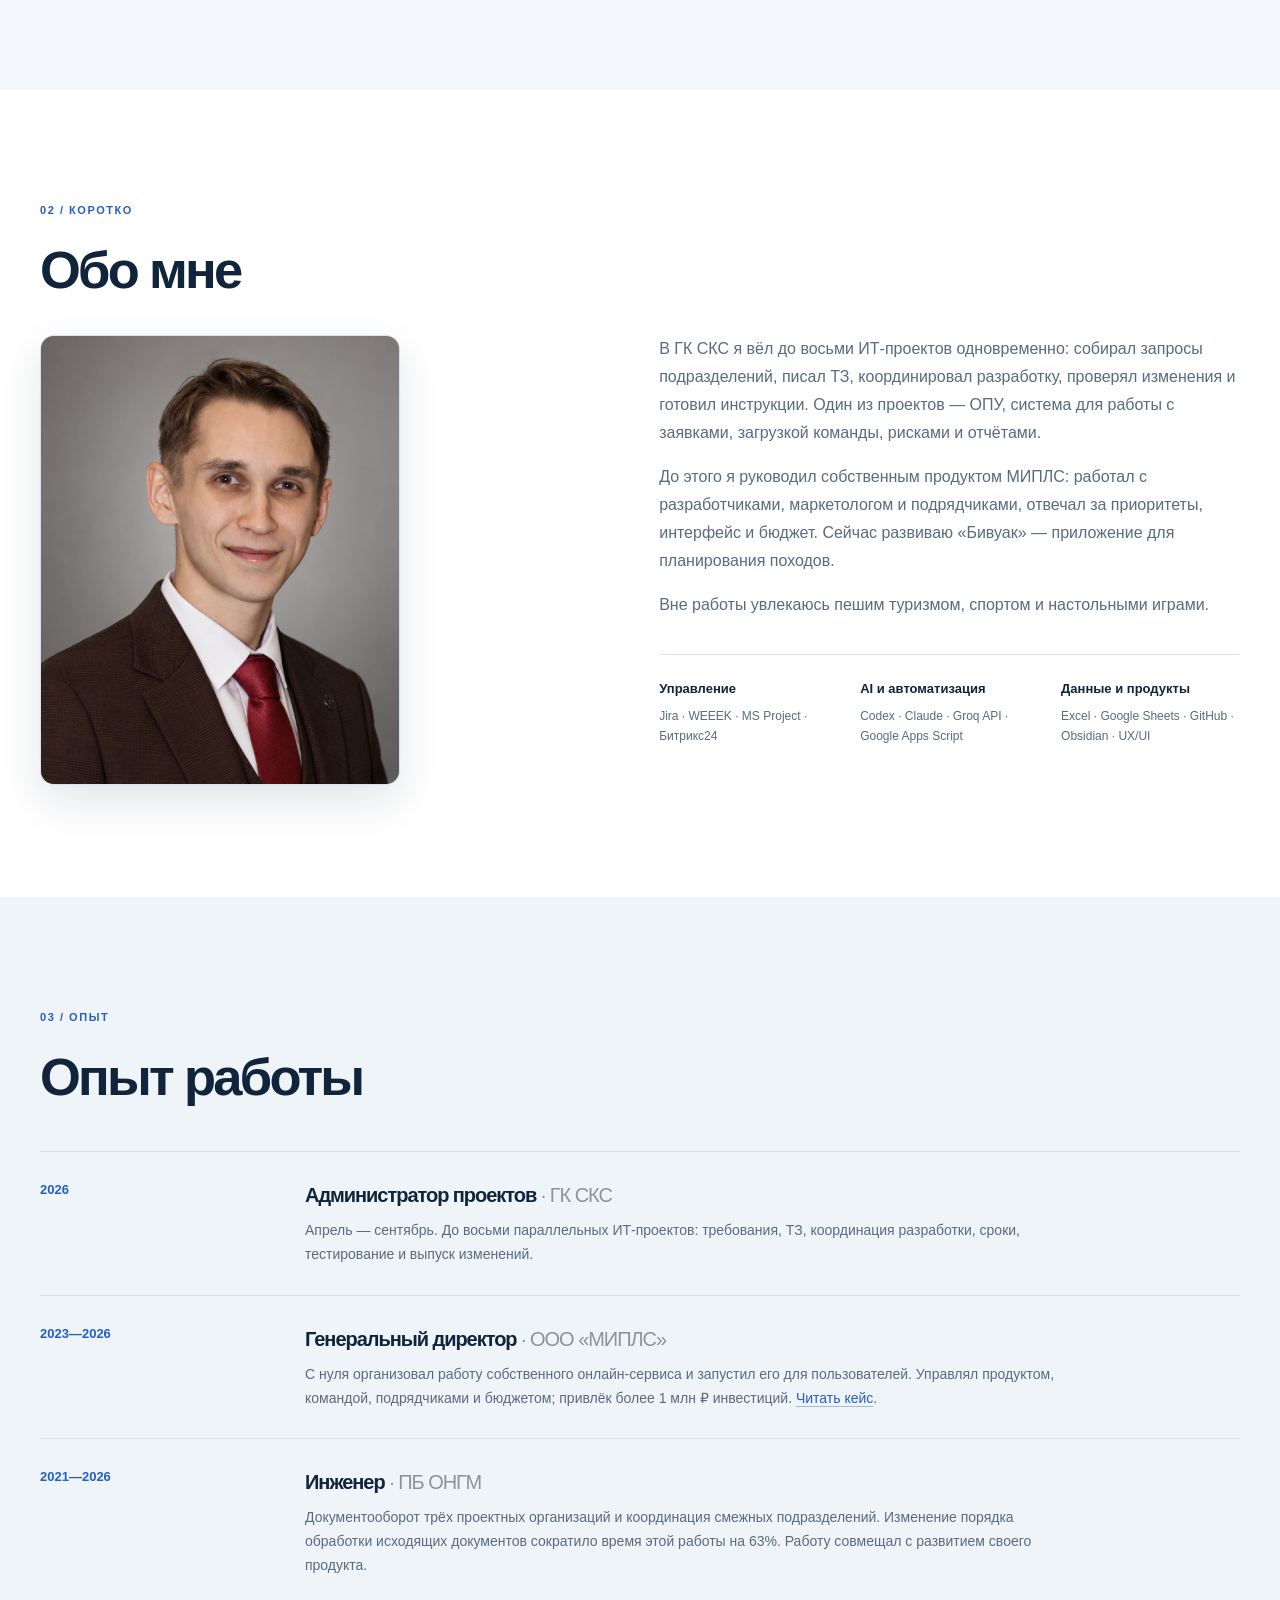
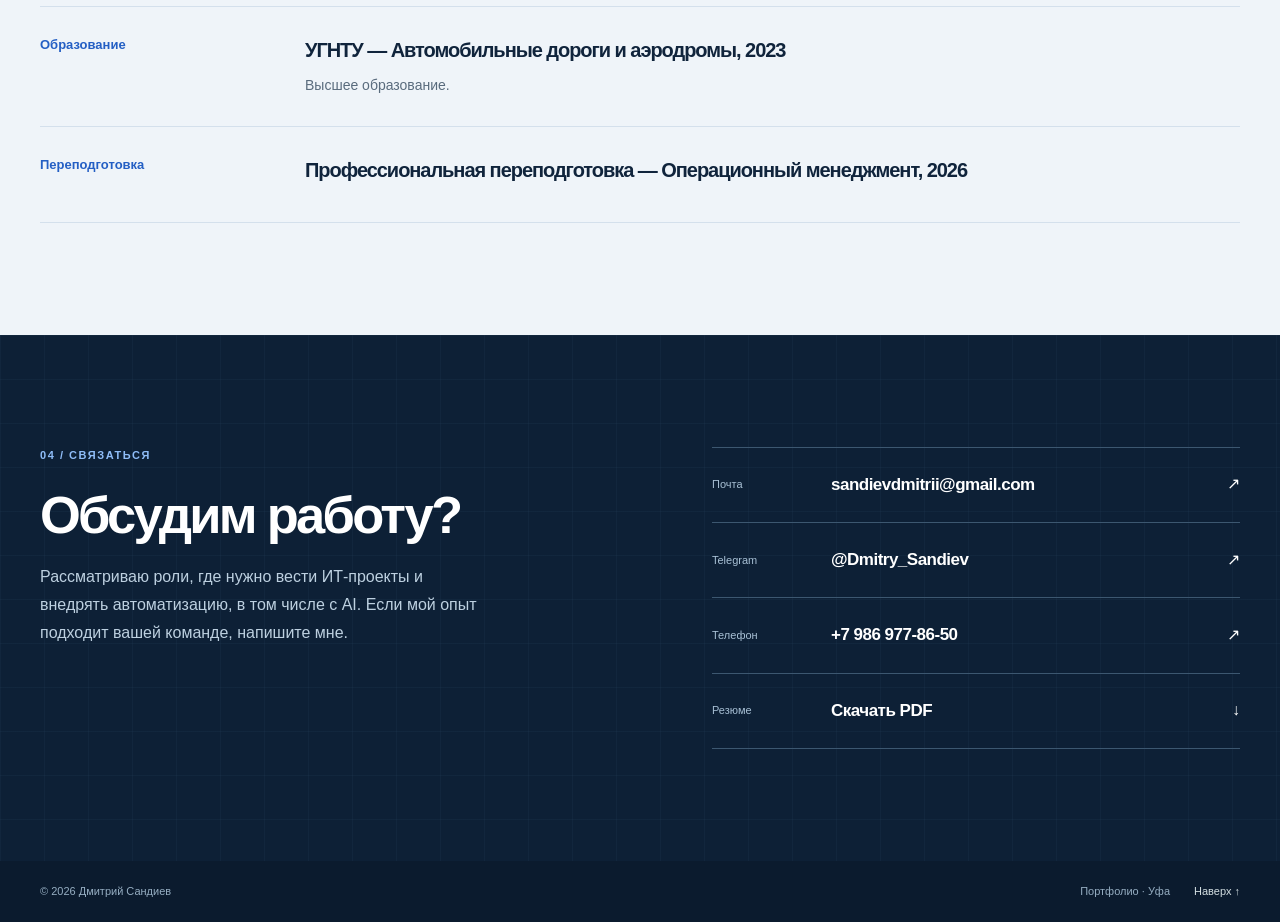
==== commit e0af1134: "Add aligned modular logo across portfolio" ====
--- a/index.html
+++ b/index.html
@@ -6,14 +6,14 @@
   <meta name="theme-color" content="#0b1d32">
   <meta name="description" content="Дмитрий Сандиев — управление ИТ-проектами и внедрение AI. Кейсы: ОПУ, МИПЛС, «Бивуак», база знаний, AI-ассистент и сверка остатков.">
   <title>Дмитрий Сандиев — управление ИТ-проектами и внедрение AI</title>
-  <link rel="icon" href="favicon.svg" type="image/svg+xml">
+  <link rel="icon" href="favicon.svg?v=2" type="image/svg+xml">
   <link rel="stylesheet" href="styles.css">
 </head>
 <body>
   <a class="skip-link" href="#main">К содержанию</a>
   <header class="site-header">
     <div class="container header-inner">
-      <a class="brand" href="index.html" aria-label="Дмитрий Сандиев — главная"><span class="brand-mark">ДС</span><span>Дмитрий Сандиев</span></a>
+      <a class="brand" href="index.html" aria-label="Дмитрий Сандиев — главная"><img class="brand-mark" src="favicon.svg?v=2" alt=""><span>Дмитрий Сандиев</span></a>
       <nav class="main-nav" aria-label="Основная навигация">
         <a href="#cases">Кейсы</a><a href="#about">Обо мне</a><a href="#experience">Опыт</a><a href="#contact">Контакты</a>
       </nav>
--- a/styles.css
+++ b/styles.css
@@ -19,6 +19,7 @@
 /* Digital product direction: restrained UI color and typography. */
 :root{--paper:#f3f6fa;--white:#fff;--ink:#10243c;--muted:#596b7d;--line:#dbe4ee;--accent:#3978e1;--accent-dark:#245fc4;--navy:#0d2036;--navy-2:#193753;--sage:#e4eef8;--cream:#e9f0f8;--radius:16px;--shadow:0 22px 55px rgba(16,42,71,.12)}
 body{background:var(--paper)}h1,h2,h3{letter-spacing:-.052em}h1 em,h2 em{font-family:inherit;font-style:normal;font-weight:670;letter-spacing:-.052em}.site-header{background:rgba(247,249,252,.95);border-bottom-color:#d8e3ed}.brand-mark{background:#1d5fcc;border-radius:6px}.header-contact{border-color:#b7cbe5;color:#1b4e92;background:#fff}.header-contact:hover{background:#1d5fcc;border-color:#1d5fcc;color:#fff}.main-nav a:hover,.text-link:hover,.footer-inner a:hover{color:#468aff}.eyebrow,.section-kicker,.case-type{color:var(--accent-dark);letter-spacing:.14em}
+.brand-mark{display:block;object-fit:contain;flex:none}
 .hero{position:relative;background-color:#0b1d32;background-image:radial-gradient(circle at 85% 12%,rgba(64,123,203,.24),transparent 37%),linear-gradient(rgba(131,169,209,.055) 1px,transparent 1px),linear-gradient(90deg,rgba(131,169,209,.055) 1px,transparent 1px);background-size:auto,44px 44px,44px 44px;color:#f6f9fe;border-bottom:1px solid #31506e}.hero h1{font-weight:670}.hero h1 em{color:#8dbbff}.hero-lead{color:#bdccdc}.hero .eyebrow{color:#86b8ff}.hero .eyebrow-line{background:#86b8ff}.hero-meta{color:#9db1c5}.hero-meta span+span:before{color:#5b7896}.hero .text-link{color:#eff5ff;border-bottom-color:#8fb8ee}.hero .button-primary{background:#3677df;color:#fff}.hero .button-primary:hover{background:#5691ef}.hero-panel{transform:none;border:1px solid #3b6186;background:linear-gradient(145deg,#173651,#10283f);box-shadow:0 24px 65px rgba(0,0,0,.24)}.hero-panel:before{inset:10px -10px -10px 10px;border-color:rgba(132,181,237,.3)}.panel-top{color:#9dbad5;border-bottom-color:#355671}.process-row{border-bottom-color:#33516b}.process-num{color:#7bb3ff;font-family:inherit;font-size:15px;font-weight:750}.process-row small{color:#9db4c7}.panel-bottom{color:#b7c9d9;border-top-color:#355671}.panel-signal{background:#58a8ee;box-shadow:0 0 0 4px rgba(88,168,238,.16)}
 .proof-strip{background:#152b44;color:#f6f9fc;border-color:#274664}.proof-item{border-right-color:#39566e}.proof-item span,.proof-note{color:#aec1d3}.proof-note{font-size:12px}.cases-section{background:#f3f6fa}.section-heading>p{color:#607286}.case-card{border-color:#d9e4ef;box-shadow:0 6px 24px rgba(22,49,80,.04)}.case-card:hover{box-shadow:0 24px 50px rgba(22,49,80,.13)}.case-art-opu{background-color:#dbe9f8;background-image:linear-gradient(rgba(42,101,165,.05) 1px,transparent 1px),linear-gradient(90deg,rgba(42,101,165,.05) 1px,transparent 1px);background-size:24px 24px}.opu-art-side{background:#173553}.skeleton-line.wide{background:#70a8ef}.art-stat{background:#f1f6fb;border-color:#e1eaf3}.art-stat b{color:#285a90}.art-bars i{background:#74a6dc}.art-bars i:nth-child(2),.art-bars i:nth-child(5){background:#66bbcc}.case-art-bivuak{background:#dfebef}.bivuak-orbit{border-color:#a6c3cf}.bivuak-phone{border-color:#204356;box-shadow:12px 19px 35px rgba(25,66,85,.22)}.phone-progress span{background:#4189bd}.phone-weight{color:#286f89}.case-tags span{border-color:#d6e3ef;color:#55708a}.case-link{border-top-color:#dbe4ee}.case-link:hover{color:var(--accent-dark)}
 .approach-section{background:#eaf1f8;border-color:#d6e2ee}.approach-list,.approach-list li{border-color:#cbdbea}.approach-list li>span{font-family:inherit;font-size:15px;font-weight:750;color:var(--accent-dark)}.about-section{background:#fff}.experience-section{background:#eff4f9}.timeline,.timeline-row{border-color:#d4e0ec}.timeline-date{color:var(--accent-dark)}.contact-section{background-color:#0d2036;background-image:linear-gradient(rgba(131,169,209,.045) 1px,transparent 1px),linear-gradient(90deg,rgba(131,169,209,.045) 1px,transparent 1px);background-size:44px 44px}.contact-section .section-kicker{color:#8fbdf8}.contact-section h2 em{color:#9fc9ff}.contact-section p:not(.section-kicker){color:#bdd0e0}.contact-links,.contact-links a,.resume-note{border-color:#3c5770}.contact-links a>span:first-child,.resume-note>span{color:#a8c0d5}.contact-links a:hover strong{color:#a4caff}.resume-note small{color:#bdd0e0}.site-footer{background:#0b1b2e;color:#96aec2}.metric-card{background:#113354;border:1px solid #2c668f}.metric-card span{color:#b6cfe1}.note-card{border-color:#dbe5ef}.flow-diagram div{border-color:#dbe5ef}.related-cta{background:#e8f0f8}
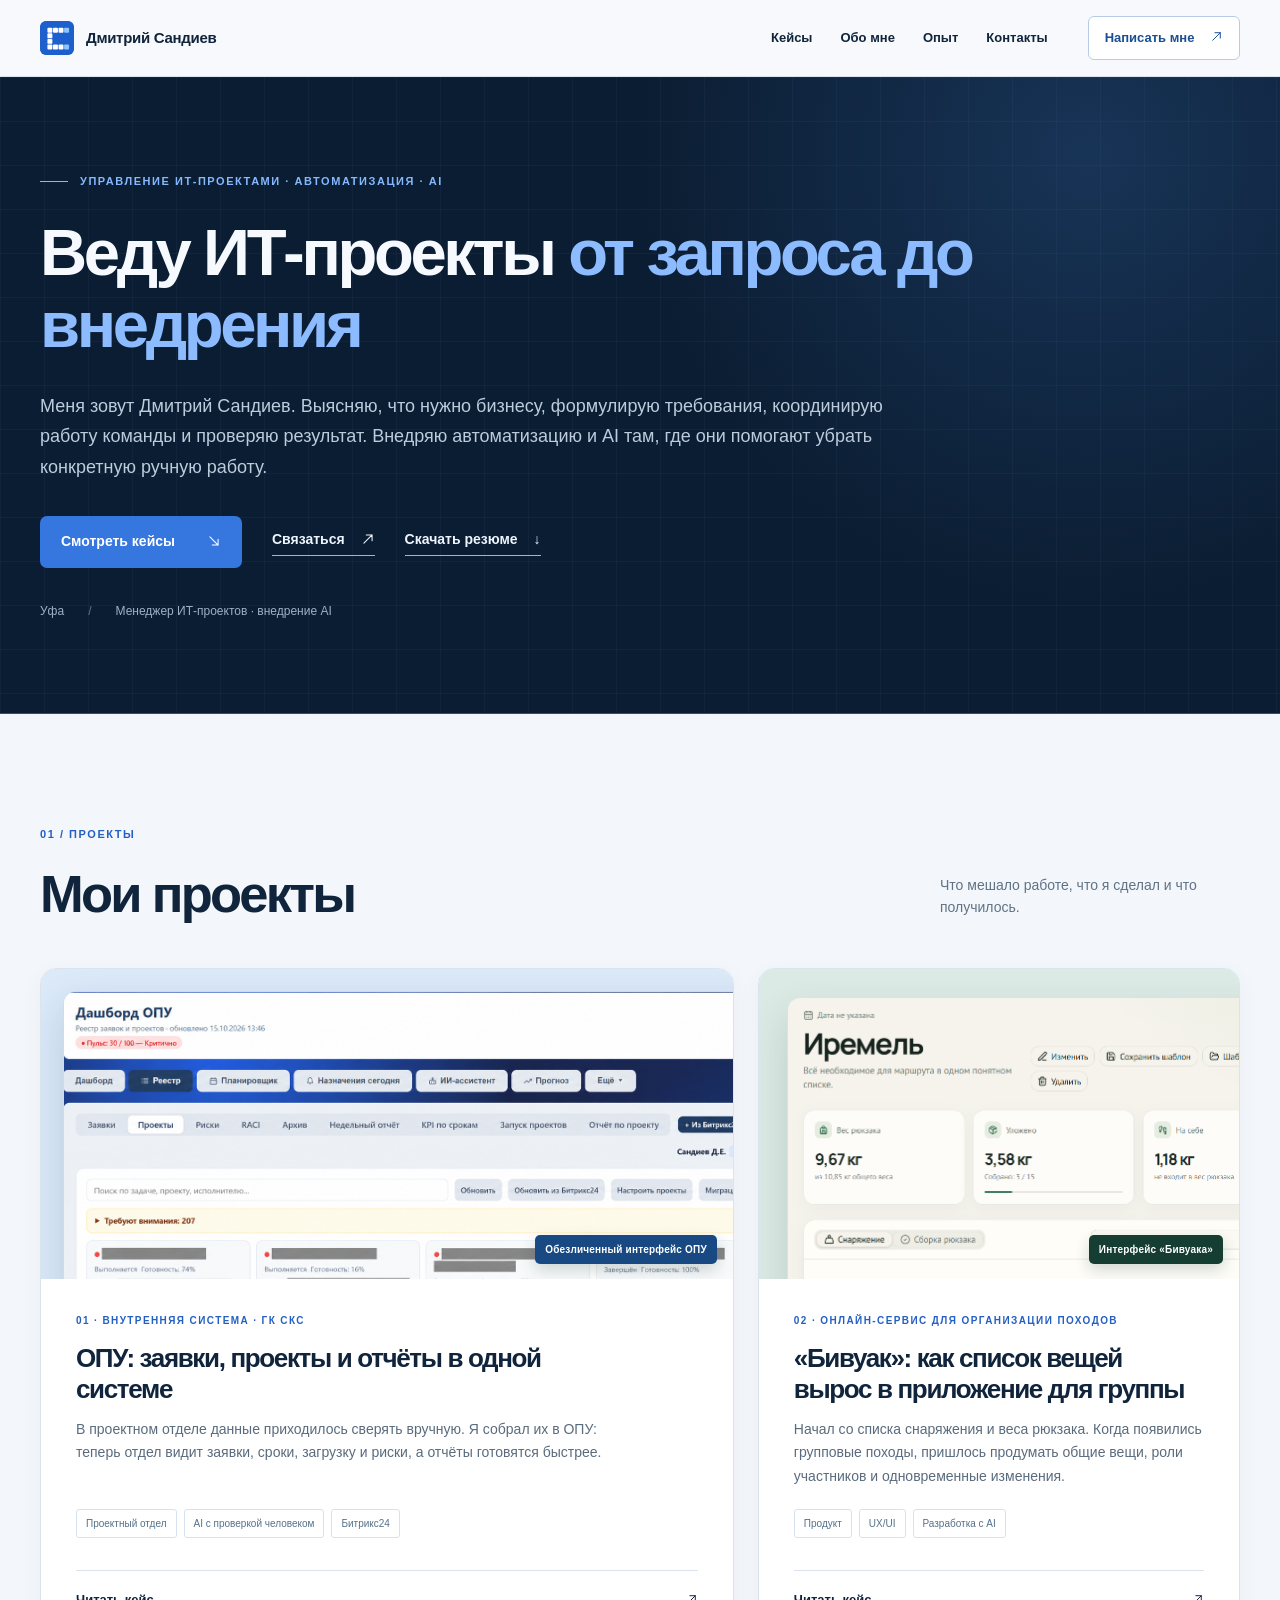
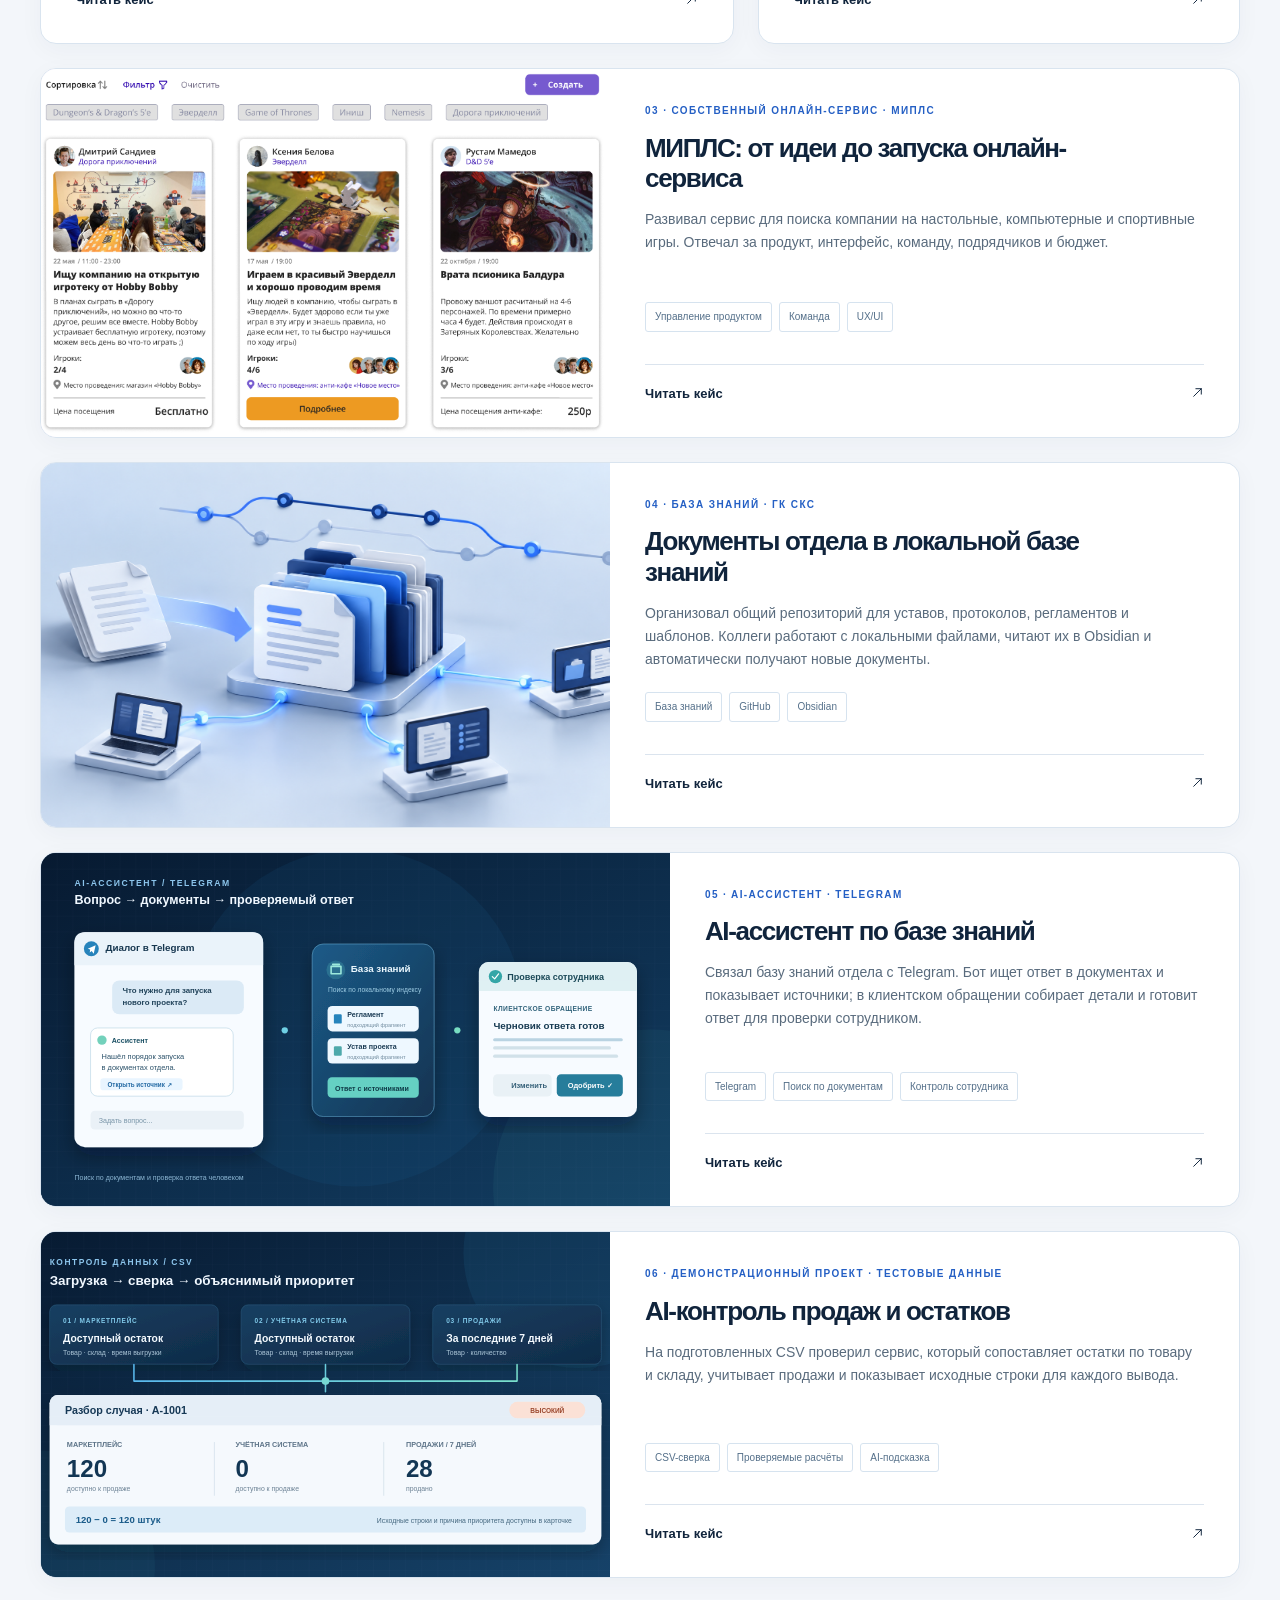
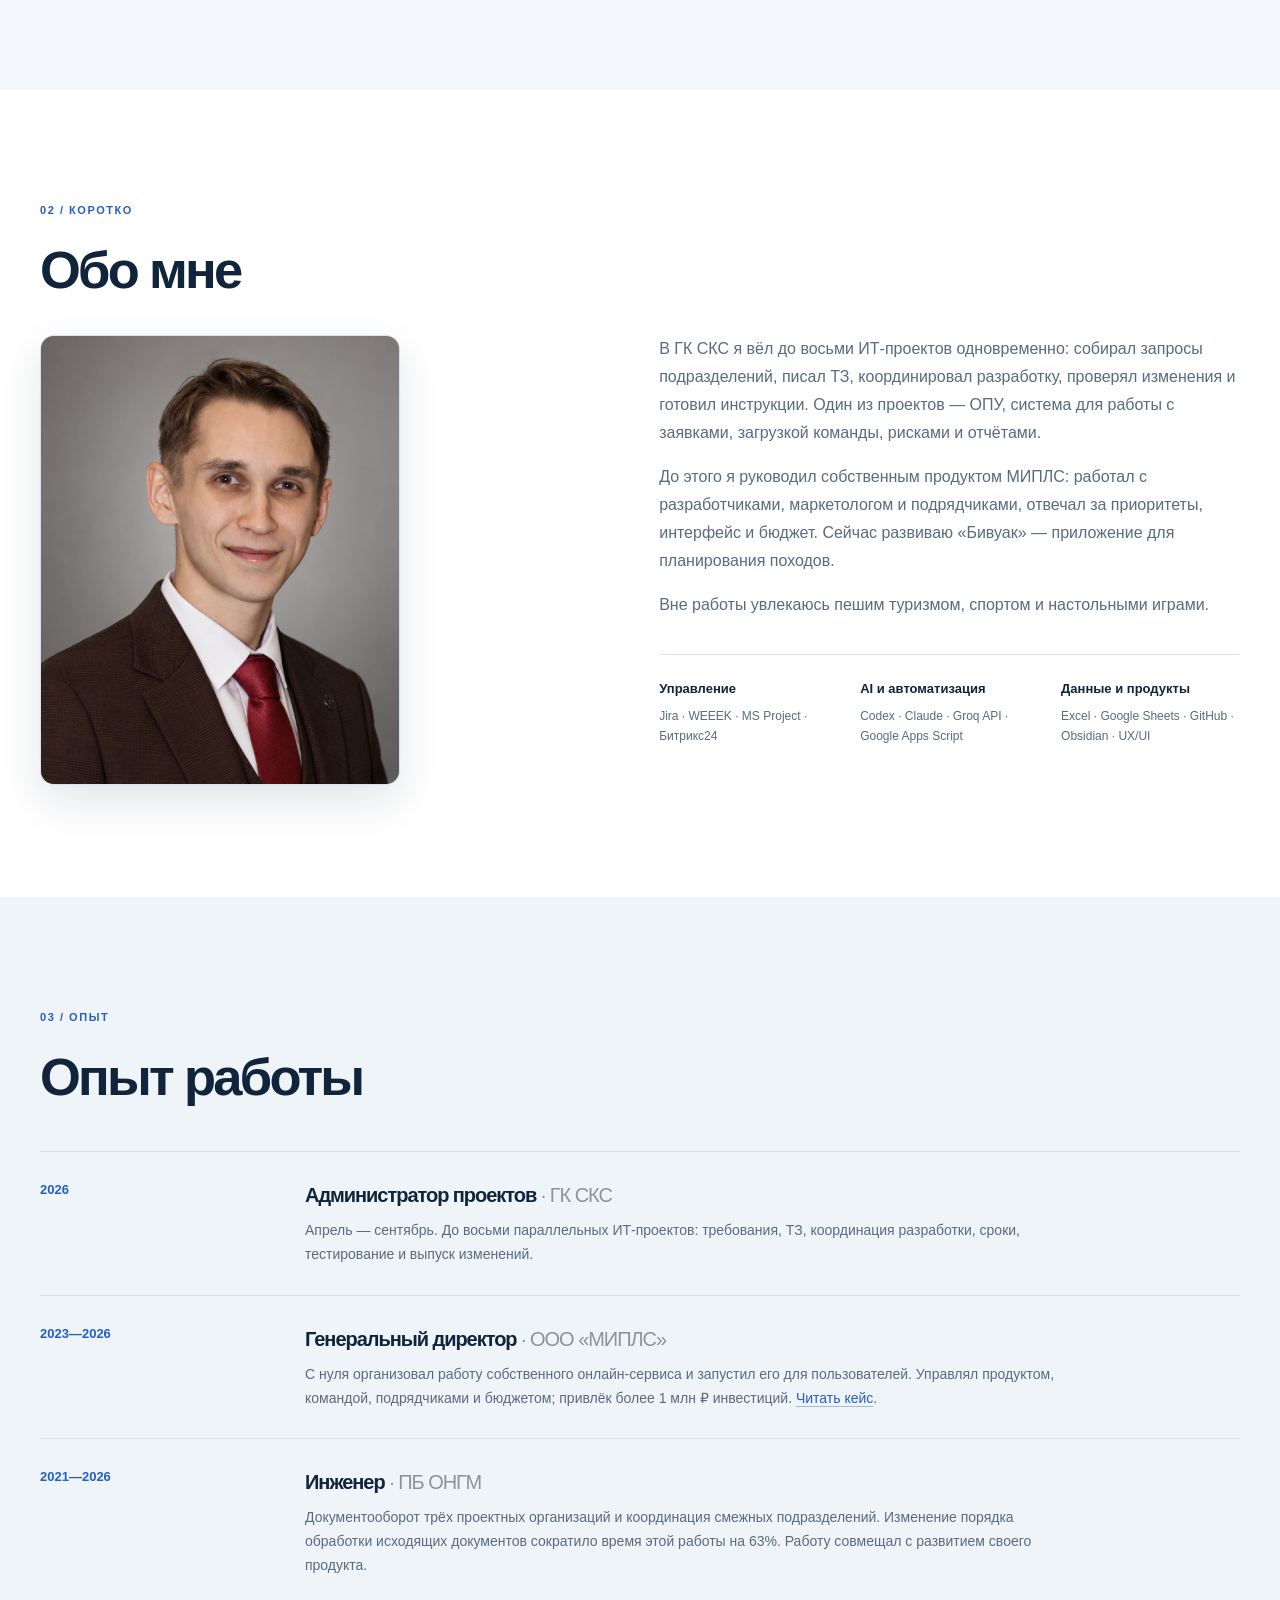
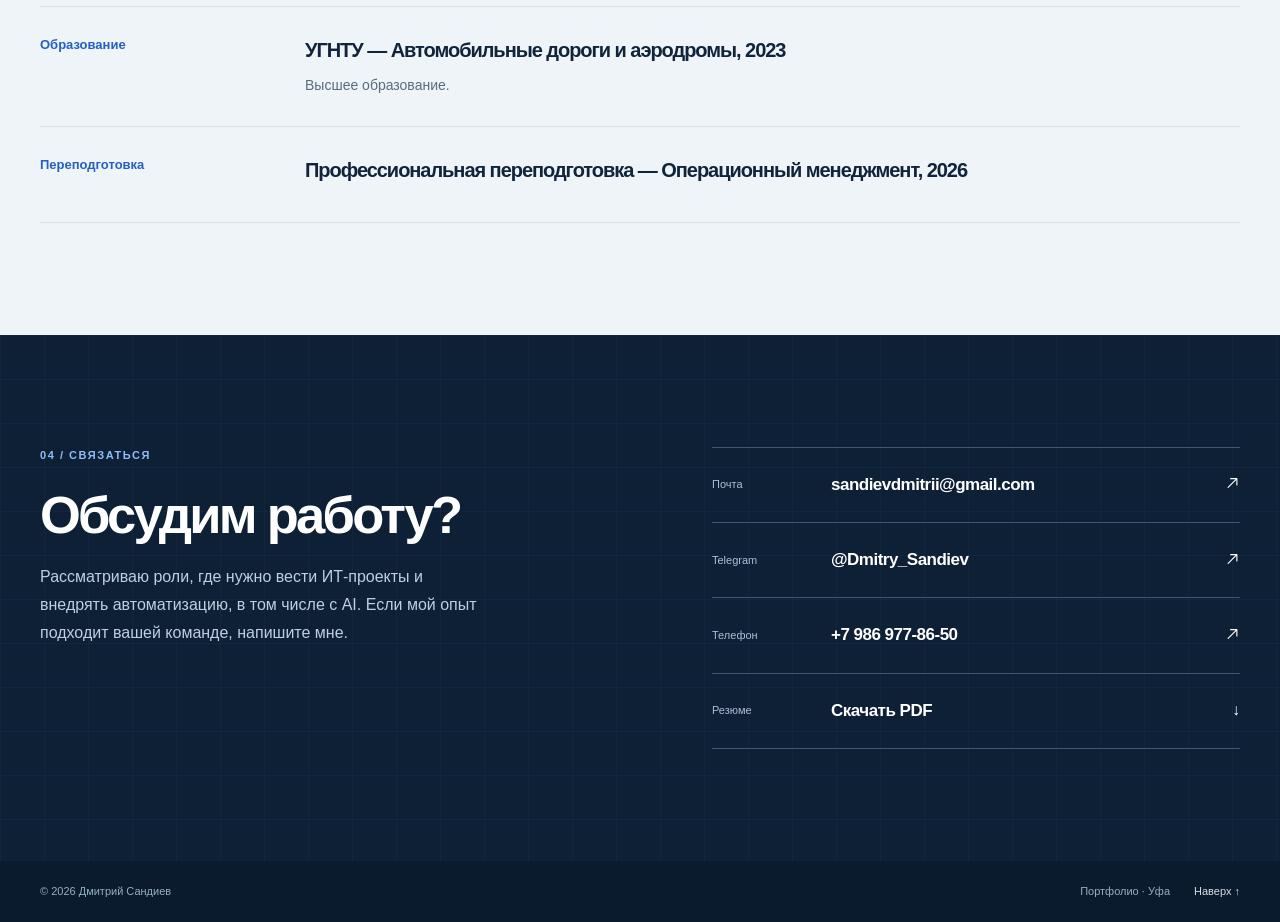
==== commit ad0cb3ff: "Use vector arrows for mobile links" ====
--- a/index.html
+++ b/index.html
@@ -6,6 +6,18 @@
   <meta name="theme-color" content="#0b1d32">
   <meta name="description" content="Дмитрий Сандиев — управление ИТ-проектами и внедрение AI. Кейсы: ОПУ, МИПЛС, «Бивуак», база знаний, AI-ассистент и сверка остатков.">
   <title>Дмитрий Сандиев — управление ИТ-проектами и внедрение AI</title>
+  <meta property="og:type" content="website">
+  <meta property="og:locale" content="ru_RU">
+  <meta property="og:site_name" content="Дмитрий Сандиев">
+  <meta property="og:title" content="Дмитрий Сандиев — управление ИТ-проектами и внедрение AI">
+  <meta property="og:description" content="Кейсы по управлению ИТ-проектами, автоматизации и внедрению AI.">
+  <meta property="og:url" content="https://dm-sandiev.ru/">
+  <meta property="og:image" content="https://dm-sandiev.ru/social-cover.png?v=1">
+  <meta property="og:image:type" content="image/png">
+  <meta property="og:image:width" content="1200">
+  <meta property="og:image:height" content="630">
+  <meta property="og:image:alt" content="Логотип и имя Дмитрия Сандиева">
+  <meta name="twitter:card" content="summary_large_image">
   <link rel="icon" href="favicon.svg?v=2" type="image/svg+xml">
   <link rel="stylesheet" href="styles.css">
 </head>
@@ -17,7 +29,7 @@
       <nav class="main-nav" aria-label="Основная навигация">
         <a href="#cases">Кейсы</a><a href="#about">Обо мне</a><a href="#experience">Опыт</a><a href="#contact">Контакты</a>
       </nav>
-      <a class="header-contact" href="mailto:sandievdmitrii@gmail.com">Написать мне <span aria-hidden="true">↗</span></a>
+      <a class="header-contact" href="mailto:sandievdmitrii@gmail.com">Написать мне <span aria-hidden="true"><svg class="icon-arrow" viewBox="0 0 24 24" aria-hidden="true" focusable="false"><path d="M5 19 19 5M9 5h10v10"/></svg></span></a>
     </div>
   </header>
 
@@ -28,7 +40,7 @@
           <p class="eyebrow"><span class="eyebrow-line"></span> Управление ИТ-проектами · автоматизация · AI</p>
           <h1>Веду ИТ-проекты <em>от запроса до внедрения</em></h1>
           <p class="hero-lead">Меня зовут Дмитрий Сандиев. Выясняю, что нужно бизнесу, формулирую требования, координирую работу команды и проверяю результат. Внедряю автоматизацию и AI там, где они помогают убрать конкретную ручную работу.</p>
-          <div class="hero-actions"><a class="button button-primary" href="#cases">Смотреть кейсы <span aria-hidden="true">↘</span></a><a class="text-link" href="#contact">Связаться <span aria-hidden="true">↗</span></a><a class="text-link" href="dmitry-sandiev-resume.pdf" download="Dmitry-Sandiev-Resume.pdf" type="application/pdf">Скачать резюме <span aria-hidden="true">↓</span></a></div>
+          <div class="hero-actions"><a class="button button-primary" href="#cases">Смотреть кейсы <span aria-hidden="true"><svg class="icon-arrow" viewBox="0 0 24 24" aria-hidden="true" focusable="false"><path d="M5 5 19 19M9 19h10V9"/></svg></span></a><a class="text-link" href="#contact">Связаться <span aria-hidden="true"><svg class="icon-arrow" viewBox="0 0 24 24" aria-hidden="true" focusable="false"><path d="M5 19 19 5M9 5h10v10"/></svg></span></a><a class="text-link" href="dmitry-sandiev-resume.pdf" download="Dmitry-Sandiev-Resume.pdf" type="application/pdf">Скачать резюме <span aria-hidden="true">↓</span></a></div>
           <div class="hero-meta"><span>Уфа</span><span>Менеджер ИТ-проектов · внедрение AI</span></div>
         </div>
       </div>
@@ -40,27 +52,27 @@
         <div class="case-grid">
           <article class="case-card case-card-featured">
             <div class="case-art case-art-opu-shot"><img src="opu-projects-redacted.png" alt="Обезличенный реестр проектов ОПУ с карточками и прогресс-барами" width="2011" height="782" loading="lazy" decoding="async"><span class="shot-corner-label">Обезличенный интерфейс ОПУ</span></div>
-            <div class="case-content"><p class="case-type">01 · Внутренняя система · ГК СКС</p><h3>ОПУ: заявки, проекты и отчёты в одной системе</h3><p>В проектном отделе данные приходилось сверять вручную. Я собрал их в ОПУ: теперь отдел видит заявки, сроки, загрузку и риски, а отчёты готовятся быстрее.</p><div class="case-tags"><span>Проектный отдел</span><span>AI с проверкой человеком</span><span>Битрикс24</span></div><a class="case-link" href="case-opu.html">Читать кейс <span aria-hidden="true">↗</span></a></div>
+            <div class="case-content"><p class="case-type">01 · Внутренняя система · ГК СКС</p><h3>ОПУ: заявки, проекты и отчёты в одной системе</h3><p>В проектном отделе данные приходилось сверять вручную. Я собрал их в ОПУ: теперь отдел видит заявки, сроки, загрузку и риски, а отчёты готовятся быстрее.</p><div class="case-tags"><span>Проектный отдел</span><span>AI с проверкой человеком</span><span>Битрикс24</span></div><a class="case-link" href="case-opu.html">Читать кейс <span aria-hidden="true"><svg class="icon-arrow" viewBox="0 0 24 24" aria-hidden="true" focusable="false"><path d="M5 19 19 5M9 5h10v10"/></svg></span></a></div>
           </article>
           <article class="case-card">
             <div class="case-art case-art-bivuak-shot"><img src="bivuak-trip.png" alt="Страница похода «Иремель»: вес рюкзака и список снаряжения" width="1405" height="743" loading="lazy" decoding="async"><span class="shot-corner-label">Интерфейс «Бивуака»</span></div>
-            <div class="case-content"><p class="case-type">02 · Онлайн-сервис для организации походов</p><h3>«Бивуак»: как список вещей вырос в приложение для группы</h3><p>Начал со списка снаряжения и веса рюкзака. Когда появились групповые походы, пришлось продумать общие вещи, роли участников и одновременные изменения.</p><div class="case-tags"><span>Продукт</span><span>UX/UI</span><span>Разработка с AI</span></div><a class="case-link" href="case-bivuak.html">Читать кейс <span aria-hidden="true">↗</span></a></div>
+            <div class="case-content"><p class="case-type">02 · Онлайн-сервис для организации походов</p><h3>«Бивуак»: как список вещей вырос в приложение для группы</h3><p>Начал со списка снаряжения и веса рюкзака. Когда появились групповые походы, пришлось продумать общие вещи, роли участников и одновременные изменения.</p><div class="case-tags"><span>Продукт</span><span>UX/UI</span><span>Разработка с AI</span></div><a class="case-link" href="case-bivuak.html">Читать кейс <span aria-hidden="true"><svg class="icon-arrow" viewBox="0 0 24 24" aria-hidden="true" focusable="false"><path d="M5 19 19 5M9 5h10v10"/></svg></span></a></div>
           </article>
           <article class="case-card case-card-mipls">
             <div class="case-art case-art-mipls"><img src="mipls-events.png" alt="Интерфейс МИПЛС: карточки игр и мероприятий" width="845" height="546" loading="lazy" decoding="async"></div>
-            <div class="case-content"><p class="case-type">03 · Собственный онлайн-сервис · МИПЛС</p><h3>МИПЛС: от идеи до запуска онлайн-сервиса</h3><p>Развивал сервис для поиска компании на настольные, компьютерные и спортивные игры. Отвечал за продукт, интерфейс, команду, подрядчиков и бюджет.</p><div class="case-tags"><span>Управление продуктом</span><span>Команда</span><span>UX/UI</span></div><a class="case-link" href="case-mipls.html">Читать кейс <span aria-hidden="true">↗</span></a></div>
+            <div class="case-content"><p class="case-type">03 · Собственный онлайн-сервис · МИПЛС</p><h3>МИПЛС: от идеи до запуска онлайн-сервиса</h3><p>Развивал сервис для поиска компании на настольные, компьютерные и спортивные игры. Отвечал за продукт, интерфейс, команду, подрядчиков и бюджет.</p><div class="case-tags"><span>Управление продуктом</span><span>Команда</span><span>UX/UI</span></div><a class="case-link" href="case-mipls.html">Читать кейс <span aria-hidden="true"><svg class="icon-arrow" viewBox="0 0 24 24" aria-hidden="true" focusable="false"><path d="M5 19 19 5M9 5h10v10"/></svg></span></a></div>
           </article>
           <article class="case-card case-card-knowledge">
             <div class="case-art case-art-knowledge"><img src="knowledge-base-illustration.png" alt="Концептуальная иллюстрация: документы отдела, общие версии и локальные копии на компьютерах коллег" width="1672" height="941" loading="lazy" decoding="async"></div>
-            <div class="case-content"><p class="case-type">04 · База знаний · ГК СКС</p><h3>Документы отдела в локальной базе знаний</h3><p>Организовал общий репозиторий для уставов, протоколов, регламентов и шаблонов. Коллеги работают с локальными файлами, читают их в Obsidian и автоматически получают новые документы.</p><div class="case-tags"><span>База знаний</span><span>GitHub</span><span>Obsidian</span></div><a class="case-link" href="case-knowledge.html">Читать кейс <span aria-hidden="true">↗</span></a></div>
+            <div class="case-content"><p class="case-type">04 · База знаний · ГК СКС</p><h3>Документы отдела в локальной базе знаний</h3><p>Организовал общий репозиторий для уставов, протоколов, регламентов и шаблонов. Коллеги работают с локальными файлами, читают их в Obsidian и автоматически получают новые документы.</p><div class="case-tags"><span>База знаний</span><span>GitHub</span><span>Obsidian</span></div><a class="case-link" href="case-knowledge.html">Читать кейс <span aria-hidden="true"><svg class="icon-arrow" viewBox="0 0 24 24" aria-hidden="true" focusable="false"><path d="M5 19 19 5M9 5h10v10"/></svg></span></a></div>
           </article>
           <article class="case-card case-card-assistant">
             <div class="case-art case-art-assistant"><img src="assistant-flow.svg" alt="Схема: вопрос в Telegram, поиск в базе знаний, ответ с источниками и проверка сотрудником" width="1600" height="900" loading="lazy" decoding="async"></div>
-            <div class="case-content"><p class="case-type">05 · AI-ассистент · Telegram</p><h3>AI-ассистент по базе знаний</h3><p>Связал базу знаний отдела с Telegram. Бот ищет ответ в документах и показывает источники; в клиентском обращении собирает детали и готовит ответ для проверки сотрудником.</p><div class="case-tags"><span>Telegram</span><span>Поиск по документам</span><span>Контроль сотрудника</span></div><a class="case-link" href="case-assistant.html">Читать кейс <span aria-hidden="true">↗</span></a></div>
+            <div class="case-content"><p class="case-type">05 · AI-ассистент · Telegram</p><h3>AI-ассистент по базе знаний</h3><p>Связал базу знаний отдела с Telegram. Бот ищет ответ в документах и показывает источники; в клиентском обращении собирает детали и готовит ответ для проверки сотрудником.</p><div class="case-tags"><span>Telegram</span><span>Поиск по документам</span><span>Контроль сотрудника</span></div><a class="case-link" href="case-assistant.html">Читать кейс <span aria-hidden="true"><svg class="icon-arrow" viewBox="0 0 24 24" aria-hidden="true" focusable="false"><path d="M5 19 19 5M9 5h10v10"/></svg></span></a></div>
           </article>
           <article class="case-card case-card-sales">
             <div class="case-art case-art-sales"><img src="sales-reconciliation.svg" alt="Схема сверки трёх CSV-файлов и карточка расхождения по артикулу A-1001" width="1600" height="900" loading="lazy" decoding="async"></div>
-            <div class="case-content"><p class="case-type">06 · Демонстрационный проект · тестовые данные</p><h3>AI-контроль продаж и остатков</h3><p>На подготовленных CSV проверил сервис, который сопоставляет остатки по товару и складу, учитывает продажи и показывает исходные строки для каждого вывода.</p><div class="case-tags"><span>CSV-сверка</span><span>Проверяемые расчёты</span><span>AI-подсказка</span></div><a class="case-link" href="case-sales.html">Читать кейс <span aria-hidden="true">↗</span></a></div>
+            <div class="case-content"><p class="case-type">06 · Демонстрационный проект · тестовые данные</p><h3>AI-контроль продаж и остатков</h3><p>На подготовленных CSV проверил сервис, который сопоставляет остатки по товару и складу, учитывает продажи и показывает исходные строки для каждого вывода.</p><div class="case-tags"><span>CSV-сверка</span><span>Проверяемые расчёты</span><span>AI-подсказка</span></div><a class="case-link" href="case-sales.html">Читать кейс <span aria-hidden="true"><svg class="icon-arrow" viewBox="0 0 24 24" aria-hidden="true" focusable="false"><path d="M5 19 19 5M9 5h10v10"/></svg></span></a></div>
           </article>
         </div>
       </div>
@@ -84,7 +96,7 @@
 
     <section class="section-pad experience-section" id="experience"><div class="container"><div class="section-heading"><div><p class="section-kicker">03 / Опыт</p><h2>Опыт работы</h2></div></div><div class="timeline"><div class="timeline-row"><div class="timeline-date">2026</div><div><h3>Администратор проектов <span>· ГК СКС</span></h3><p>Апрель — сентябрь. До восьми параллельных ИТ-проектов: требования, ТЗ, координация разработки, сроки, тестирование и выпуск изменений.</p></div></div><div class="timeline-row"><div class="timeline-date">2023—2026</div><div><h3>Генеральный директор <span>· ООО «МИПЛС»</span></h3><p>С нуля организовал работу собственного онлайн-сервиса и запустил его для пользователей. Управлял продуктом, командой, подрядчиками и бюджетом; привлёк более 1 млн ₽ инвестиций. <a class="inline-link" href="case-mipls.html">Читать кейс</a>.</p></div></div><div class="timeline-row"><div class="timeline-date">2021—2026</div><div><h3>Инженер <span>· ПБ ОНГМ</span></h3><p>Документооборот трёх проектных организаций и координация смежных подразделений. Изменение порядка обработки исходящих документов сократило время этой работы на 63%. Работу совмещал с развитием своего продукта.</p></div></div><div class="timeline-row"><div class="timeline-date">Образование</div><div><h3>УГНТУ — Автомобильные дороги и аэродромы, 2023</h3><p>Высшее образование.</p></div></div><div class="timeline-row"><div class="timeline-date">Переподготовка</div><div><h3>Профессиональная переподготовка — Операционный менеджмент, 2026</h3></div></div></div></div></section>
 
-    <section class="contact-section section-pad" id="contact"><div class="container contact-grid"><div><p class="section-kicker">04 / Связаться</p><h2>Обсудим работу?</h2><p>Рассматриваю роли, где нужно вести ИТ-проекты и внедрять автоматизацию, в том числе с AI. Если мой опыт подходит вашей команде, напишите мне.</p></div><div class="contact-links"><a href="mailto:sandievdmitrii@gmail.com"><span>Почта</span><strong>sandievdmitrii@gmail.com</strong><span aria-hidden="true">↗</span></a><a href="https://t.me/Dmitry_Sandiev" target="_blank" rel="noopener noreferrer"><span>Telegram</span><strong>@Dmitry_Sandiev</strong><span aria-hidden="true">↗</span></a><a href="tel:+79869778650"><span>Телефон</span><strong>+7 986 977-86-50</strong><span aria-hidden="true">↗</span></a><a href="dmitry-sandiev-resume.pdf" download="Dmitry-Sandiev-Resume.pdf" type="application/pdf"><span>Резюме</span><strong>Скачать PDF</strong><span aria-hidden="true">↓</span></a></div></div></section>
+    <section class="contact-section section-pad" id="contact"><div class="container contact-grid"><div><p class="section-kicker">04 / Связаться</p><h2>Обсудим работу?</h2><p>Рассматриваю роли, где нужно вести ИТ-проекты и внедрять автоматизацию, в том числе с AI. Если мой опыт подходит вашей команде, напишите мне.</p></div><div class="contact-links"><a href="mailto:sandievdmitrii@gmail.com"><span>Почта</span><strong>sandievdmitrii@gmail.com</strong><span aria-hidden="true"><svg class="icon-arrow" viewBox="0 0 24 24" aria-hidden="true" focusable="false"><path d="M5 19 19 5M9 5h10v10"/></svg></span></a><a href="https://t.me/Dmitry_Sandiev" target="_blank" rel="noopener noreferrer"><span>Telegram</span><strong>@Dmitry_Sandiev</strong><span aria-hidden="true"><svg class="icon-arrow" viewBox="0 0 24 24" aria-hidden="true" focusable="false"><path d="M5 19 19 5M9 5h10v10"/></svg></span></a><a href="tel:+79869778650"><span>Телефон</span><strong>+7 986 977-86-50</strong><span aria-hidden="true"><svg class="icon-arrow" viewBox="0 0 24 24" aria-hidden="true" focusable="false"><path d="M5 19 19 5M9 5h10v10"/></svg></span></a><a href="dmitry-sandiev-resume.pdf" download="Dmitry-Sandiev-Resume.pdf" type="application/pdf"><span>Резюме</span><strong>Скачать PDF</strong><span aria-hidden="true">↓</span></a></div></div></section>
   </main>
   <footer class="site-footer"><div class="container footer-inner"><span>© 2026 Дмитрий Сандиев</span><span>Портфолио · Уфа</span><a href="#main">Наверх ↑</a></div></footer>
 </body>
--- a/styles.css
+++ b/styles.css
@@ -20,6 +20,7 @@
 :root{--paper:#f3f6fa;--white:#fff;--ink:#10243c;--muted:#596b7d;--line:#dbe4ee;--accent:#3978e1;--accent-dark:#245fc4;--navy:#0d2036;--navy-2:#193753;--sage:#e4eef8;--cream:#e9f0f8;--radius:16px;--shadow:0 22px 55px rgba(16,42,71,.12)}
 body{background:var(--paper)}h1,h2,h3{letter-spacing:-.052em}h1 em,h2 em{font-family:inherit;font-style:normal;font-weight:670;letter-spacing:-.052em}.site-header{background:rgba(247,249,252,.95);border-bottom-color:#d8e3ed}.brand-mark{background:#1d5fcc;border-radius:6px}.header-contact{border-color:#b7cbe5;color:#1b4e92;background:#fff}.header-contact:hover{background:#1d5fcc;border-color:#1d5fcc;color:#fff}.main-nav a:hover,.text-link:hover,.footer-inner a:hover{color:#468aff}.eyebrow,.section-kicker,.case-type{color:var(--accent-dark);letter-spacing:.14em}
 .brand-mark{display:block;object-fit:contain;flex:none}
+.icon-arrow{display:inline-block;width:1em;height:1em;vertical-align:-.12em;fill:none;stroke:currentColor;stroke-width:1.8;stroke-linecap:round;stroke-linejoin:round;flex:none}
 .hero{position:relative;background-color:#0b1d32;background-image:radial-gradient(circle at 85% 12%,rgba(64,123,203,.24),transparent 37%),linear-gradient(rgba(131,169,209,.055) 1px,transparent 1px),linear-gradient(90deg,rgba(131,169,209,.055) 1px,transparent 1px);background-size:auto,44px 44px,44px 44px;color:#f6f9fe;border-bottom:1px solid #31506e}.hero h1{font-weight:670}.hero h1 em{color:#8dbbff}.hero-lead{color:#bdccdc}.hero .eyebrow{color:#86b8ff}.hero .eyebrow-line{background:#86b8ff}.hero-meta{color:#9db1c5}.hero-meta span+span:before{color:#5b7896}.hero .text-link{color:#eff5ff;border-bottom-color:#8fb8ee}.hero .button-primary{background:#3677df;color:#fff}.hero .button-primary:hover{background:#5691ef}.hero-panel{transform:none;border:1px solid #3b6186;background:linear-gradient(145deg,#173651,#10283f);box-shadow:0 24px 65px rgba(0,0,0,.24)}.hero-panel:before{inset:10px -10px -10px 10px;border-color:rgba(132,181,237,.3)}.panel-top{color:#9dbad5;border-bottom-color:#355671}.process-row{border-bottom-color:#33516b}.process-num{color:#7bb3ff;font-family:inherit;font-size:15px;font-weight:750}.process-row small{color:#9db4c7}.panel-bottom{color:#b7c9d9;border-top-color:#355671}.panel-signal{background:#58a8ee;box-shadow:0 0 0 4px rgba(88,168,238,.16)}
 .proof-strip{background:#152b44;color:#f6f9fc;border-color:#274664}.proof-item{border-right-color:#39566e}.proof-item span,.proof-note{color:#aec1d3}.proof-note{font-size:12px}.cases-section{background:#f3f6fa}.section-heading>p{color:#607286}.case-card{border-color:#d9e4ef;box-shadow:0 6px 24px rgba(22,49,80,.04)}.case-card:hover{box-shadow:0 24px 50px rgba(22,49,80,.13)}.case-art-opu{background-color:#dbe9f8;background-image:linear-gradient(rgba(42,101,165,.05) 1px,transparent 1px),linear-gradient(90deg,rgba(42,101,165,.05) 1px,transparent 1px);background-size:24px 24px}.opu-art-side{background:#173553}.skeleton-line.wide{background:#70a8ef}.art-stat{background:#f1f6fb;border-color:#e1eaf3}.art-stat b{color:#285a90}.art-bars i{background:#74a6dc}.art-bars i:nth-child(2),.art-bars i:nth-child(5){background:#66bbcc}.case-art-bivuak{background:#dfebef}.bivuak-orbit{border-color:#a6c3cf}.bivuak-phone{border-color:#204356;box-shadow:12px 19px 35px rgba(25,66,85,.22)}.phone-progress span{background:#4189bd}.phone-weight{color:#286f89}.case-tags span{border-color:#d6e3ef;color:#55708a}.case-link{border-top-color:#dbe4ee}.case-link:hover{color:var(--accent-dark)}
 .approach-section{background:#eaf1f8;border-color:#d6e2ee}.approach-list,.approach-list li{border-color:#cbdbea}.approach-list li>span{font-family:inherit;font-size:15px;font-weight:750;color:var(--accent-dark)}.about-section{background:#fff}.experience-section{background:#eff4f9}.timeline,.timeline-row{border-color:#d4e0ec}.timeline-date{color:var(--accent-dark)}.contact-section{background-color:#0d2036;background-image:linear-gradient(rgba(131,169,209,.045) 1px,transparent 1px),linear-gradient(90deg,rgba(131,169,209,.045) 1px,transparent 1px);background-size:44px 44px}.contact-section .section-kicker{color:#8fbdf8}.contact-section h2 em{color:#9fc9ff}.contact-section p:not(.section-kicker){color:#bdd0e0}.contact-links,.contact-links a,.resume-note{border-color:#3c5770}.contact-links a>span:first-child,.resume-note>span{color:#a8c0d5}.contact-links a:hover strong{color:#a4caff}.resume-note small{color:#bdd0e0}.site-footer{background:#0b1b2e;color:#96aec2}.metric-card{background:#113354;border:1px solid #2c668f}.metric-card span{color:#b6cfe1}.note-card{border-color:#dbe5ef}.flow-diagram div{border-color:#dbe5ef}.related-cta{background:#e8f0f8}
